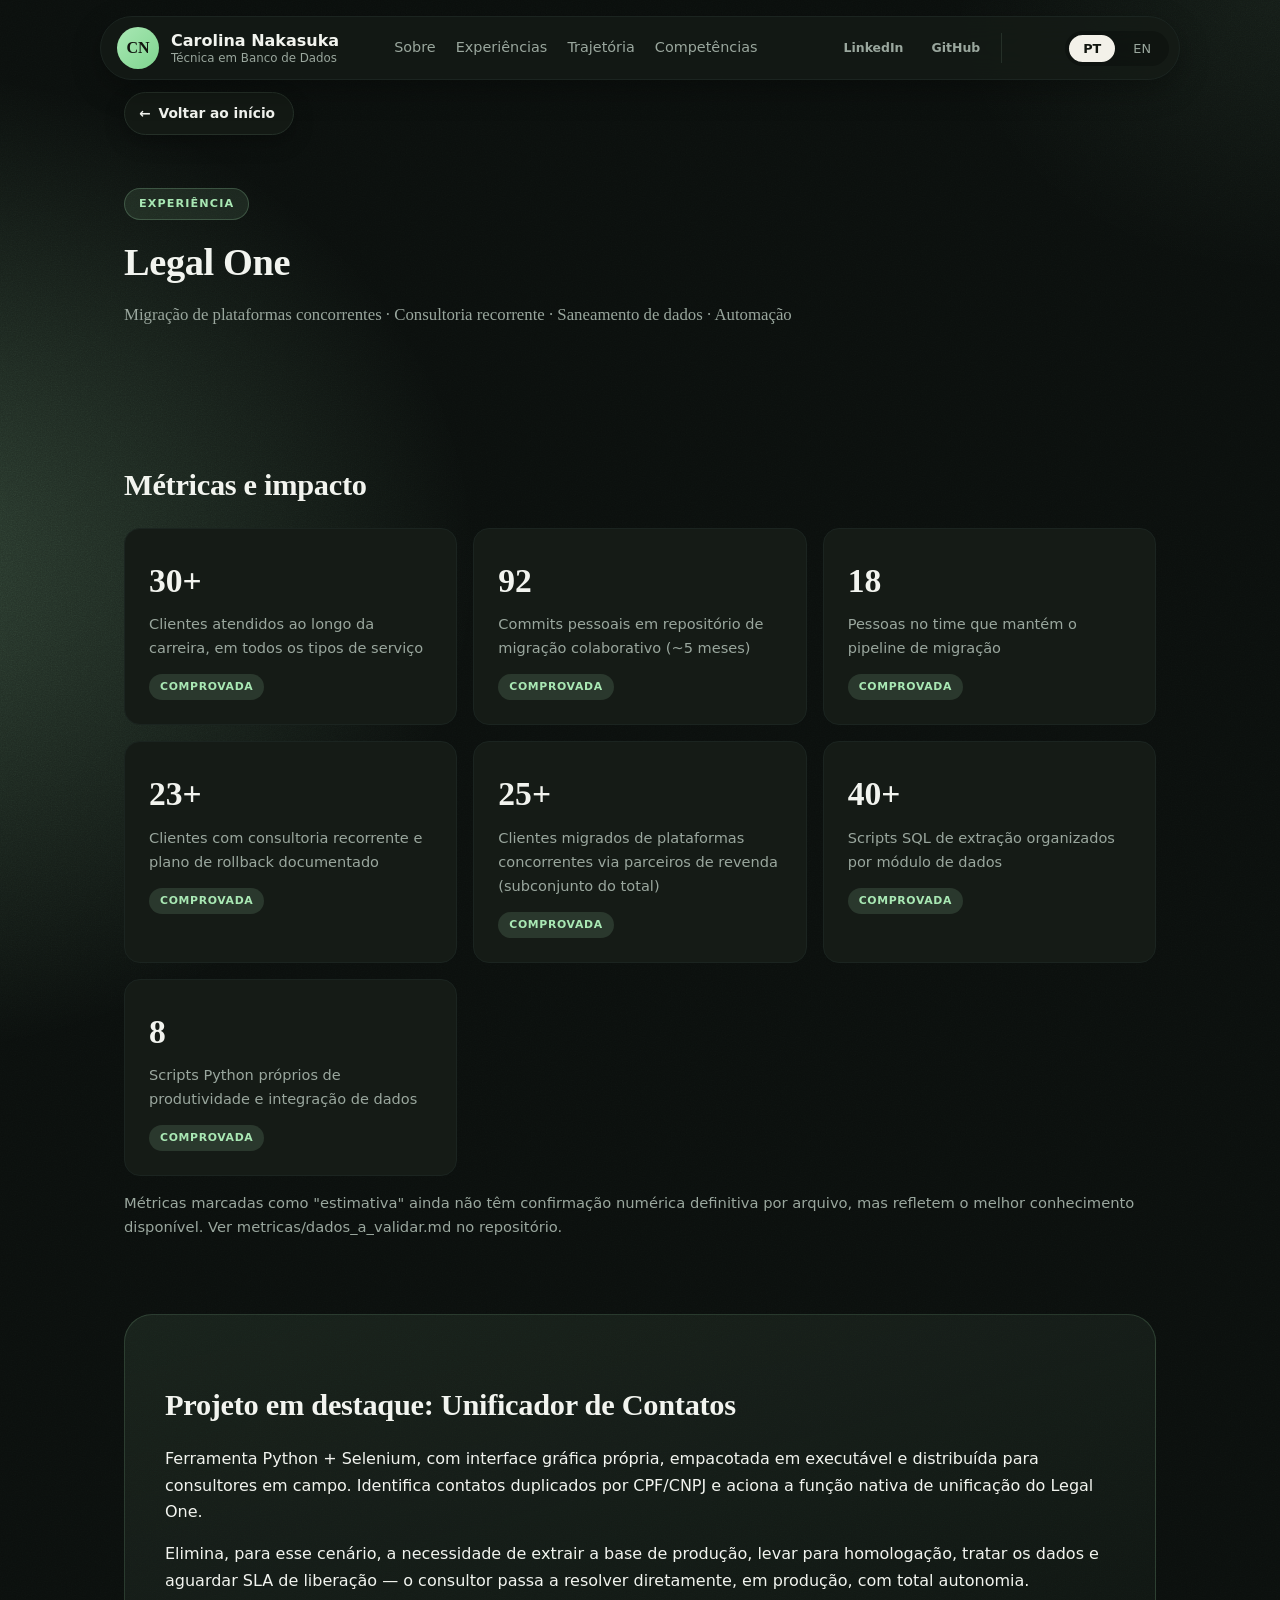
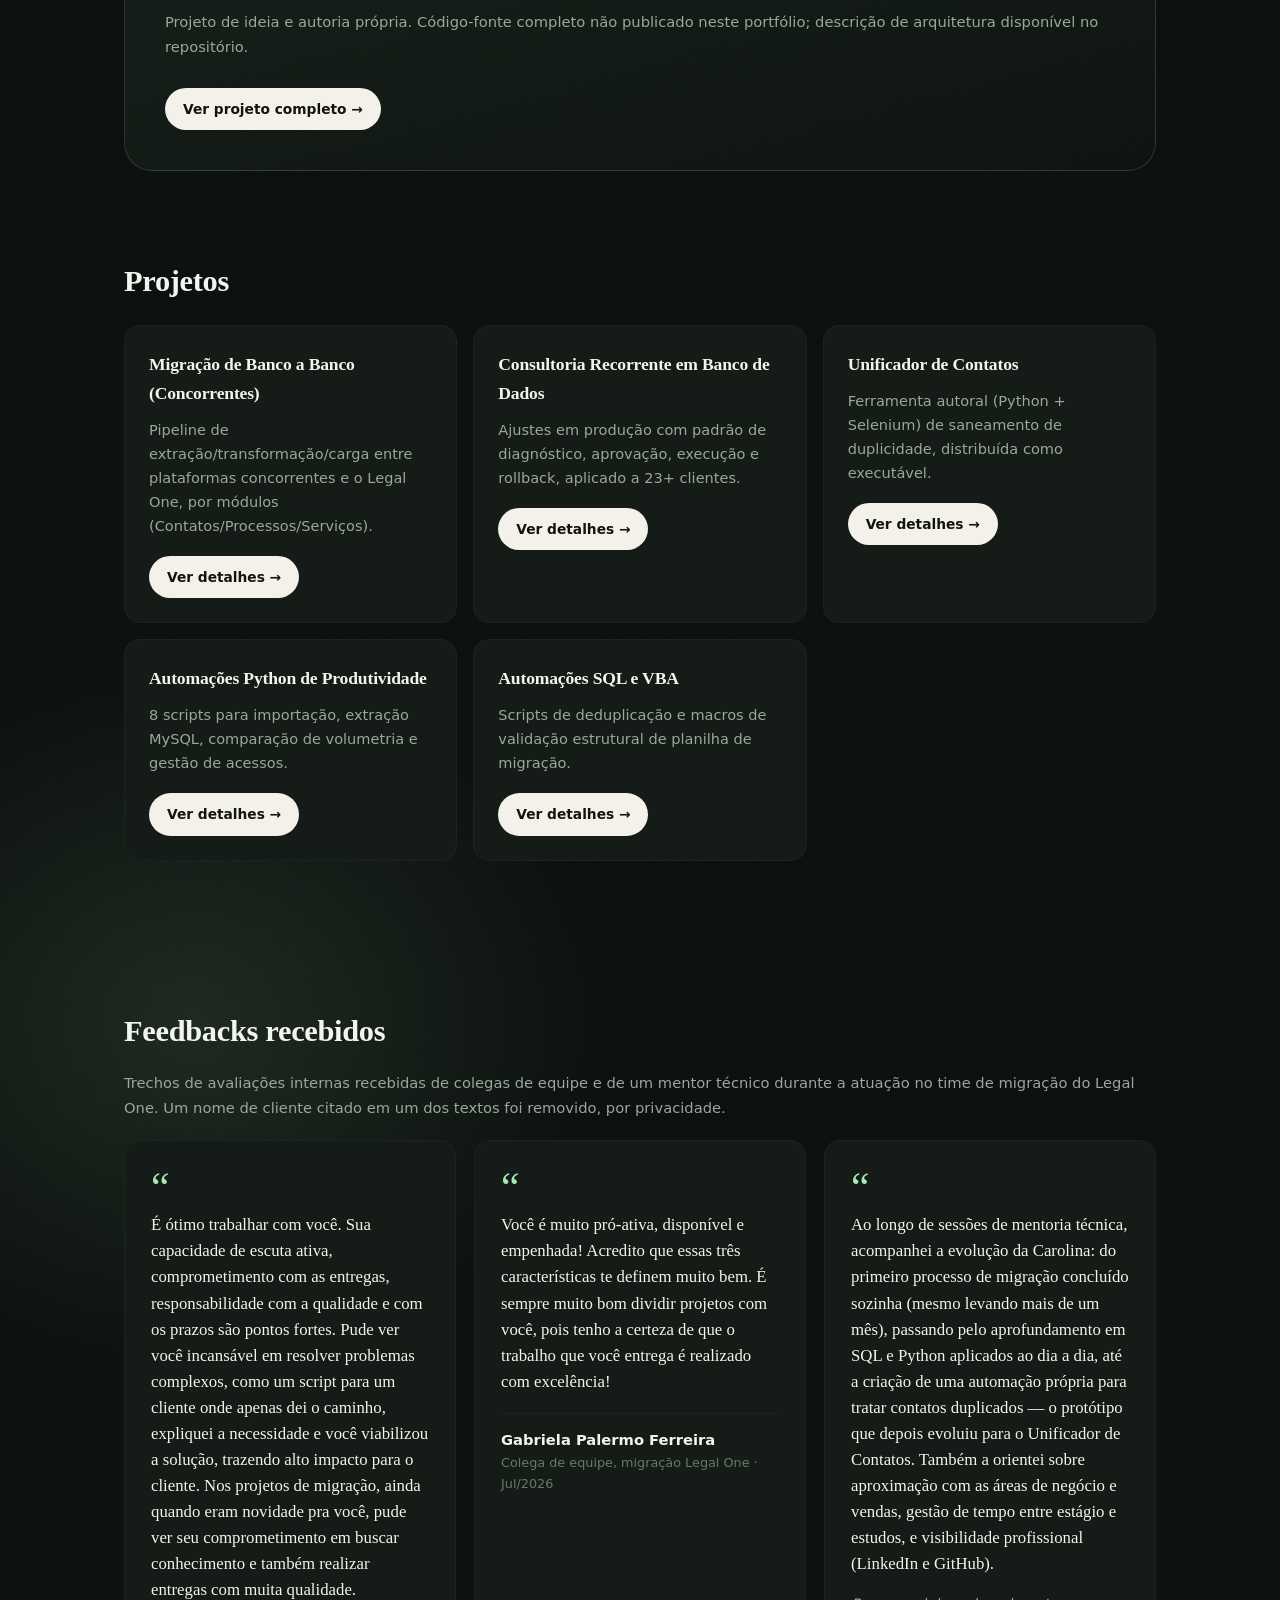
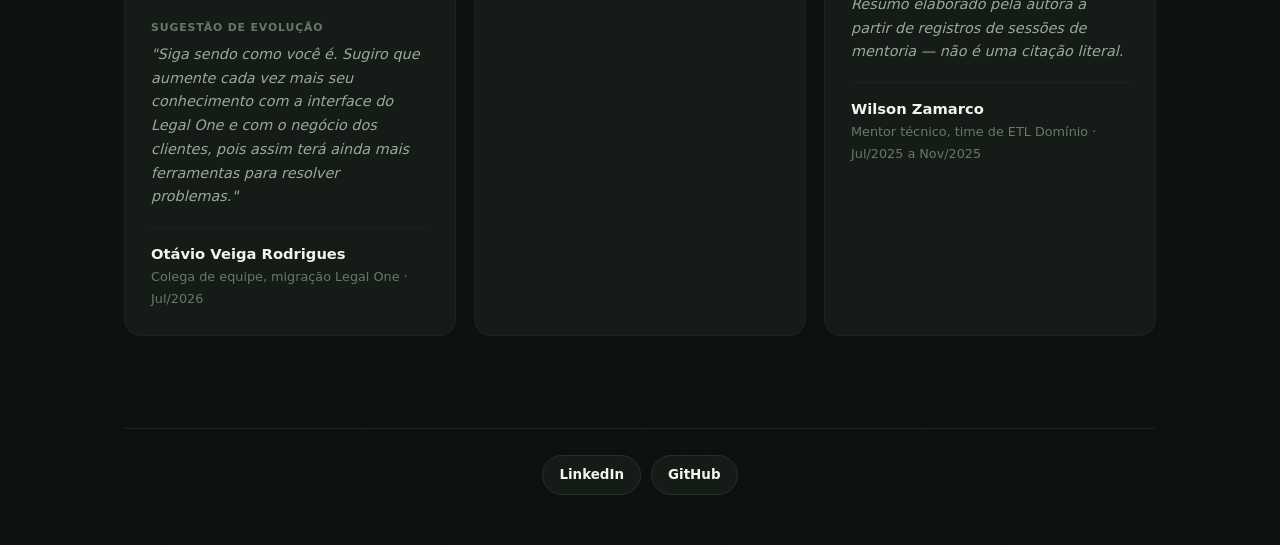
==== site/experiencias/legal-one.html @ 987d8a88 "base" ====
<!DOCTYPE html>
<html lang="pt-BR">
<head>
<meta charset="UTF-8">
<meta name="viewport" content="width=device-width, initial-scale=1.0">
<title>Experiência: Legal One — Carolina Nakasuka</title>
<link rel="stylesheet" href="../style.css">
</head>
<body>

<header class="topbar">
  <div class="container topbar-inner">
    <div class="identity">
      <div class="avatar" aria-hidden="true">
        <!-- Quando tiver uma foto, substitua a linha abaixo por:
             <img src="../assets/foto.jpg" alt="Carolina Nakasuka" class="avatar-img"> -->
        <span class="avatar-initials">CN</span>
      </div>
      <div class="identity-text">
        <span class="brand-name">Carolina Nakasuka</span>
        <span class="brand-role" data-i18n="brand.role">Técnica em Banco de Dados</span>
      </div>
    </div>
    <nav class="nav">
      <a href="../index.html#sobre" data-i18n="nav.sobre">Sobre</a>
      <a href="../index.html#experiencias" data-i18n="nav.experiencias">Experiências</a>
      <a href="../index.html#trajetoria" data-i18n="nav.trajetoria">Trajetória</a>
      <a href="../index.html#skills" data-i18n="nav.competencias">Skills</a>
    </nav>
    <div class="social-top">
      <a href="https://www.linkedin.com/in/carolnakasuka" target="_blank" rel="noopener">LinkedIn</a>
      <a href="https://github.com/CarolNaka" target="_blank" rel="noopener">GitHub</a>
    </div>
    <div class="lang-toggle">
      <button id="btn-pt" class="lang-btn active" data-lang="pt">PT</button>
      <button id="btn-en" class="lang-btn" data-lang="en">EN</button>
    </div>
  </div>
</header>

<section class="hero hero--compact">
  <div class="container">
    <a class="breadcrumb" href="../index.html" data-i18n="exp.voltar">Voltar ao início</a>
    <p class="eyebrow" data-i18n="exp.legalOne.eyebrow">Experiência</p>
    <h1 data-i18n="exp.legalOne.title">Legal One</h1>
    <p class="subtitle" data-i18n="exp.legalOne.subtitle">Migração de plataformas concorrentes · Consultoria recorrente · Saneamento de dados · Automação</p>
  </div>
</section>

<main class="container">

  <section class="section">
    <h2 data-i18n="metricas.titulo">Métricas e impacto</h2>
    <div class="metrics-grid" id="metrics-grid"></div>
    <p class="muted" data-i18n="metricas.nota">Métricas marcadas como "estimativa" ainda não têm confirmação numérica definitiva por arquivo, mas refletem o melhor conhecimento disponível. Ver metricas/dados_a_validar.md no repositório.</p>
  </section>

  <section class="section highlight">
    <h2 data-i18n="destaque.titulo">Projeto em destaque: Unificador de Contatos</h2>
    <p data-i18n="destaque.p1">Ferramenta Python + Selenium, com interface gráfica própria, empacotada em executável e distribuída para consultores em campo. Identifica contatos duplicados por CPF/CNPJ e aciona a função nativa de unificação do Legal One.</p>
    <p data-i18n="destaque.p2">Elimina, para esse cenário, a necessidade de extrair a base de produção, levar para homologação, tratar os dados e aguardar SLA de liberação — o consultor passa a resolver diretamente, em produção, com total autonomia.</p>
    <p class="muted" data-i18n="destaque.nota">Projeto de ideia e autoria própria. Código-fonte completo não publicado neste portfólio; descrição de arquitetura disponível no repositório.</p>
    <a class="btn" href="../projetos/unificador-de-contatos.html" data-i18n="destaque.ver">Ver projeto completo →</a>
  </section>

  <section class="section">
    <h2 data-i18n="exp.projetos.titulo">Projetos</h2>
    <div class="projects-grid" id="projects-grid"></div>
  </section>

  <section class="section">
    <div data-lang-block="pt">
      <h2>Feedbacks recebidos</h2>
      <p class="muted">Trechos de avaliações internas recebidas de colegas de equipe e de um mentor técnico durante a atuação no time de migração do Legal One. Um nome de cliente citado em um dos textos foi removido, por privacidade.</p>

      <div class="testimonial-grid">
        <div class="testimonial-card">
          <span class="testimonial-quote-mark">“</span>
          <p class="testimonial-quote">É ótimo trabalhar com você. Sua capacidade de escuta ativa, comprometimento com as entregas, responsabilidade com a qualidade e com os prazos são pontos fortes. Pude ver você incansável em resolver problemas complexos, como um script para um cliente onde apenas dei o caminho, expliquei a necessidade e você viabilizou a solução, trazendo alto impacto para o cliente. Nos projetos de migração, ainda quando eram novidade pra você, pude ver seu comprometimento em buscar conhecimento e também realizar entregas com muita qualidade.</p>
          <p class="testimonial-label">Sugestão de evolução</p>
          <p class="testimonial-note">"Siga sendo como você é. Sugiro que aumente cada vez mais seu conhecimento com a interface do Legal One e com o negócio dos clientes, pois assim terá ainda mais ferramentas para resolver problemas."</p>
          <div class="testimonial-author">
            <strong>Otávio Veiga Rodrigues</strong>
            <span>Colega de equipe, migração Legal One · Jul/2026</span>
          </div>
        </div>

        <div class="testimonial-card">
          <span class="testimonial-quote-mark">“</span>
          <p class="testimonial-quote">Você é muito pró-ativa, disponível e empenhada! Acredito que essas três características te definem muito bem. É sempre muito bom dividir projetos com você, pois tenho a certeza de que o trabalho que você entrega é realizado com excelência!</p>
          <div class="testimonial-author">
            <strong>Gabriela Palermo Ferreira</strong>
            <span>Colega de equipe, migração Legal One · Jul/2026</span>
          </div>
        </div>

        <div class="testimonial-card">
          <span class="testimonial-quote-mark">“</span>
          <p class="testimonial-quote">Ao longo de sessões de mentoria técnica, acompanhei a evolução da Carolina: do primeiro processo de migração concluído sozinha (mesmo levando mais de um mês), passando pelo aprofundamento em SQL e Python aplicados ao dia a dia, até a criação de uma automação própria para tratar contatos duplicados — o protótipo que depois evoluiu para o Unificador de Contatos. Também a orientei sobre aproximação com as áreas de negócio e vendas, gestão de tempo entre estágio e estudos, e visibilidade profissional (LinkedIn e GitHub).</p>
          <p class="testimonial-note">Resumo elaborado pela autora a partir de registros de sessões de mentoria — não é uma citação literal.</p>
          <div class="testimonial-author">
            <strong>Wilson Zamarco</strong>
            <span>Mentor técnico, time de ETL Domínio · Jul/2025 a Nov/2025</span>
          </div>
        </div>
      </div>
    </div>

    <div data-lang-block="en">
      <h2>Feedback received</h2>
      <p class="muted">Excerpts from internal performance feedback received from teammates and a technical mentor during the work on the Legal One migration team. A client name mentioned in one of the texts was removed, for privacy.</p>

      <div class="testimonial-grid">
        <div class="testimonial-card">
          <span class="testimonial-quote-mark">“</span>
          <p class="testimonial-quote">It's great to work with you. Your active listening, commitment to delivery, and responsibility for quality and deadlines are strengths. I saw you tirelessly solve complex problems, like a script for a client where I just pointed the direction and explained the need, and you made the solution happen, bringing high impact to the client. On migration projects, even when they were new to you, I saw your commitment to seeking knowledge and delivering with great quality.</p>
          <p class="testimonial-label">Suggestion for growth</p>
          <p class="testimonial-note">"Keep being who you are. I suggest deepening your knowledge of the Legal One interface and of clients' business even further, as that will give you even more tools to solve problems."</p>
          <div class="testimonial-author">
            <strong>Otávio Veiga Rodrigues</strong>
            <span>Teammate, Legal One migration · Jul 2026</span>
          </div>
        </div>

        <div class="testimonial-card">
          <span class="testimonial-quote-mark">“</span>
          <p class="testimonial-quote">You are very proactive, available, and dedicated! I believe these three traits define you very well. It's always great to split projects with you, because I know the work you deliver is done with excellence!</p>
          <div class="testimonial-author">
            <strong>Gabriela Palermo Ferreira</strong>
            <span>Teammate, Legal One migration · Jul 2026</span>
          </div>
        </div>

        <div class="testimonial-card">
          <span class="testimonial-quote-mark">“</span>
          <p class="testimonial-quote">Through our mentoring sessions, I followed Carolina's progress: from her first migration completed on her own (even though it took over a month), through deepening her SQL and Python skills applied to daily work, to building her own automation to handle duplicate contacts — the prototype that later evolved into the Contact Deduplication Tool. I also advised her on engaging with business and sales teams, managing time between her internship and studies, and professional visibility (LinkedIn and GitHub).</p>
          <p class="testimonial-note">Summary prepared by the author from mentoring session records — not a literal quote.</p>
          <div class="testimonial-author">
            <strong>Wilson Zamarco</strong>
            <span>Technical mentor, ETL Domínio team · Jul 2025 to Nov 2025</span>
          </div>
        </div>
      </div>
    </div>
  </section>

</main>

<footer class="footer">
  <div class="container">
    <div class="footer-inner">
      <div class="social-links">
        <a href="https://www.linkedin.com/in/carolnakasuka" target="_blank" rel="noopener">LinkedIn</a>
        <a href="https://github.com/CarolNaka" target="_blank" rel="noopener">GitHub</a>
      </div>
    </div>
  </div>
</footer>

<script src="../script.js"></script>
</body>
</html>
---- site/style.css ----
:root {
  --bg: #0b0f0d;
  --bg-elevated: #10150f;
  --surface: #151b16;
  --surface-hover: #1b231c;
  --surface-elevated: #202b23;
  --border: #253028;
  --border-soft: #1b2420;
  --text: #f2f4ef;
  --text-muted: #9aa79e;
  --text-faint: #69766e;
  --accent: #a9e8b4;
  --accent-strong: #7fd48f;
  --accent-soft: rgba(169, 232, 180, 0.10);
  --cta-bg: #f3f1e9;
  --cta-text: #11150f;
  --radius: 28px;
  --radius-sm: 16px;
  --max-width: 1080px;
  --font-heading: Georgia, "Iowan Old Style", "Palatino Linotype", "Times New Roman", serif;
  --font-body: "Segoe UI", "Inter", system-ui, -apple-system, Arial, sans-serif;
  --font-label: "Segoe UI Semibold", "Segoe UI", system-ui, sans-serif;
  --font-mono: "Cascadia Code", "Consolas", "SFMono-Regular", Menlo, monospace;
}

* { box-sizing: border-box; }

html { scroll-behavior: smooth; }

body {
  margin: 0;
  font-family: var(--font-body);
  color: var(--text);
  line-height: 1.65;
  background-color: var(--bg);
  background-image:
    url("data:image/svg+xml;utf8,<svg xmlns='http://www.w3.org/2000/svg' width='140' height='140'><filter id='n'><feTurbulence type='fractalNoise' baseFrequency='0.8' numOctaves='3' stitchTiles='stitch'/><feColorMatrix type='saturate' values='0'/></filter><rect width='100%25' height='100%25' filter='url(%23n)' opacity='0.55'/></svg>"),
    radial-gradient(ellipse 1100px 900px at -10% 15%, rgba(169, 232, 180, 0.22), transparent 55%),
    radial-gradient(ellipse 700px 600px at 15% 70%, rgba(169, 232, 180, 0.10), transparent 60%),
    radial-gradient(ellipse 600px 500px at 100% 0%, rgba(169, 232, 180, 0.06), transparent 55%);
  background-repeat: repeat, no-repeat, no-repeat, no-repeat;
  background-blend-mode: overlay, normal, normal, normal;
}

h1, h2, h3 {
  font-family: var(--font-heading);
  font-weight: 700;
  color: var(--text);
  letter-spacing: -0.01em;
}

a { color: var(--accent); }

.container {
  max-width: var(--max-width);
  margin: 0 auto;
  padding: 0 24px;
}

/* Header / identity */

.topbar {
  position: sticky;
  top: 16px;
  z-index: 10;
  padding: 0 16px;
  margin-top: 16px;
}

.topbar-inner {
  display: flex;
  align-items: center;
  justify-content: space-between;
  padding: 10px 10px 10px 16px;
  flex-wrap: wrap;
  gap: 14px;
  max-width: var(--max-width);
  margin: 0 auto;
  background: rgba(21, 27, 22, 0.78);
  backdrop-filter: blur(16px);
  border: 1px solid var(--border-soft);
  border-radius: 999px;
  box-shadow: 0 10px 30px rgba(0,0,0,0.3);
}

.identity {
  display: flex;
  align-items: center;
  gap: 12px;
}

.avatar {
  width: 42px;
  height: 42px;
  border-radius: 50%;
  background: linear-gradient(135deg, var(--accent), var(--accent-strong));
  display: flex;
  align-items: center;
  justify-content: center;
  flex-shrink: 0;
}

.avatar-initials {
  font-family: var(--font-heading);
  font-weight: 700;
  font-size: 1rem;
  color: var(--cta-text);
}

.avatar-img {
  width: 100%;
  height: 100%;
  object-fit: cover;
  border-radius: 50%;
}

.identity-text { display: flex; flex-direction: column; line-height: 1.25; }

.brand-name {
  font-family: var(--font-label);
  font-weight: 700;
  font-size: 1rem;
  color: var(--text);
}

.brand-role {
  font-size: 0.74rem;
  color: var(--text-muted);
}

.nav { display: flex; }

.nav a {
  color: var(--text-muted);
  text-decoration: none;
  margin-right: 20px;
  font-size: 0.9rem;
}

.nav a:hover { color: var(--accent); }

.lang-toggle { display: flex; gap: 4px; background: rgba(0,0,0,0.25); padding: 4px; border-radius: 999px; }

.lang-btn {
  background: transparent;
  border: none;
  color: var(--text-muted);
  padding: 6px 14px;
  border-radius: 999px;
  cursor: pointer;
  font-size: 0.8rem;
  font-family: var(--font-body);
}

.lang-btn.active {
  background: var(--cta-bg);
  color: var(--cta-text);
  font-weight: 700;
}

/* Hero */

.hero {
  padding: 72px 0 60px;
  text-align: left;
}

.hero .container { max-width: var(--max-width); }

.hero-flex {
  display: flex;
  align-items: center;
  gap: 48px;
}

.hero-text { flex: 1; min-width: 0; }

.hero--compact { padding: 108px 0 36px; text-align: left; }
.hero--compact .container { max-width: var(--max-width); align-items: flex-start; }

.hero-avatar {
  width: 180px;
  height: 180px;
  border-radius: 50%;
  background: linear-gradient(135deg, var(--accent), var(--accent-strong));
  display: flex;
  align-items: center;
  justify-content: center;
  flex-shrink: 0;
  box-shadow: 0 20px 50px rgba(169, 232, 180, 0.2);
}

.hero-avatar .avatar-initials { font-size: 3.2rem; }

.accent-text { color: var(--accent); }

.breadcrumb {
  position: fixed;
  top: 92px;
  left: max(24px, calc(50% - 516px));
  z-index: 9;
  display: inline-flex;
  align-items: center;
  gap: 8px;
  color: var(--text);
  text-decoration: none;
  font-size: 0.86rem;
  font-weight: 600;
  background: rgba(21, 27, 22, 0.9);
  backdrop-filter: blur(10px);
  border: 1px solid var(--border);
  border-radius: 999px;
  padding: 9px 18px 9px 14px;
  box-shadow: 0 8px 20px rgba(0,0,0,0.25);
  transition: background 0.15s ease, border-color 0.15s ease, color 0.15s ease, transform 0.15s ease;
}

.breadcrumb::before {
  content: "←";
  display: inline-block;
}

.breadcrumb:hover {
  color: var(--accent);
  border-color: var(--accent);
  background: var(--surface-hover);
  transform: translateX(-2px);
}

.eyebrow {
  display: inline-flex;
  align-items: center;
  gap: 6px;
  text-transform: uppercase;
  letter-spacing: 0.1em;
  font-size: 0.7rem;
  font-weight: 700;
  font-family: var(--font-label);
  color: var(--accent);
  background: var(--accent-soft);
  border: 1px solid rgba(169, 232, 180, 0.22);
  border-radius: 999px;
  padding: 6px 14px;
  margin: 0 0 20px;
}

.hero h1 {
  font-size: 2.7rem;
  margin: 0 0 16px;
  max-width: 720px;
  line-height: 1.15;
}

.hero--compact h1 { max-width: 760px; font-size: 2.4rem; }

.hero .subtitle {
  color: var(--text);
  font-weight: 400;
  margin: 0 0 10px;
  font-size: 1.2rem;
  font-family: var(--font-heading);
}

.hero .tech-list {
  color: var(--text-muted);
  font-weight: 600;
  margin: 0 0 22px;
  font-size: 0.92rem;
  text-transform: uppercase;
  letter-spacing: 0.04em;
}

.hero--compact .subtitle {
  color: var(--text-muted);
  font-weight: 400;
  font-size: 1.05rem;
}

.hero .notice {
  color: var(--text-faint);
  font-size: 0.87rem;
  max-width: 680px;
  text-align: left;
}

.hero--compact .notice { text-align: left; }

/* Sections */

.section { padding: 60px 0; }
.section h2 { font-size: 1.9rem; margin-bottom: 12px; }
.section h3.subsection-title {
  font-size: 0.78rem;
  color: var(--accent);
  margin: 36px 0 2px;
  font-family: var(--font-label);
  text-transform: uppercase;
  letter-spacing: 0.1em;
  font-weight: 700;
}
.muted { color: var(--text-muted); font-size: 0.92rem; }

.highlight {
  background: linear-gradient(165deg, rgba(169, 232, 180, 0.09), rgba(169, 232, 180, 0.02));
  border-radius: var(--radius);
  padding: 40px;
  border: 1px solid rgba(169, 232, 180, 0.16);
}

/* Grids & cards */

.skills-grid, .projects-grid, .metrics-grid, .experience-grid {
  display: grid;
  grid-template-columns: repeat(auto-fit, minmax(250px, 1fr));
  gap: 16px;
  margin-top: 18px;
}

.card {
  background: var(--surface);
  border: 1px solid var(--border-soft);
  border-radius: var(--radius-sm);
  padding: 24px;
  text-decoration: none;
  color: inherit;
  display: block;
  transition: background 0.2s ease, transform 0.2s ease, box-shadow 0.2s ease;
}

a.card:hover {
  background: var(--surface-hover);
  transform: translateY(-3px);
  box-shadow: 0 16px 36px rgba(0,0,0,0.35);
}

.card h3 { margin: 0 0 10px; font-size: 1.1rem; }
.card p { margin: 4px 0; font-size: 0.91rem; color: var(--text-muted); }

.experience-card {
  background: var(--surface-elevated);
  border: 1px solid rgba(169, 232, 180, 0.22);
  box-shadow: 0 10px 28px rgba(0,0,0,0.25);
}

a.experience-card:hover {
  border-color: var(--accent);
  box-shadow: 0 16px 36px rgba(0,0,0,0.35), 0 0 0 1px rgba(169, 232, 180, 0.3);
}

.experience-card--future {
  opacity: 0.5;
  border-style: dashed;
}

.skill-card {
  background: var(--surface-elevated);
  border: 1px solid rgba(169, 232, 180, 0.18);
  box-shadow: 0 6px 18px rgba(0,0,0,0.2);
}

.star-rating {
  margin: 10px 0 12px;
  font-size: 1.1rem;
  letter-spacing: 2px;
}

.star { color: var(--border); }
.star.filled { color: var(--accent); }

.metric-value {
  font-family: var(--font-heading);
  font-size: 2.1rem;
  font-weight: 700;
  color: var(--text);
}

.tag {
  display: inline-flex;
  align-items: center;
  font-size: 0.68rem;
  font-weight: 700;
  font-family: var(--font-label);
  text-transform: uppercase;
  letter-spacing: 0.06em;
  padding: 4px 11px;
  border-radius: 999px;
  margin-top: 10px;
  background: rgba(154, 167, 158, 0.14);
  color: var(--text-muted);
}

.tag.confirmed { background: rgba(169, 232, 180, 0.14); color: var(--accent); }
.tag.estimate { background: rgba(240, 191, 122, 0.14); color: #f0bf7a; }

/* Buttons (pill, light CTA) */

.btn {
  display: inline-flex;
  align-items: center;
  gap: 8px;
  background: var(--cta-bg);
  color: var(--cta-text) !important;
  font-family: var(--font-body);
  font-weight: 700;
  font-size: 0.86rem;
  text-decoration: none;
  padding: 10px 18px;
  border-radius: 999px;
  margin-top: 14px;
  transition: transform 0.15s ease, box-shadow 0.15s ease;
}

.btn:hover {
  transform: translateY(-1px);
  box-shadow: 0 8px 20px rgba(243, 241, 233, 0.15);
}

/* Reveal-on-scroll animation */

.reveal {
  opacity: 0;
  transform: translateY(18px);
  transition: opacity 0.6s ease, transform 0.6s ease;
}

.reveal.is-visible {
  opacity: 1;
  transform: translateY(0);
}

/* Footer */

.footer {
  padding: 32px 0 50px;
  color: var(--text-muted);
  font-size: 0.85rem;
}

.footer-inner {
  display: flex;
  justify-content: center;
  align-items: center;
  flex-wrap: wrap;
  gap: 16px;
  border-top: 1px solid var(--border-soft);
  padding-top: 26px;
}

.social-links {
  display: flex;
  gap: 10px;
}

.social-links a {
  color: var(--text);
  text-decoration: none;
  font-size: 0.84rem;
  font-weight: 600;
  display: inline-flex;
  align-items: center;
  gap: 6px;
  padding: 8px 16px;
  border-radius: 999px;
  border: 1px solid var(--border);
  background: var(--surface);
  transition: background 0.15s ease, border-color 0.15s ease;
}

.social-links a:hover { background: var(--surface-hover); border-color: var(--accent); color: var(--accent); }

.social-top {
  display: flex;
  gap: 6px;
  margin-right: 8px;
  padding-right: 10px;
  border-right: 1px solid var(--border);
}

.social-top a {
  color: var(--text-muted);
  text-decoration: none;
  font-size: 0.78rem;
  font-weight: 600;
  padding: 5px 11px;
  border-radius: 999px;
  transition: background 0.15s ease, color 0.15s ease;
}

.social-top a:hover { background: var(--surface); color: var(--accent); }

@media (max-width: 680px) {
  .hero h1 { font-size: 1.9rem; }
  .hero-flex { flex-direction: column; align-items: flex-start; gap: 24px; }
  .hero-avatar { width: 120px; height: 120px; }
  .hero-avatar .avatar-initials { font-size: 2.1rem; }
  .nav a { margin-right: 12px; font-size: 0.85rem; }
  .topbar-inner { flex-direction: column; align-items: flex-start; border-radius: var(--radius-sm); }
  .social-top { display: none; }
  .breadcrumb { position: static; margin-bottom: 20px; }
  .hero--compact { padding-top: 32px; }
  .footer-inner { flex-direction: column; align-items: flex-start; }
}

/* Project detail pages: long-form prose content */

[data-lang-block="en"] { display: none; }

.meta-row {
  display: flex;
  flex-wrap: wrap;
  gap: 8px;
  margin: 0 0 20px;
}

.meta-chip {
  font-family: var(--font-label);
  font-size: 0.7rem;
  font-weight: 700;
  text-transform: uppercase;
  letter-spacing: 0.06em;
  color: var(--accent);
  background: var(--accent-soft);
  border: 1px solid rgba(169, 232, 180, 0.22);
  border-radius: 999px;
  padding: 5px 12px;
}

.prose { max-width: 760px; }

.prose h2 {
  font-size: 1.35rem;
  margin: 44px 0 14px;
}

.prose h2:first-child { margin-top: 0; }

.prose p { color: var(--text-muted); margin: 0 0 14px; }
.prose p strong { color: var(--text); }

.prose ul { margin: 0 0 16px; padding-left: 20px; color: var(--text-muted); }
.prose ul li { margin-bottom: 8px; }
.prose ul li strong { color: var(--text); }

.prose pre.flow {
  background: var(--surface);
  border: 1px solid var(--border-soft);
  border-radius: var(--radius-sm);
  padding: 22px;
  font-family: var(--font-mono);
  font-size: 0.82rem;
  color: var(--accent);
  overflow-x: auto;
  line-height: 1.7;
  white-space: pre;
}

.chip-list {
  display: flex;
  flex-wrap: wrap;
  gap: 8px;
  margin: 10px 0 20px;
}

.chip {
  background: var(--surface);
  border: 1px solid var(--border);
  border-radius: 999px;
  padding: 6px 14px;
  font-size: 0.82rem;
  color: var(--text-muted);
}

.impact-table {
  width: 100%;
  border-collapse: collapse;
  margin: 10px 0 24px;
  font-size: 0.87rem;
}

.impact-table th {
  text-align: left;
  color: var(--accent);
  font-family: var(--font-label);
  text-transform: uppercase;
  letter-spacing: 0.05em;
  font-size: 0.68rem;
  padding: 10px 14px;
  border-bottom: 1px solid var(--border);
}

.impact-table td {
  padding: 12px 14px;
  border-bottom: 1px solid var(--border-soft);
  color: var(--text-muted);
  vertical-align: top;
}

.impact-table td:first-child { color: var(--text); font-weight: 600; }

.status-badge {
  display: inline-flex;
  align-items: center;
  gap: 8px;
  background: var(--accent-soft);
  border: 1px solid rgba(169, 232, 180, 0.25);
  color: var(--accent);
  border-radius: 999px;
  padding: 9px 18px;
  font-weight: 700;
  font-size: 0.85rem;
  font-family: var(--font-label);
}

/* Testimonials */

.testimonial-grid {
  display: grid;
  grid-template-columns: repeat(auto-fit, minmax(280px, 1fr));
  gap: 18px;
  margin-top: 20px;
}

.testimonial-card {
  background: var(--surface);
  border: 1px solid var(--border-soft);
  border-radius: var(--radius-sm);
  padding: 26px;
}

.testimonial-quote-mark {
  font-family: var(--font-heading);
  font-size: 2.6rem;
  line-height: 1;
  color: var(--accent);
  display: block;
  margin-bottom: 4px;
}

.testimonial-quote {
  font-family: var(--font-heading);
  font-size: 1.05rem;
  color: var(--text);
  line-height: 1.55;
  margin: 0 0 16px;
}

.testimonial-label {
  font-family: var(--font-label);
  font-size: 0.68rem;
  font-weight: 700;
  text-transform: uppercase;
  letter-spacing: 0.08em;
  color: var(--text-faint);
  margin: 16px 0 6px;
}

.testimonial-note {
  font-size: 0.9rem;
  color: var(--text-muted);
  font-style: italic;
  margin: 0;
}

.testimonial-author {
  display: flex;
  flex-direction: column;
  margin-top: 18px;
  padding-top: 14px;
  border-top: 1px solid var(--border-soft);
}

.testimonial-author strong { color: var(--text); font-size: 0.92rem; }
.testimonial-author span { color: var(--text-faint); font-size: 0.8rem; }

/* Timeline (horizontal, scrollable) */

.timeline-wrap {
  position: relative;
  margin-top: 8px;
}

.timeline {
  display: flex;
  gap: 36px;
  overflow-x: auto;
  scroll-snap-type: x proximity;
  padding: 28px 24px 22px 4px;
  margin: 0 -4px;
  -webkit-overflow-scrolling: touch;
  scrollbar-width: thin;
  scrollbar-color: var(--border) transparent;
}

.timeline::-webkit-scrollbar { height: 6px; }
.timeline::-webkit-scrollbar-track { background: transparent; }
.timeline::-webkit-scrollbar-thumb { background: var(--border); border-radius: 999px; }

.timeline-item {
  position: relative;
  flex: 0 0 auto;
  width: 220px;
  padding-top: 24px;
  scroll-snap-align: start;
}

.timeline-item::before {
  content: "";
  position: absolute;
  top: 0;
  left: 0;
  width: 12px;
  height: 12px;
  border-radius: 50%;
  background: var(--accent);
  box-shadow: 0 0 0 4px var(--bg);
  z-index: 1;
}

.timeline-item::after {
  content: "";
  position: absolute;
  top: 5px;
  left: 12px;
  width: calc(100% - 12px + 36px);
  height: 2px;
  background: var(--border);
}

.timeline-item:last-child::after { display: none; }

.timeline-fade {
  position: absolute;
  top: 0;
  bottom: 0;
  width: 56px;
  pointer-events: none;
}

.timeline-fade--right {
  right: 0;
  background: linear-gradient(90deg, transparent, var(--bg));
}

.timeline-date {
  font-family: var(--font-label);
  font-size: 0.72rem;
  font-weight: 700;
  text-transform: uppercase;
  letter-spacing: 0.08em;
  color: var(--accent);
  margin-bottom: 6px;
}

.timeline-title {
  font-family: var(--font-heading);
  font-size: 1.05rem;
  color: var(--text);
  margin: 0;
}
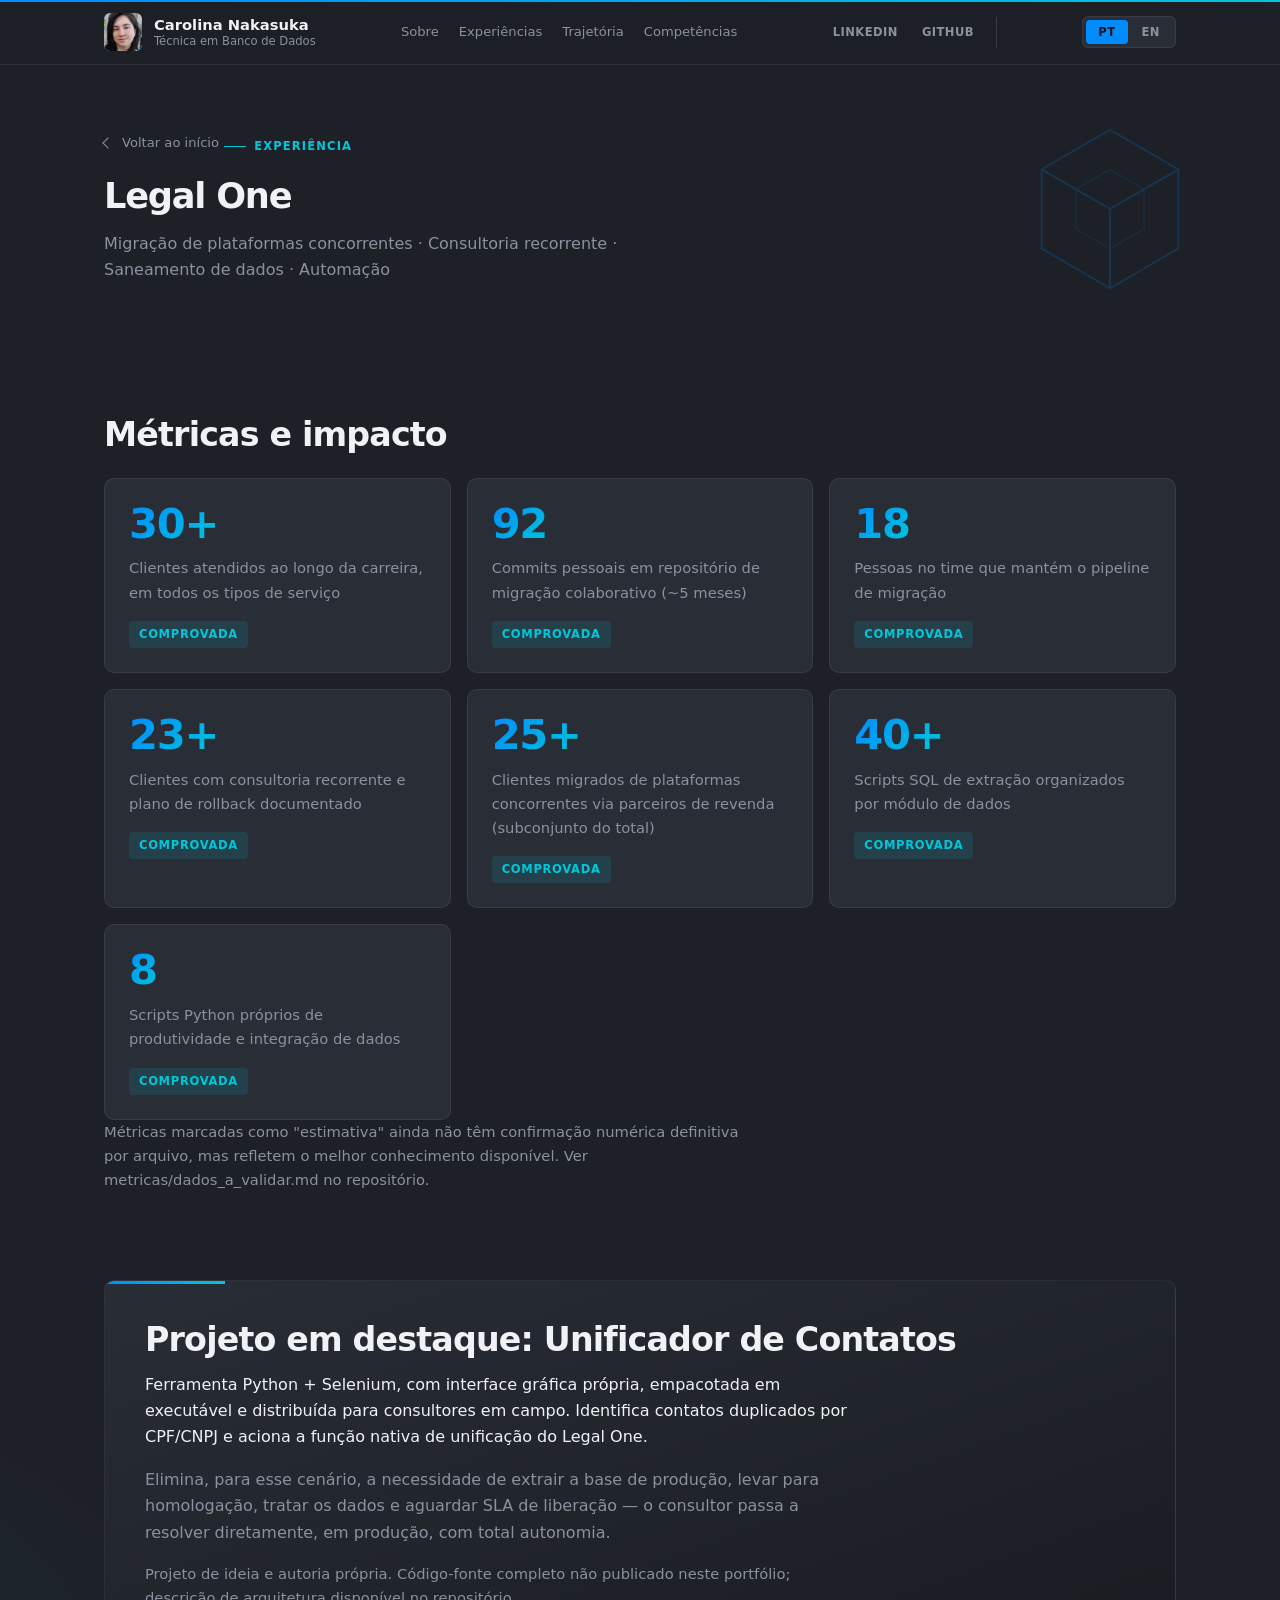
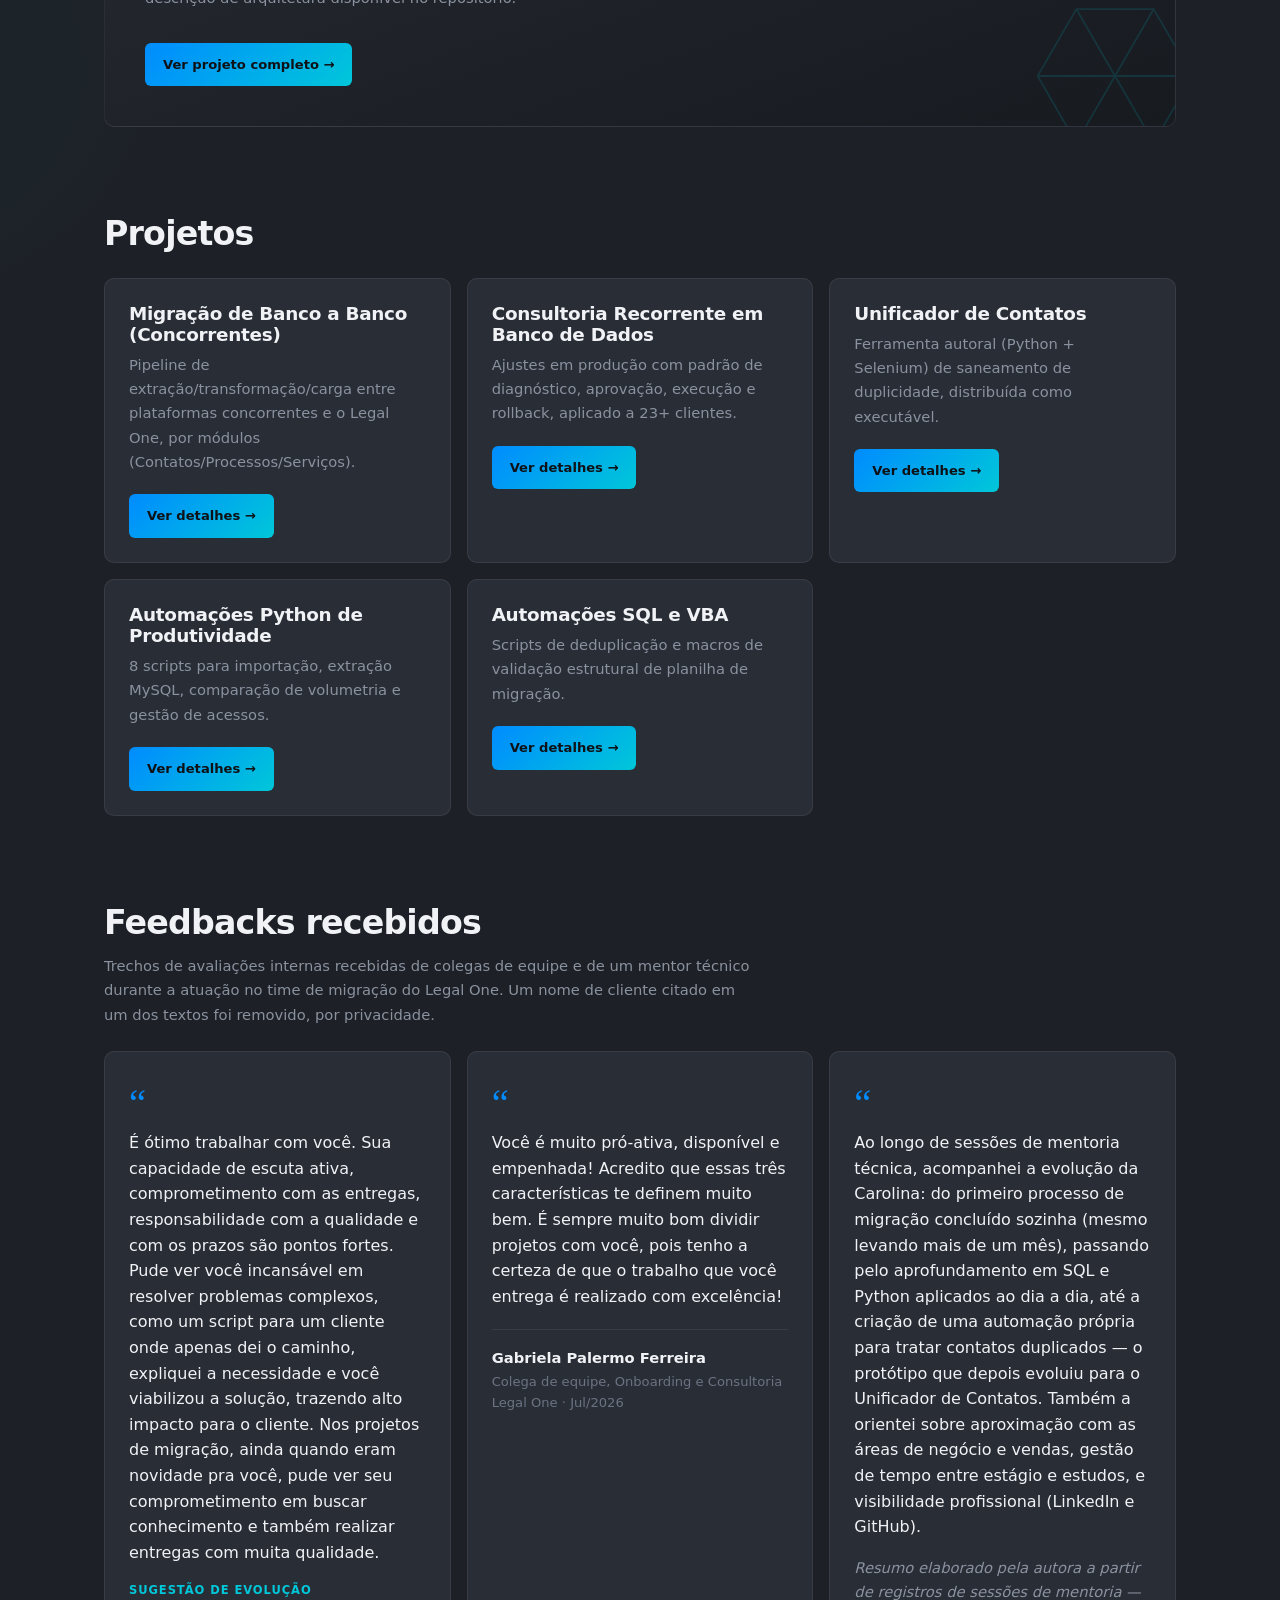
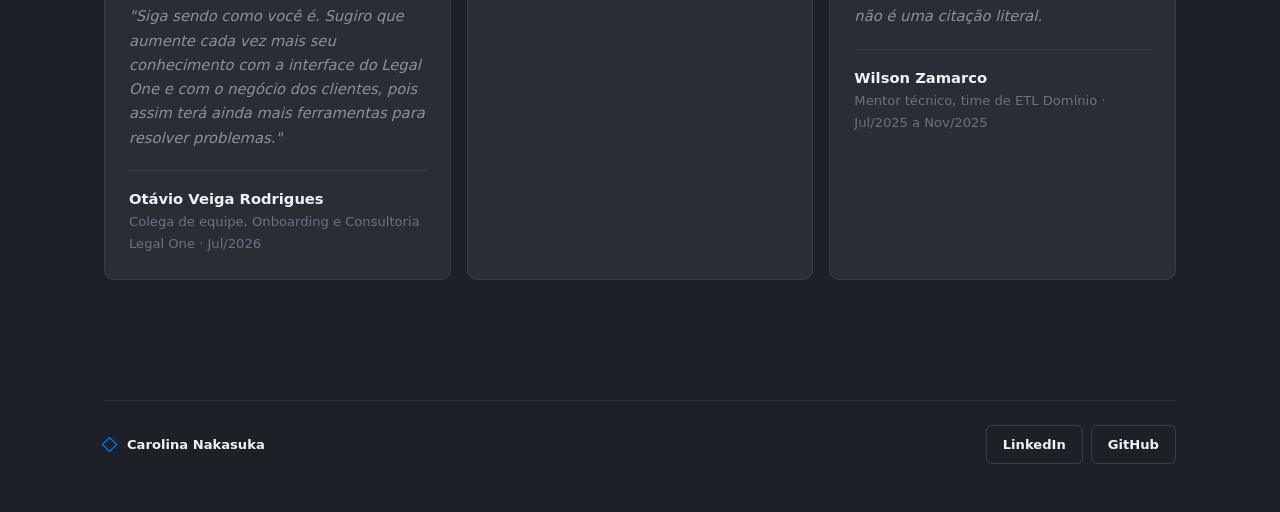
==== commit 42816491: "Redesign portfolio with a data-focused UI Refresh the portfolio with a dark geometric design, profil" ====
--- a/site/experiencias/legal-one.html
+++ b/site/experiencias/legal-one.html
@@ -11,11 +11,7 @@
 <header class="topbar">
   <div class="container topbar-inner">
     <div class="identity">
-      <div class="avatar" aria-hidden="true">
-        <!-- Quando tiver uma foto, substitua a linha abaixo por:
-             <img src="../assets/foto.jpg" alt="Carolina Nakasuka" class="avatar-img"> -->
-        <span class="avatar-initials">CN</span>
-      </div>
+      <div class="avatar"><img src="../assets/perfil-avatar.jpg" alt="" class="avatar-img" width="38" height="38"></div>
       <div class="identity-text">
         <span class="brand-name">Carolina Nakasuka</span>
         <span class="brand-role" data-i18n="brand.role">Técnica em Banco de Dados</span>
@@ -40,6 +36,13 @@
 
 <section class="hero hero--compact">
   <div class="container">
+    <div class="geo geo--compact" aria-hidden="true">
+      <svg viewBox="0 0 100 100" fill="none" stroke="currentColor" stroke-width="1">
+        <polygon points="50,6 88,28 88,72 50,94 12,72 12,28"/>
+        <path d="M12 28 L50 50 L88 28 M50 50 L50 94"/>
+        <polygon points="50,28 69,39 69,61 50,72 31,61 31,39" stroke-opacity="0.5"/>
+      </svg>
+    </div>
     <a class="breadcrumb" href="../index.html" data-i18n="exp.voltar">Voltar ao início</a>
     <p class="eyebrow" data-i18n="exp.legalOne.eyebrow">Experiência</p>
     <h1 data-i18n="exp.legalOne.title">Legal One</h1>
@@ -56,6 +59,12 @@
   </section>
 
   <section class="section highlight">
+    <div class="geo geo--highlight" aria-hidden="true">
+      <svg viewBox="0 0 100 100" fill="none" stroke="currentColor" stroke-width="1">
+        <polygon points="93,50 71.5,87.2 28.5,87.2 7,50 28.5,12.8 71.5,12.8"/>
+        <path d="M50 50 L93 50 M50 50 L71.5 87.2 M50 50 L28.5 87.2 M50 50 L7 50 M50 50 L28.5 12.8 M50 50 L71.5 12.8"/>
+      </svg>
+    </div>
     <h2 data-i18n="destaque.titulo">Projeto em destaque: Unificador de Contatos</h2>
     <p data-i18n="destaque.p1">Ferramenta Python + Selenium, com interface gráfica própria, empacotada em executável e distribuída para consultores em campo. Identifica contatos duplicados por CPF/CNPJ e aciona a função nativa de unificação do Legal One.</p>
     <p data-i18n="destaque.p2">Elimina, para esse cenário, a necessidade de extrair a base de produção, levar para homologação, tratar os dados e aguardar SLA de liberação — o consultor passa a resolver diretamente, em produção, com total autonomia.</p>
@@ -81,7 +90,7 @@
           <p class="testimonial-note">"Siga sendo como você é. Sugiro que aumente cada vez mais seu conhecimento com a interface do Legal One e com o negócio dos clientes, pois assim terá ainda mais ferramentas para resolver problemas."</p>
           <div class="testimonial-author">
             <strong>Otávio Veiga Rodrigues</strong>
-            <span>Colega de equipe, migração Legal One · Jul/2026</span>
+            <span>Colega de equipe, Onboarding e Consultoria Legal One · Jul/2026</span>
           </div>
         </div>
 
@@ -90,7 +99,7 @@
           <p class="testimonial-quote">Você é muito pró-ativa, disponível e empenhada! Acredito que essas três características te definem muito bem. É sempre muito bom dividir projetos com você, pois tenho a certeza de que o trabalho que você entrega é realizado com excelência!</p>
           <div class="testimonial-author">
             <strong>Gabriela Palermo Ferreira</strong>
-            <span>Colega de equipe, migração Legal One · Jul/2026</span>
+            <span>Colega de equipe, Onboarding e Consultoria Legal One · Jul/2026</span>
           </div>
         </div>
 
@@ -118,7 +127,7 @@
           <p class="testimonial-note">"Keep being who you are. I suggest deepening your knowledge of the Legal One interface and of clients' business even further, as that will give you even more tools to solve problems."</p>
           <div class="testimonial-author">
             <strong>Otávio Veiga Rodrigues</strong>
-            <span>Teammate, Legal One migration · Jul 2026</span>
+            <span>Teammate, Legal One Onboarding & Consulting · Jul 2026</span>
           </div>
         </div>
 
@@ -127,7 +136,7 @@
           <p class="testimonial-quote">You are very proactive, available, and dedicated! I believe these three traits define you very well. It's always great to split projects with you, because I know the work you deliver is done with excellence!</p>
           <div class="testimonial-author">
             <strong>Gabriela Palermo Ferreira</strong>
-            <span>Teammate, Legal One migration · Jul 2026</span>
+            <span>Teammate, Legal One Onboarding & Consulting · Jul 2026</span>
           </div>
         </div>
 
@@ -149,6 +158,7 @@
 <footer class="footer">
   <div class="container">
     <div class="footer-inner">
+      <span class="footer-brand">Carolina Nakasuka</span>
       <div class="social-links">
         <a href="https://www.linkedin.com/in/carolnakasuka" target="_blank" rel="noopener">LinkedIn</a>
         <a href="https://github.com/CarolNaka" target="_blank" rel="noopener">GitHub</a>
--- a/site/style.css
+++ b/site/style.css
@@ -1,425 +1,994 @@
+/* =========================================================
+   Design system — Dark Tech / Geometric Minimalism
+   ---------------------------------------------------------
+   1. Tokens (cores, tipografia, espaçamento, raios)
+   2. Base
+   3. Topbar
+   4. Hero + composição geométrica
+   5. Seções, grids e cards
+   6. Botões, links, tags
+   7. Timeline
+   8. Páginas internas (prose, tabelas, depoimentos)
+   9. Elementos geométricos decorativos
+  10. Movimento reduzido e responsividade
+   ========================================================= */
+
+/* 1. Tokens ------------------------------------------------ */
+
 :root {
-  --bg: #0b0f0d;
-  --bg-elevated: #10150f;
-  --surface: #151b16;
-  --surface-hover: #1b231c;
-  --surface-elevated: #202b23;
-  --border: #253028;
-  --border-soft: #1b2420;
-  --text: #f2f4ef;
-  --text-muted: #9aa79e;
-  --text-faint: #69766e;
-  --accent: #a9e8b4;
-  --accent-strong: #7fd48f;
-  --accent-soft: rgba(169, 232, 180, 0.10);
-  --cta-bg: #f3f1e9;
-  --cta-text: #11150f;
-  --radius: 28px;
-  --radius-sm: 16px;
-  --max-width: 1080px;
-  --font-heading: Georgia, "Iowan Old Style", "Palatino Linotype", "Times New Roman", serif;
-  --font-body: "Segoe UI", "Inter", system-ui, -apple-system, Arial, sans-serif;
-  --font-label: "Segoe UI Semibold", "Segoe UI", system-ui, sans-serif;
-  --font-mono: "Cascadia Code", "Consolas", "SFMono-Regular", Menlo, monospace;
-}
+  /* Cores */
+  --bg: #1D2026;
+  --bg-deep: #171A1F;
+  --surface: #292D36;
+  --surface-2: #30353F;
+  --surface-hover: #343A45;
+  --line: rgba(240, 242, 245, 0.08);
+  --line-strong: rgba(240, 242, 245, 0.14);
+  --text: #F0F2F5;
+  --text-muted: #8A929F;
+  --text-faint: #6B7382;
+  --blue: #008CFF;
+  --blue-soft: rgba(0, 140, 255, 0.12);
+  --blue-line: rgba(0, 140, 255, 0.35);
+  --cyan: #00C7D9;
+  --cyan-soft: rgba(0, 199, 217, 0.12);
+  --cyan-line: rgba(0, 199, 217, 0.35);
+  --accent: var(--cyan);          /* links e destaques em texto pequeno (7.9:1) */
+  --accent-strong: var(--blue);   /* elementos grandes e preenchimentos (4.8:1) */
+  --accent-soft: var(--cyan-soft);
+  --on-accent: #0E1115;
+  --warn: #F0BF7A;
+  --gradient-accent: linear-gradient(135deg, var(--blue) 0%, var(--cyan) 100%);
+  --shadow-sm: 0 4px 14px rgba(0, 0, 0, 0.25);
+  --shadow-md: 0 14px 36px rgba(0, 0, 0, 0.35);
+
+  /* Tipografia */
+  --font-sans: "Inter", "Segoe UI", system-ui, -apple-system, Roboto, "Helvetica Neue", Arial, sans-serif;
+  --font-mono: "Cascadia Code", "JetBrains Mono", Consolas, "SFMono-Regular", Menlo, monospace;
+  --font-heading: var(--font-sans);
+  --font-body: var(--font-sans);
+  --font-label: var(--font-sans);
+  --fs-xs: 0.72rem;
+  --fs-sm: 0.82rem;
+  --fs-md: 0.92rem;
+  --fs-base: 1rem;
+  --fs-lg: 1.15rem;
+  --fs-xl: 1.4rem;
+  --fs-2xl: 1.8rem;
+  --fs-3xl: 2.6rem;
+  --lh-tight: 1.15;
+  --lh-body: 1.65;
+  --track-label: 0.1em;
+
+  /* Espaçamento (base 4px) */
+  --space-1: 4px;
+  --space-2: 8px;
+  --space-3: 12px;
+  --space-4: 16px;
+  --space-5: 20px;
+  --space-6: 24px;
+  --space-8: 32px;
+  --space-10: 40px;
+  --space-12: 48px;
+  --space-16: 64px;
+  --space-22: 88px;
+  --section-y: var(--space-22);
+
+  /* Raios e larguras */
+  --radius-xs: 4px;
+  --radius: 6px;
+  --radius-md: 10px;
+  --radius-sm: var(--radius-md); /* compat: classes antigas */
+  --max-width: 1120px;
+  --gutter: 24px;
+  --topbar-h: 64px;
+}
+
+/* 2. Base --------------------------------------------------- */
 
 * { box-sizing: border-box; }
 
 html { scroll-behavior: smooth; }
+
+/* Acentos geométricos saem levemente da margem; clip evita scroll lateral
+   sem transformar o body em contêiner de rolagem (sticky continua funcionando). */
+html, body { overflow-x: hidden; overflow-x: clip; }
 
 body {
   margin: 0;
   font-family: var(--font-body);
+  font-size: var(--fs-base);
   color: var(--text);
-  line-height: 1.65;
+  line-height: var(--lh-body);
   background-color: var(--bg);
   background-image:
-    url("data:image/svg+xml;utf8,<svg xmlns='http://www.w3.org/2000/svg' width='140' height='140'><filter id='n'><feTurbulence type='fractalNoise' baseFrequency='0.8' numOctaves='3' stitchTiles='stitch'/><feColorMatrix type='saturate' values='0'/></filter><rect width='100%25' height='100%25' filter='url(%23n)' opacity='0.55'/></svg>"),
-    radial-gradient(ellipse 1100px 900px at -10% 15%, rgba(169, 232, 180, 0.22), transparent 55%),
-    radial-gradient(ellipse 700px 600px at 15% 70%, rgba(169, 232, 180, 0.10), transparent 60%),
-    radial-gradient(ellipse 600px 500px at 100% 0%, rgba(169, 232, 180, 0.06), transparent 55%);
-  background-repeat: repeat, no-repeat, no-repeat, no-repeat;
-  background-blend-mode: overlay, normal, normal, normal;
-}
-
-h1, h2, h3 {
+    radial-gradient(ellipse 900px 600px at 100% -10%, rgba(0, 140, 255, 0.10), transparent 60%),
+    radial-gradient(ellipse 700px 500px at -15% 45%, rgba(0, 199, 217, 0.05), transparent 60%);
+  background-repeat: no-repeat;
+  -webkit-font-smoothing: antialiased;
+  text-rendering: optimizeLegibility;
+}
+
+h1, h2, h3, h4 {
   font-family: var(--font-heading);
   font-weight: 700;
   color: var(--text);
-  letter-spacing: -0.01em;
-}
-
-a { color: var(--accent); }
+  letter-spacing: -0.015em;
+  line-height: var(--lh-tight);
+  margin: 0 0 var(--space-3);
+}
+
+p { margin: 0 0 var(--space-4); }
+
+a { color: var(--accent); text-decoration: none; }
+a:hover { text-decoration: underline; text-underline-offset: 3px; }
+
+:focus-visible {
+  outline: 2px solid var(--cyan);
+  outline-offset: 3px;
+  border-radius: var(--radius-xs);
+}
+
+code {
+  font-family: var(--font-mono);
+  font-size: 0.86em;
+  background: var(--surface);
+  border: 1px solid var(--line);
+  border-radius: var(--radius-xs);
+  padding: 1px 6px;
+}
 
 .container {
   max-width: var(--max-width);
   margin: 0 auto;
-  padding: 0 24px;
-}
-
-/* Header / identity */
+  padding: 0 var(--gutter);
+}
+
+/* 3. Topbar ------------------------------------------------- */
 
 .topbar {
   position: sticky;
-  top: 16px;
+  top: 0;
   z-index: 10;
-  padding: 0 16px;
-  margin-top: 16px;
+  background: rgba(29, 32, 38, 0.92);
+  backdrop-filter: blur(8px);
+  -webkit-backdrop-filter: blur(8px);
+  border-bottom: 1px solid var(--line);
+}
+
+.topbar::before {
+  content: "";
+  position: absolute;
+  top: 0;
+  left: 0;
+  right: 0;
+  height: 2px;
+  background: var(--gradient-accent);
 }
 
 .topbar-inner {
   display: flex;
   align-items: center;
   justify-content: space-between;
-  padding: 10px 10px 10px 16px;
+  gap: var(--space-4);
+  min-height: var(--topbar-h);
   flex-wrap: wrap;
-  gap: 14px;
-  max-width: var(--max-width);
-  margin: 0 auto;
-  background: rgba(21, 27, 22, 0.78);
-  backdrop-filter: blur(16px);
-  border: 1px solid var(--border-soft);
-  border-radius: 999px;
-  box-shadow: 0 10px 30px rgba(0,0,0,0.3);
 }
 
 .identity {
   display: flex;
   align-items: center;
-  gap: 12px;
+  gap: var(--space-3);
 }
 
 .avatar {
-  width: 42px;
-  height: 42px;
-  border-radius: 50%;
-  background: linear-gradient(135deg, var(--accent), var(--accent-strong));
+  width: 38px;
+  height: 38px;
+  border-radius: var(--radius);
+  background: var(--gradient-accent);
   display: flex;
   align-items: center;
   justify-content: center;
   flex-shrink: 0;
-}
-
-.avatar-initials {
-  font-family: var(--font-heading);
-  font-weight: 700;
-  font-size: 1rem;
-  color: var(--cta-text);
+  overflow: hidden;
 }
 
 .avatar-img {
   width: 100%;
   height: 100%;
   object-fit: cover;
-  border-radius: 50%;
+  border-radius: inherit;
 }
 
 .identity-text { display: flex; flex-direction: column; line-height: 1.25; }
 
 .brand-name {
-  font-family: var(--font-label);
   font-weight: 700;
-  font-size: 1rem;
+  font-size: var(--fs-md);
   color: var(--text);
 }
 
 .brand-role {
-  font-size: 0.74rem;
+  font-size: var(--fs-xs);
   color: var(--text-muted);
 }
 
-.nav { display: flex; }
+.nav { display: flex; gap: var(--space-5); }
 
 .nav a {
   color: var(--text-muted);
-  text-decoration: none;
-  margin-right: 20px;
-  font-size: 0.9rem;
-}
-
-.nav a:hover { color: var(--accent); }
-
-.lang-toggle { display: flex; gap: 4px; background: rgba(0,0,0,0.25); padding: 4px; border-radius: 999px; }
+  font-size: var(--fs-sm);
+  font-weight: 500;
+  padding: var(--space-2) 0;
+  position: relative;
+}
+
+.nav a::after {
+  content: "";
+  position: absolute;
+  left: 0;
+  right: 0;
+  bottom: 2px;
+  height: 1px;
+  background: var(--cyan);
+  transform: scaleX(0);
+  transform-origin: left;
+  transition: transform 0.2s ease;
+}
+
+.nav a:hover { color: var(--text); text-decoration: none; }
+.nav a:hover::after { transform: scaleX(1); }
+
+.social-top {
+  display: flex;
+  gap: var(--space-1);
+  padding-right: var(--space-3);
+  border-right: 1px solid var(--line-strong);
+}
+
+.social-top a {
+  color: var(--text-muted);
+  font-size: var(--fs-xs);
+  font-weight: 600;
+  letter-spacing: 0.04em;
+  text-transform: uppercase;
+  padding: 6px 10px;
+  border-radius: var(--radius-xs);
+  transition: background 0.15s ease, color 0.15s ease;
+}
+
+.social-top a:hover { background: var(--surface); color: var(--text); text-decoration: none; }
+
+.lang-toggle {
+  display: flex;
+  gap: 2px;
+  background: var(--surface);
+  border: 1px solid var(--line);
+  padding: 3px;
+  border-radius: var(--radius);
+}
 
 .lang-btn {
   background: transparent;
   border: none;
   color: var(--text-muted);
-  padding: 6px 14px;
-  border-radius: 999px;
+  padding: 5px 12px;
+  border-radius: var(--radius-xs);
   cursor: pointer;
-  font-size: 0.8rem;
+  font-size: var(--fs-xs);
+  font-weight: 600;
   font-family: var(--font-body);
-}
+  letter-spacing: 0.04em;
+  transition: background 0.15s ease, color 0.15s ease;
+}
+
+.lang-btn:hover { color: var(--text); }
 
 .lang-btn.active {
-  background: var(--cta-bg);
-  color: var(--cta-text);
+  background: var(--blue);
+  color: var(--on-accent);
+}
+
+/* 4. Hero --------------------------------------------------- */
+
+.hero {
+  position: relative;
+  padding: var(--space-22) 0 var(--space-16);
+  overflow: hidden;
+}
+
+/* Textura de pontos, só no hero, esmaecida para a direita */
+.hero-dots {
+  position: absolute;
+  inset: 0;
+  pointer-events: none;
+  background-image: radial-gradient(rgba(240, 242, 245, 0.09) 1px, transparent 1.5px);
+  background-size: 26px 26px;
+  -webkit-mask-image: radial-gradient(ellipse 60% 70% at 72% 45%, #000 10%, transparent 70%);
+  mask-image: radial-gradient(ellipse 60% 70% at 72% 45%, #000 10%, transparent 70%);
+}
+
+.hero-flex {
+  position: relative;
+  display: grid;
+  grid-template-columns: minmax(0, 7fr) minmax(0, 5fr);
+  align-items: center;
+  gap: var(--space-16);
+}
+
+.hero-text { min-width: 0; position: relative; z-index: 1; }
+
+.h1-accent { color: var(--cyan); }
+
+@supports (-webkit-background-clip: text) or (background-clip: text) {
+  .h1-accent {
+    background: var(--gradient-accent);
+    -webkit-background-clip: text;
+    background-clip: text;
+    color: transparent;
+  }
+}
+
+.hero-actions {
+  display: flex;
+  flex-wrap: wrap;
+  gap: var(--space-3);
+  margin-top: var(--space-8);
+}
+
+.hero-actions .btn { margin-top: 0; }
+
+/* Retrato com recorte chanfrado, moldura deslocada e acentos */
+.hero-portrait {
+  position: relative;
+  width: min(100%, 400px);
+  aspect-ratio: 4 / 5;
+  margin-left: auto;
+  margin-right: var(--space-5);
+  --chamfer: 36px;
+  --portrait-clip: polygon(
+    0 0,
+    calc(100% - var(--chamfer)) 0,
+    100% var(--chamfer),
+    100% 100%,
+    var(--chamfer) 100%,
+    0 calc(100% - var(--chamfer))
+  );
+}
+
+.portrait {
+  position: relative;
+  z-index: 2;
+  margin: 0;
+  width: 100%;
+  height: 100%;
+  clip-path: var(--portrait-clip);
+  background: var(--surface);
+  transition: transform 0.5s cubic-bezier(0.2, 0.7, 0.2, 1);
+}
+
+.portrait img {
+  display: block;
+  width: 100%;
+  height: 100%;
+  object-fit: cover;
+  object-position: 50% 30%;
+}
+
+.portrait::after {
+  content: "";
+  position: absolute;
+  inset: 0;
+  background: linear-gradient(180deg, transparent 62%, rgba(29, 32, 38, 0.55) 100%);
+  pointer-events: none;
+}
+
+/* Moldura deslocada: o contorno chanfrado é feito com dois recortes
+   (fundo azul recortado, interior recortado 1px menor), já que `border`
+   não acompanha o clip-path nas diagonais. */
+.portrait-frame {
+  position: absolute;
+  inset: 0;
+  z-index: 1;
+  transform: translate(20px, 20px);
+  background: linear-gradient(135deg, var(--blue), var(--cyan));
+  opacity: 0.9;
+  clip-path: var(--portrait-clip);
+  transition: transform 0.5s cubic-bezier(0.2, 0.7, 0.2, 1);
+}
+
+.portrait-frame::before {
+  content: "";
+  position: absolute;
+  inset: 1px;
+  background: linear-gradient(135deg, #232A36, var(--bg));
+  clip-path: var(--portrait-clip);
+}
+
+.hero-portrait:hover .portrait { transform: translate(-4px, -4px); }
+.hero-portrait:hover .portrait-frame { transform: translate(26px, 26px); }
+
+.portrait-glow {
+  position: absolute;
+  top: -12%;
+  right: -18%;
+  width: 70%;
+  height: 60%;
+  z-index: 0;
+  background: radial-gradient(ellipse at center, rgba(0, 140, 255, 0.30), transparent 65%);
+  pointer-events: none;
+}
+
+.portrait-cube {
+  position: absolute;
+  top: -34px;
+  left: -40px;
+  width: 104px;
+  height: 104px;
+  z-index: 3;
+  color: var(--cyan);
+  overflow: visible;
+}
+
+.portrait-lines {
+  position: absolute;
+  bottom: -46px;
+  right: -60px;
+  width: 220px;
+  height: 120px;
+  z-index: 0;
+  pointer-events: none;
+}
+
+.portrait-badge {
+  position: absolute;
+  left: -28px;
+  bottom: 28px;
+  z-index: 3;
+  display: inline-flex;
+  align-items: center;
+  gap: var(--space-2);
+  background: var(--bg-deep);
+  border: 1px solid var(--line-strong);
+  border-left: 2px solid var(--cyan);
+  padding: 9px 14px;
+  font-size: var(--fs-xs);
+  font-weight: 600;
+  letter-spacing: 0.06em;
+  text-transform: uppercase;
+  color: var(--text);
+  box-shadow: var(--shadow-md);
+  white-space: nowrap;
+}
+
+.portrait-badge-dot {
+  width: 7px;
+  height: 7px;
+  background: var(--cyan);
+  transform: rotate(45deg);
+  flex-shrink: 0;
+}
+
+/* Fatos rápidos abaixo do hero */
+.hero-facts {
+  list-style: none;
+  margin: var(--space-16) 0 0;
+  padding: var(--space-6) 0 0;
+  display: grid;
+  grid-template-columns: repeat(4, 1fr);
+  gap: var(--space-6);
+  border-top: 1px solid var(--line);
+  position: relative;
+}
+
+.hero-facts::before {
+  content: "";
+  position: absolute;
+  top: -1px;
+  left: 0;
+  width: 96px;
+  height: 2px;
+  background: var(--gradient-accent);
+}
+
+.hero-facts li {
+  display: flex;
+  flex-direction: column;
+  gap: 2px;
+}
+
+.hero-facts strong {
+  font-size: 1.7rem;
   font-weight: 700;
-}
-
-/* Hero */
-
-.hero {
-  padding: 72px 0 60px;
-  text-align: left;
-}
-
-.hero .container { max-width: var(--max-width); }
-
-.hero-flex {
-  display: flex;
-  align-items: center;
-  gap: 48px;
-}
-
-.hero-text { flex: 1; min-width: 0; }
-
-.hero--compact { padding: 108px 0 36px; text-align: left; }
-.hero--compact .container { max-width: var(--max-width); align-items: flex-start; }
-
-.hero-avatar {
-  width: 180px;
-  height: 180px;
-  border-radius: 50%;
-  background: linear-gradient(135deg, var(--accent), var(--accent-strong));
-  display: flex;
-  align-items: center;
-  justify-content: center;
-  flex-shrink: 0;
-  box-shadow: 0 20px 50px rgba(169, 232, 180, 0.2);
-}
-
-.hero-avatar .avatar-initials { font-size: 3.2rem; }
+  letter-spacing: -0.03em;
+  line-height: 1.1;
+  color: var(--text);
+}
+
+.hero-facts span {
+  font-size: var(--fs-sm);
+  color: var(--text-muted);
+}
+
+.hero--compact { padding: var(--space-16) 0 var(--space-8); }
+.hero--compact .container { position: relative; }
 
 .accent-text { color: var(--accent); }
-
-.breadcrumb {
-  position: fixed;
-  top: 92px;
-  left: max(24px, calc(50% - 516px));
-  z-index: 9;
-  display: inline-flex;
-  align-items: center;
-  gap: 8px;
-  color: var(--text);
-  text-decoration: none;
-  font-size: 0.86rem;
-  font-weight: 600;
-  background: rgba(21, 27, 22, 0.9);
-  backdrop-filter: blur(10px);
-  border: 1px solid var(--border);
-  border-radius: 999px;
-  padding: 9px 18px 9px 14px;
-  box-shadow: 0 8px 20px rgba(0,0,0,0.25);
-  transition: background 0.15s ease, border-color 0.15s ease, color 0.15s ease, transform 0.15s ease;
-}
-
-.breadcrumb::before {
-  content: "←";
-  display: inline-block;
-}
-
-.breadcrumb:hover {
-  color: var(--accent);
-  border-color: var(--accent);
-  background: var(--surface-hover);
-  transform: translateX(-2px);
-}
 
 .eyebrow {
   display: inline-flex;
   align-items: center;
-  gap: 6px;
+  gap: var(--space-2);
   text-transform: uppercase;
-  letter-spacing: 0.1em;
-  font-size: 0.7rem;
-  font-weight: 700;
-  font-family: var(--font-label);
-  color: var(--accent);
-  background: var(--accent-soft);
-  border: 1px solid rgba(169, 232, 180, 0.22);
-  border-radius: 999px;
-  padding: 6px 14px;
-  margin: 0 0 20px;
+  letter-spacing: var(--track-label);
+  font-size: var(--fs-xs);
+  font-weight: 600;
+  color: var(--cyan);
+  margin: 0 0 var(--space-5);
+}
+
+.eyebrow::before {
+  content: "";
+  width: 22px;
+  height: 1px;
+  background: var(--cyan);
+  flex-shrink: 0;
 }
 
 .hero h1 {
-  font-size: 2.7rem;
-  margin: 0 0 16px;
-  max-width: 720px;
-  line-height: 1.15;
-}
-
-.hero--compact h1 { max-width: 760px; font-size: 2.4rem; }
+  font-size: clamp(2.4rem, 4.2vw, 3.4rem);
+  margin: 0 0 var(--space-4);
+  max-width: 14ch;
+  letter-spacing: -0.035em;
+  line-height: 1.05;
+}
+
+.hero--compact h1 { max-width: 24ch; font-size: 2.2rem; }
 
 .hero .subtitle {
   color: var(--text);
   font-weight: 400;
-  margin: 0 0 10px;
-  font-size: 1.2rem;
-  font-family: var(--font-heading);
+  margin: 0 0 var(--space-3);
+  font-size: var(--fs-lg);
+  max-width: 34ch;
 }
 
 .hero .tech-list {
   color: var(--text-muted);
   font-weight: 600;
-  margin: 0 0 22px;
-  font-size: 0.92rem;
+  margin: 0 0 var(--space-6);
+  font-size: var(--fs-sm);
   text-transform: uppercase;
-  letter-spacing: 0.04em;
+  letter-spacing: 0.06em;
 }
 
 .hero--compact .subtitle {
   color: var(--text-muted);
-  font-weight: 400;
-  font-size: 1.05rem;
+  font-size: var(--fs-base);
+  max-width: 60ch;
 }
 
 .hero .notice {
-  color: var(--text-faint);
-  font-size: 0.87rem;
-  max-width: 680px;
-  text-align: left;
-}
-
-.hero--compact .notice { text-align: left; }
-
-/* Sections */
-
-.section { padding: 60px 0; }
-.section h2 { font-size: 1.9rem; margin-bottom: 12px; }
+  color: var(--text-muted);
+  font-size: var(--fs-md);
+  max-width: 52ch;
+  padding-left: var(--space-4);
+  border-left: 2px solid var(--blue-line);
+  margin: 0;
+}
+
+.breadcrumb {
+  display: inline-flex;
+  align-items: center;
+  gap: var(--space-2);
+  color: var(--text-muted);
+  font-size: var(--fs-sm);
+  font-weight: 500;
+  margin-bottom: var(--space-6);
+  transition: color 0.15s ease;
+}
+
+.breadcrumb::before {
+  content: "";
+  width: 7px;
+  height: 7px;
+  border-left: 1.5px solid currentColor;
+  border-bottom: 1.5px solid currentColor;
+  transform: rotate(45deg);
+  margin-right: 2px;
+}
+
+.breadcrumb:hover { color: var(--cyan); text-decoration: none; }
+
+/* 5. Seções, grids e cards ---------------------------------- */
+
+.section { position: relative; padding: var(--section-y) 0 0; }
+main > .section:last-child { padding-bottom: var(--section-y); }
+
+.section h2 {
+  font-size: clamp(1.6rem, 2.6vw, 2.1rem);
+  margin-bottom: var(--space-3);
+  letter-spacing: -0.025em;
+}
+
+/* Cabeçalho de seção numerado */
+.section-head {
+  display: flex;
+  align-items: baseline;
+  gap: var(--space-4);
+  margin-bottom: var(--space-3);
+}
+
+.section-head h2 { margin-bottom: 0; }
+
+.section-index {
+  font-family: var(--font-mono);
+  font-size: var(--fs-sm);
+  color: var(--cyan);
+  letter-spacing: 0.08em;
+  display: inline-flex;
+  align-items: center;
+  gap: var(--space-3);
+}
+
+.section-index::after {
+  content: "";
+  width: 28px;
+  height: 1px;
+  background: var(--cyan);
+  opacity: 0.7;
+}
+
+/* Sobre: texto + painel "problemas que resolvo" */
+.sobre-grid {
+  display: grid;
+  grid-template-columns: minmax(0, 7fr) minmax(0, 5fr);
+  gap: var(--space-12);
+  align-items: start;
+  margin-top: var(--space-6);
+}
+
+.solve-card {
+  position: relative;
+  background: linear-gradient(160deg, var(--surface) 0%, var(--bg-deep) 100%);
+  border: 1px solid var(--line);
+  border-radius: var(--radius-md);
+  padding: var(--space-8);
+  overflow: hidden;
+}
+
+.solve-card::before {
+  content: "";
+  position: absolute;
+  top: 0;
+  left: 0;
+  width: 96px;
+  height: 3px;
+  background: var(--gradient-accent);
+}
+
+.solve-card::after {
+  content: "";
+  position: absolute;
+  right: -40px;
+  bottom: -40px;
+  width: 140px;
+  height: 140px;
+  border: 1px solid var(--blue);
+  opacity: 0.12;
+  transform: rotate(45deg);
+  pointer-events: none;
+}
+
+.solve-title {
+  font-size: var(--fs-xs);
+  font-weight: 600;
+  text-transform: uppercase;
+  letter-spacing: var(--track-label);
+  color: var(--cyan);
+  margin: 0 0 var(--space-5);
+}
+
+.solve-list {
+  list-style: none;
+  margin: 0;
+  padding: 0;
+  counter-reset: solve;
+  display: grid;
+  gap: var(--space-5);
+}
+
+.solve-list li {
+  position: relative;
+  padding-left: var(--space-10);
+  counter-increment: solve;
+  display: flex;
+  flex-direction: column;
+  gap: 4px;
+}
+
+.solve-list li::before {
+  content: counter(solve, decimal-leading-zero);
+  position: absolute;
+  left: 0;
+  top: 2px;
+  font-family: var(--font-mono);
+  font-size: var(--fs-sm);
+  color: var(--blue);
+  letter-spacing: 0.05em;
+}
+
+.solve-list strong { color: var(--text); font-size: var(--fs-base); }
+.solve-list span { color: var(--text-muted); font-size: var(--fs-md); line-height: 1.55; }
+
 .section h3.subsection-title {
-  font-size: 0.78rem;
-  color: var(--accent);
-  margin: 36px 0 2px;
-  font-family: var(--font-label);
+  font-size: var(--fs-xs);
+  color: var(--cyan);
+  margin: var(--space-10) 0 var(--space-1);
   text-transform: uppercase;
-  letter-spacing: 0.1em;
-  font-weight: 700;
-}
-.muted { color: var(--text-muted); font-size: 0.92rem; }
+  letter-spacing: var(--track-label);
+  font-weight: 600;
+  display: flex;
+  align-items: center;
+  gap: var(--space-2);
+}
+
+.section h3.subsection-title::before {
+  content: "";
+  width: 8px;
+  height: 8px;
+  border: 1.5px solid var(--cyan);
+  transform: rotate(45deg);
+}
+
+.muted { color: var(--text-muted); font-size: var(--fs-md); max-width: 70ch; }
+
+.sobre-text p { max-width: 72ch; color: var(--text-muted); }
+.sobre-text p:first-of-type { color: var(--text); }
 
 .highlight {
-  background: linear-gradient(165deg, rgba(169, 232, 180, 0.09), rgba(169, 232, 180, 0.02));
-  border-radius: var(--radius);
-  padding: 40px;
-  border: 1px solid rgba(169, 232, 180, 0.16);
-}
-
-/* Grids & cards */
+  position: relative;
+  background: linear-gradient(160deg, var(--surface) 0%, var(--bg-deep) 100%);
+  border-radius: var(--radius-md);
+  padding: var(--space-10);
+  margin-top: var(--section-y);
+  border: 1px solid var(--line);
+  overflow: hidden;
+}
+
+.highlight::before {
+  content: "";
+  position: absolute;
+  top: 0;
+  left: 0;
+  width: 120px;
+  height: 3px;
+  background: var(--gradient-accent);
+}
+
+.highlight p { color: var(--text-muted); max-width: 70ch; }
+.highlight > p:first-of-type { color: var(--text); }
 
 .skills-grid, .projects-grid, .metrics-grid, .experience-grid {
   display: grid;
-  grid-template-columns: repeat(auto-fit, minmax(250px, 1fr));
-  gap: 16px;
-  margin-top: 18px;
+  grid-template-columns: repeat(auto-fit, minmax(260px, 1fr));
+  gap: var(--space-4);
+  margin-top: var(--space-6);
 }
 
 .card {
+  position: relative;
   background: var(--surface);
-  border: 1px solid var(--border-soft);
-  border-radius: var(--radius-sm);
-  padding: 24px;
+  border: 1px solid var(--line);
+  border-radius: var(--radius-md);
+  padding: var(--space-6);
   text-decoration: none;
   color: inherit;
   display: block;
-  transition: background 0.2s ease, transform 0.2s ease, box-shadow 0.2s ease;
+  transition: background 0.2s ease, transform 0.2s ease, box-shadow 0.2s ease, border-color 0.2s ease;
+}
+
+.card::before {
+  content: "";
+  position: absolute;
+  top: -1px;
+  left: var(--space-6);
+  width: 40px;
+  height: 2px;
+  background: var(--gradient-accent);
+  opacity: 0;
+  transition: opacity 0.2s ease, width 0.25s ease;
 }
 
 a.card:hover {
-  background: var(--surface-hover);
+  background: var(--surface-2);
+  border-color: var(--line-strong);
   transform: translateY(-3px);
-  box-shadow: 0 16px 36px rgba(0,0,0,0.35);
-}
-
-.card h3 { margin: 0 0 10px; font-size: 1.1rem; }
-.card p { margin: 4px 0; font-size: 0.91rem; color: var(--text-muted); }
+  box-shadow: var(--shadow-md);
+  text-decoration: none;
+}
+
+a.card:hover::before { opacity: 1; width: 72px; }
+
+.card h3 { margin: 0 0 var(--space-2); font-size: var(--fs-lg); }
+.card p { margin: var(--space-1) 0; font-size: var(--fs-md); color: var(--text-muted); }
+
+.experience-grid { grid-template-columns: minmax(0, 2fr) minmax(0, 1fr); }
 
 .experience-card {
-  background: var(--surface-elevated);
-  border: 1px solid rgba(169, 232, 180, 0.22);
-  box-shadow: 0 10px 28px rgba(0,0,0,0.25);
-}
-
-a.experience-card:hover {
-  border-color: var(--accent);
-  box-shadow: 0 16px 36px rgba(0,0,0,0.35), 0 0 0 1px rgba(169, 232, 180, 0.3);
-}
+  padding: var(--space-8);
+  background: linear-gradient(160deg, var(--surface) 0%, var(--bg-deep) 100%);
+  border: 1px solid var(--line-strong);
+  overflow: hidden;
+}
+
+.experience-card::before { opacity: 1; }
+
+.experience-card::after {
+  content: "";
+  position: absolute;
+  right: -60px;
+  top: -60px;
+  width: 180px;
+  height: 180px;
+  border: 1px solid var(--cyan);
+  opacity: 0.10;
+  transform: rotate(45deg);
+  pointer-events: none;
+  transition: transform 0.5s ease, opacity 0.3s ease;
+}
+
+a.experience-card:hover { border-color: var(--blue-line); }
+a.experience-card:hover::after { transform: rotate(45deg) scale(1.12); opacity: 0.18; }
+
+.experience-card h3 { font-size: var(--fs-xl); }
+
+.experience-meta {
+  display: block;
+  font-family: var(--font-mono);
+  font-size: var(--fs-xs);
+  color: var(--cyan);
+  letter-spacing: 0.06em;
+  margin-bottom: var(--space-3);
+}
+
+.chip-list--card { margin: var(--space-4) 0 var(--space-2); }
+.chip-list--card .chip { font-size: var(--fs-xs); padding: 4px 10px; }
 
 .experience-card--future {
-  opacity: 0.5;
+  opacity: 0.55;
   border-style: dashed;
+  background: transparent;
+}
+
+.experience-card--future::before,
+.experience-card--future::after { display: none; }
+
+/* Skills: linhas compactas com barra segmentada no lugar de cards com estrelas */
+#skills .skills-grid {
+  grid-template-columns: repeat(2, minmax(0, 1fr));
+  gap: 0 var(--space-12);
+  margin-top: var(--space-3);
 }
 
 .skill-card {
-  background: var(--surface-elevated);
-  border: 1px solid rgba(169, 232, 180, 0.18);
-  box-shadow: 0 6px 18px rgba(0,0,0,0.2);
-}
+  background: transparent;
+  border: 0;
+  border-bottom: 1px solid var(--line);
+  border-radius: 0;
+  padding: var(--space-4) var(--space-2);
+  display: grid;
+  grid-template-columns: minmax(0, 1fr) auto;
+  grid-template-areas: "title rating" "note note";
+  column-gap: var(--space-4);
+  align-items: center;
+  transition: background 0.2s ease, padding-left 0.2s ease;
+}
+
+.skill-card::before { display: none; }
+.skill-card:hover { background: rgba(240, 242, 245, 0.025); padding-left: var(--space-3); }
+
+.skill-card h3 { grid-area: title; font-size: var(--fs-md); margin: 0; }
+.skill-card .star-rating { grid-area: rating; margin: 0; }
+.skill-card p { grid-area: note; margin: var(--space-1) 0 0; font-size: var(--fs-sm); }
 
 .star-rating {
-  margin: 10px 0 12px;
-  font-size: 1.1rem;
-  letter-spacing: 2px;
-}
-
-.star { color: var(--border); }
-.star.filled { color: var(--accent); }
+  display: inline-flex;
+  gap: 3px;
+  line-height: 0;
+}
+
+/* O glifo ★ vem do script; aqui ele vira um segmento geométrico */
+.star {
+  display: inline-block;
+  width: 16px;
+  height: 5px;
+  font-size: 0;
+  color: transparent;
+  background: var(--line-strong);
+  transform: skewX(-18deg);
+}
+
+.star.filled { background: var(--blue); }
+.star.filled:nth-child(5) { background: var(--cyan); }
 
 .metric-value {
   font-family: var(--font-heading);
-  font-size: 2.1rem;
+  font-size: var(--fs-3xl);
   font-weight: 700;
+  letter-spacing: -0.03em;
+  line-height: 1;
+  margin-bottom: var(--space-2);
+  display: inline-block;
   color: var(--text);
 }
+
+@supports (-webkit-background-clip: text) or (background-clip: text) {
+  .metric-value {
+    background: var(--gradient-accent);
+    -webkit-background-clip: text;
+    background-clip: text;
+    color: transparent;
+  }
+}
+
+/* 6. Botões, links, tags ------------------------------------ */
+
+.btn {
+  display: inline-flex;
+  align-items: center;
+  gap: var(--space-2);
+  background: var(--gradient-accent);
+  color: var(--on-accent) !important;
+  font-family: var(--font-body);
+  font-weight: 700;
+  font-size: var(--fs-sm);
+  text-decoration: none;
+  padding: 11px 18px;
+  border-radius: var(--radius);
+  margin-top: var(--space-4);
+  border: none;
+  cursor: pointer;
+  transition: transform 0.15s ease, box-shadow 0.15s ease, filter 0.15s ease;
+}
+
+.btn:hover {
+  transform: translateY(-1px);
+  box-shadow: 0 8px 22px rgba(0, 140, 255, 0.25);
+  filter: brightness(1.06);
+  text-decoration: none;
+}
+
+.btn--ghost {
+  background: transparent;
+  color: var(--text) !important;
+  border: 1px solid var(--line-strong);
+}
+
+.btn--ghost:hover { border-color: var(--cyan); box-shadow: none; }
 
 .tag {
   display: inline-flex;
   align-items: center;
-  font-size: 0.68rem;
-  font-weight: 700;
-  font-family: var(--font-label);
+  font-size: var(--fs-xs);
+  font-weight: 600;
   text-transform: uppercase;
   letter-spacing: 0.06em;
-  padding: 4px 11px;
-  border-radius: 999px;
-  margin-top: 10px;
-  background: rgba(154, 167, 158, 0.14);
+  padding: 4px 10px;
+  border-radius: var(--radius-xs);
+  margin-top: var(--space-3);
+  background: rgba(138, 146, 159, 0.14);
   color: var(--text-muted);
 }
 
-.tag.confirmed { background: rgba(169, 232, 180, 0.14); color: var(--accent); }
-.tag.estimate { background: rgba(240, 191, 122, 0.14); color: #f0bf7a; }
-
-/* Buttons (pill, light CTA) */
-
-.btn {
-  display: inline-flex;
-  align-items: center;
-  gap: 8px;
-  background: var(--cta-bg);
-  color: var(--cta-text) !important;
-  font-family: var(--font-body);
-  font-weight: 700;
-  font-size: 0.86rem;
-  text-decoration: none;
-  padding: 10px 18px;
-  border-radius: 999px;
-  margin-top: 14px;
-  transition: transform 0.15s ease, box-shadow 0.15s ease;
-}
-
-.btn:hover {
-  transform: translateY(-1px);
-  box-shadow: 0 8px 20px rgba(243, 241, 233, 0.15);
-}
-
-/* Reveal-on-scroll animation */
+.tag.confirmed { background: var(--cyan-soft); color: var(--cyan); }
+.tag.estimate { background: rgba(240, 191, 122, 0.14); color: var(--warn); }
+
+/* Reveal-on-scroll */
 
 .reveal {
   opacity: 0;
-  transform: translateY(18px);
+  transform: translateY(16px);
   transition: opacity 0.6s ease, transform 0.6s ease;
 }
 
@@ -431,302 +1000,112 @@
 /* Footer */
 
 .footer {
-  padding: 32px 0 50px;
+  padding: var(--space-8) 0 var(--space-12);
   color: var(--text-muted);
-  font-size: 0.85rem;
+  font-size: var(--fs-sm);
 }
 
 .footer-inner {
   display: flex;
-  justify-content: center;
+  justify-content: space-between;
   align-items: center;
   flex-wrap: wrap;
-  gap: 16px;
-  border-top: 1px solid var(--border-soft);
-  padding-top: 26px;
-}
-
-.social-links {
-  display: flex;
-  gap: 10px;
-}
+  gap: var(--space-4);
+  border-top: 1px solid var(--line);
+  padding-top: var(--space-6);
+}
+
+.footer-brand {
+  display: inline-flex;
+  align-items: center;
+  gap: var(--space-3);
+  font-weight: 600;
+  color: var(--text);
+}
+
+.footer-brand::before {
+  content: "";
+  width: 9px;
+  height: 9px;
+  border: 1.5px solid var(--blue);
+  transform: rotate(45deg);
+}
+
+.social-links { display: flex; gap: var(--space-2); }
 
 .social-links a {
   color: var(--text);
-  text-decoration: none;
-  font-size: 0.84rem;
+  font-size: var(--fs-sm);
   font-weight: 600;
   display: inline-flex;
   align-items: center;
-  gap: 6px;
   padding: 8px 16px;
-  border-radius: 999px;
-  border: 1px solid var(--border);
-  background: var(--surface);
-  transition: background 0.15s ease, border-color 0.15s ease;
-}
-
-.social-links a:hover { background: var(--surface-hover); border-color: var(--accent); color: var(--accent); }
-
-.social-top {
-  display: flex;
-  gap: 6px;
-  margin-right: 8px;
-  padding-right: 10px;
-  border-right: 1px solid var(--border);
-}
-
-.social-top a {
-  color: var(--text-muted);
-  text-decoration: none;
-  font-size: 0.78rem;
-  font-weight: 600;
-  padding: 5px 11px;
-  border-radius: 999px;
-  transition: background 0.15s ease, color 0.15s ease;
-}
-
-.social-top a:hover { background: var(--surface); color: var(--accent); }
-
-@media (max-width: 680px) {
-  .hero h1 { font-size: 1.9rem; }
-  .hero-flex { flex-direction: column; align-items: flex-start; gap: 24px; }
-  .hero-avatar { width: 120px; height: 120px; }
-  .hero-avatar .avatar-initials { font-size: 2.1rem; }
-  .nav a { margin-right: 12px; font-size: 0.85rem; }
-  .topbar-inner { flex-direction: column; align-items: flex-start; border-radius: var(--radius-sm); }
-  .social-top { display: none; }
-  .breadcrumb { position: static; margin-bottom: 20px; }
-  .hero--compact { padding-top: 32px; }
-  .footer-inner { flex-direction: column; align-items: flex-start; }
-}
-
-/* Project detail pages: long-form prose content */
-
-[data-lang-block="en"] { display: none; }
-
-.meta-row {
-  display: flex;
-  flex-wrap: wrap;
-  gap: 8px;
-  margin: 0 0 20px;
-}
-
-.meta-chip {
-  font-family: var(--font-label);
-  font-size: 0.7rem;
-  font-weight: 700;
-  text-transform: uppercase;
-  letter-spacing: 0.06em;
-  color: var(--accent);
-  background: var(--accent-soft);
-  border: 1px solid rgba(169, 232, 180, 0.22);
-  border-radius: 999px;
-  padding: 5px 12px;
-}
-
-.prose { max-width: 760px; }
-
-.prose h2 {
-  font-size: 1.35rem;
-  margin: 44px 0 14px;
-}
-
-.prose h2:first-child { margin-top: 0; }
-
-.prose p { color: var(--text-muted); margin: 0 0 14px; }
-.prose p strong { color: var(--text); }
-
-.prose ul { margin: 0 0 16px; padding-left: 20px; color: var(--text-muted); }
-.prose ul li { margin-bottom: 8px; }
-.prose ul li strong { color: var(--text); }
-
-.prose pre.flow {
-  background: var(--surface);
-  border: 1px solid var(--border-soft);
-  border-radius: var(--radius-sm);
-  padding: 22px;
-  font-family: var(--font-mono);
-  font-size: 0.82rem;
-  color: var(--accent);
-  overflow-x: auto;
-  line-height: 1.7;
-  white-space: pre;
-}
-
-.chip-list {
-  display: flex;
-  flex-wrap: wrap;
-  gap: 8px;
-  margin: 10px 0 20px;
-}
-
-.chip {
-  background: var(--surface);
-  border: 1px solid var(--border);
-  border-radius: 999px;
-  padding: 6px 14px;
-  font-size: 0.82rem;
-  color: var(--text-muted);
-}
-
-.impact-table {
-  width: 100%;
-  border-collapse: collapse;
-  margin: 10px 0 24px;
-  font-size: 0.87rem;
-}
-
-.impact-table th {
-  text-align: left;
-  color: var(--accent);
-  font-family: var(--font-label);
-  text-transform: uppercase;
-  letter-spacing: 0.05em;
-  font-size: 0.68rem;
-  padding: 10px 14px;
-  border-bottom: 1px solid var(--border);
-}
-
-.impact-table td {
-  padding: 12px 14px;
-  border-bottom: 1px solid var(--border-soft);
-  color: var(--text-muted);
-  vertical-align: top;
-}
-
-.impact-table td:first-child { color: var(--text); font-weight: 600; }
-
-.status-badge {
-  display: inline-flex;
-  align-items: center;
-  gap: 8px;
-  background: var(--accent-soft);
-  border: 1px solid rgba(169, 232, 180, 0.25);
-  color: var(--accent);
-  border-radius: 999px;
-  padding: 9px 18px;
-  font-weight: 700;
-  font-size: 0.85rem;
-  font-family: var(--font-label);
-}
-
-/* Testimonials */
-
-.testimonial-grid {
-  display: grid;
-  grid-template-columns: repeat(auto-fit, minmax(280px, 1fr));
-  gap: 18px;
-  margin-top: 20px;
-}
-
-.testimonial-card {
-  background: var(--surface);
-  border: 1px solid var(--border-soft);
-  border-radius: var(--radius-sm);
-  padding: 26px;
-}
-
-.testimonial-quote-mark {
-  font-family: var(--font-heading);
-  font-size: 2.6rem;
-  line-height: 1;
-  color: var(--accent);
-  display: block;
-  margin-bottom: 4px;
-}
-
-.testimonial-quote {
-  font-family: var(--font-heading);
-  font-size: 1.05rem;
-  color: var(--text);
-  line-height: 1.55;
-  margin: 0 0 16px;
-}
-
-.testimonial-label {
-  font-family: var(--font-label);
-  font-size: 0.68rem;
-  font-weight: 700;
-  text-transform: uppercase;
-  letter-spacing: 0.08em;
-  color: var(--text-faint);
-  margin: 16px 0 6px;
-}
-
-.testimonial-note {
-  font-size: 0.9rem;
-  color: var(--text-muted);
-  font-style: italic;
-  margin: 0;
-}
-
-.testimonial-author {
-  display: flex;
-  flex-direction: column;
-  margin-top: 18px;
-  padding-top: 14px;
-  border-top: 1px solid var(--border-soft);
-}
-
-.testimonial-author strong { color: var(--text); font-size: 0.92rem; }
-.testimonial-author span { color: var(--text-faint); font-size: 0.8rem; }
-
-/* Timeline (horizontal, scrollable) */
-
-.timeline-wrap {
-  position: relative;
-  margin-top: 8px;
-}
+  border-radius: var(--radius);
+  border: 1px solid var(--line-strong);
+  background: transparent;
+  transition: background 0.15s ease, border-color 0.15s ease, color 0.15s ease;
+}
+
+.social-links a:hover { background: var(--surface); border-color: var(--cyan); color: var(--cyan); text-decoration: none; }
+
+/* 7. Timeline (horizontal, scrollable) ---------------------- */
+
+.timeline-wrap { position: relative; margin-top: var(--space-2); }
 
 .timeline {
   display: flex;
-  gap: 36px;
+  gap: var(--space-10);
   overflow-x: auto;
   scroll-snap-type: x proximity;
-  padding: 28px 24px 22px 4px;
-  margin: 0 -4px;
+  padding: var(--space-8) var(--space-6) var(--space-6) var(--space-1);
+  margin: 0 calc(-1 * var(--space-1));
   -webkit-overflow-scrolling: touch;
   scrollbar-width: thin;
-  scrollbar-color: var(--border) transparent;
+  scrollbar-color: var(--line-strong) transparent;
 }
 
 .timeline::-webkit-scrollbar { height: 6px; }
 .timeline::-webkit-scrollbar-track { background: transparent; }
-.timeline::-webkit-scrollbar-thumb { background: var(--border); border-radius: 999px; }
+.timeline::-webkit-scrollbar-thumb { background: var(--line-strong); border-radius: var(--radius-xs); }
 
 .timeline-item {
   position: relative;
   flex: 0 0 auto;
   width: 220px;
-  padding-top: 24px;
+  padding-top: var(--space-6);
   scroll-snap-align: start;
 }
 
 .timeline-item::before {
   content: "";
   position: absolute;
-  top: 0;
-  left: 0;
-  width: 12px;
-  height: 12px;
-  border-radius: 50%;
-  background: var(--accent);
+  top: 1px;
+  left: 1px;
+  width: 10px;
+  height: 10px;
+  background: var(--blue);
+  transform: rotate(45deg);
   box-shadow: 0 0 0 4px var(--bg);
   z-index: 1;
-}
+  transition: transform 0.2s ease, background 0.2s ease;
+}
+
+.timeline-item:hover::before { transform: rotate(45deg) scale(1.3); background: var(--cyan); }
+.timeline-item:hover .timeline-title { color: var(--cyan); }
+.timeline-title { transition: color 0.2s ease; }
 
 .timeline-item::after {
   content: "";
   position: absolute;
-  top: 5px;
+  top: 6px;
   left: 12px;
-  width: calc(100% - 12px + 36px);
-  height: 2px;
-  background: var(--border);
+  width: calc(100% - 12px + var(--space-10));
+  height: 1px;
+  background: var(--line-strong);
 }
 
 .timeline-item:last-child::after { display: none; }
+.timeline-item:last-child::before { background: transparent; border: 1.5px solid var(--cyan); }
 
 .timeline-fade {
   position: absolute;
@@ -742,18 +1121,284 @@
 }
 
 .timeline-date {
-  font-family: var(--font-label);
-  font-size: 0.72rem;
-  font-weight: 700;
+  font-size: var(--fs-xs);
+  font-weight: 600;
   text-transform: uppercase;
   letter-spacing: 0.08em;
-  color: var(--accent);
-  margin-bottom: 6px;
+  color: var(--cyan);
+  margin-bottom: var(--space-2);
 }
 
 .timeline-title {
-  font-family: var(--font-heading);
-  font-size: 1.05rem;
+  font-size: var(--fs-md);
   color: var(--text);
   margin: 0;
-}
+  line-height: 1.45;
+}
+
+/* 8. Páginas internas --------------------------------------- */
+
+[data-lang-block="en"] { display: none; }
+
+.meta-row {
+  display: flex;
+  flex-wrap: wrap;
+  gap: var(--space-2);
+  margin: 0 0 var(--space-5);
+}
+
+.meta-chip {
+  font-size: var(--fs-xs);
+  font-weight: 600;
+  text-transform: uppercase;
+  letter-spacing: 0.06em;
+  color: var(--cyan);
+  background: var(--cyan-soft);
+  border: 1px solid var(--cyan-line);
+  border-radius: var(--radius-xs);
+  padding: 4px 10px;
+}
+
+.prose { max-width: 760px; }
+
+.prose h2 {
+  font-size: var(--fs-xl);
+  margin: var(--space-12) 0 var(--space-4);
+  padding-left: var(--space-4);
+  border-left: 2px solid var(--blue);
+}
+
+.prose h2:first-child { margin-top: 0; }
+
+.prose p { color: var(--text-muted); margin: 0 0 var(--space-4); }
+.prose p strong { color: var(--text); }
+
+.prose ul, .prose ol { margin: 0 0 var(--space-4); padding-left: 22px; color: var(--text-muted); }
+.prose li { margin-bottom: var(--space-2); }
+.prose li strong { color: var(--text); }
+.prose li::marker { color: var(--cyan); }
+
+.prose pre.flow {
+  background: var(--bg-deep);
+  border: 1px solid var(--line);
+  border-left: 2px solid var(--cyan);
+  border-radius: var(--radius);
+  padding: var(--space-5) var(--space-6);
+  font-family: var(--font-mono);
+  font-size: var(--fs-sm);
+  color: var(--cyan);
+  overflow-x: auto;
+  line-height: 1.7;
+  white-space: pre;
+}
+
+.chip-list {
+  display: flex;
+  flex-wrap: wrap;
+  gap: var(--space-2);
+  margin: var(--space-3) 0 var(--space-5);
+}
+
+.chip {
+  background: var(--surface);
+  border: 1px solid var(--line);
+  border-radius: var(--radius-xs);
+  padding: 5px 12px;
+  font-size: var(--fs-sm);
+  color: var(--text-muted);
+}
+
+.impact-table {
+  width: 100%;
+  border-collapse: collapse;
+  margin: var(--space-3) 0 var(--space-6);
+  font-size: var(--fs-sm);
+}
+
+.impact-table th {
+  text-align: left;
+  color: var(--cyan);
+  text-transform: uppercase;
+  letter-spacing: 0.06em;
+  font-size: var(--fs-xs);
+  font-weight: 600;
+  padding: 10px 14px;
+  border-bottom: 1px solid var(--line-strong);
+}
+
+.impact-table td {
+  padding: 12px 14px;
+  border-bottom: 1px solid var(--line);
+  color: var(--text-muted);
+  vertical-align: top;
+}
+
+.impact-table td:first-child { color: var(--text); font-weight: 600; }
+
+.status-badge {
+  display: inline-flex;
+  align-items: center;
+  gap: var(--space-2);
+  background: var(--blue-soft);
+  border: 1px solid var(--blue-line);
+  color: var(--text);
+  border-radius: var(--radius);
+  padding: 8px 16px;
+  font-weight: 600;
+  font-size: var(--fs-sm);
+}
+
+.status-badge::before {
+  content: "";
+  width: 7px;
+  height: 7px;
+  background: var(--cyan);
+  transform: rotate(45deg);
+}
+
+/* Depoimentos */
+
+.testimonial-grid {
+  display: grid;
+  grid-template-columns: repeat(auto-fit, minmax(280px, 1fr));
+  gap: var(--space-4);
+  margin-top: var(--space-6);
+}
+
+.testimonial-card {
+  position: relative;
+  background: var(--surface);
+  border: 1px solid var(--line);
+  border-radius: var(--radius-md);
+  padding: var(--space-8) var(--space-6) var(--space-6);
+}
+
+.testimonial-quote-mark {
+  font-family: Georgia, serif;
+  font-size: 2.4rem;
+  line-height: 1;
+  color: var(--blue);
+  display: block;
+  margin-bottom: var(--space-2);
+}
+
+.testimonial-quote {
+  font-size: var(--fs-base);
+  color: var(--text);
+  line-height: 1.6;
+  margin: 0 0 var(--space-4);
+}
+
+.testimonial-label {
+  font-size: var(--fs-xs);
+  font-weight: 600;
+  text-transform: uppercase;
+  letter-spacing: 0.08em;
+  color: var(--cyan);
+  margin: var(--space-4) 0 var(--space-1);
+}
+
+.testimonial-note {
+  font-size: var(--fs-md);
+  color: var(--text-muted);
+  font-style: italic;
+  margin: 0;
+}
+
+.testimonial-author {
+  display: flex;
+  flex-direction: column;
+  margin-top: var(--space-5);
+  padding-top: var(--space-4);
+  border-top: 1px solid var(--line);
+}
+
+.testimonial-author strong { color: var(--text); font-size: var(--fs-md); }
+.testimonial-author span { color: var(--text-faint); font-size: var(--fs-sm); }
+
+/* 9. Elementos geométricos decorativos ---------------------- */
+/* Regras: sempre aria-hidden, pointer-events none, opacidade
+   baixa, posicionados nas margens e nunca sobre o texto. */
+
+.geo {
+  position: absolute;
+  pointer-events: none;
+  user-select: none;
+  z-index: 0;
+  color: var(--blue);
+  opacity: 0.22;
+}
+
+.geo svg { display: block; width: 100%; height: 100%; overflow: visible; }
+
+.geo--cyan { color: var(--cyan); }
+
+/* Variantes por seção (home) */
+.geo--sobre { top: var(--space-16); right: -40px; width: 140px; height: 140px; }
+.geo--experiencias { top: var(--space-12); right: 8%; width: 90px; height: 90px; opacity: 0.18; }
+.geo--trajetoria { top: var(--space-10); right: -30px; width: 120px; height: 120px; }
+.geo--skills { top: var(--space-12); right: 4%; width: 100px; height: 100px; opacity: 0.16; }
+
+/* Páginas internas: acento no hero compacto e no bloco de destaque */
+.geo--compact { top: -10px; right: 0; width: 180px; height: 180px; opacity: 0.2; }
+.geo--highlight { right: -30px; bottom: -40px; width: 180px; height: 180px; opacity: 0.14; color: var(--cyan); }
+
+.section > *:not(.geo) { position: relative; z-index: 1; }
+
+/* 10. Movimento reduzido e responsividade ------------------- */
+
+@media (prefers-reduced-motion: reduce) {
+  html { scroll-behavior: auto; }
+  .reveal { opacity: 1; transform: none; transition: none; }
+  .card, .btn, .breadcrumb, .nav a::after, .portrait, .portrait-frame,
+  .skill-card, .timeline-item::before, .experience-card::after { transition: none; }
+  a.card:hover, .btn:hover, .hero-portrait:hover .portrait, .timeline-item:hover::before { transform: none; }
+  .hero-portrait:hover .portrait-frame { transform: translate(20px, 20px); }
+}
+
+@media (max-width: 960px) {
+  :root { --section-y: var(--space-16); }
+  .hero { padding: var(--space-12) 0 var(--space-12); }
+  .hero-flex { grid-template-columns: 1fr; gap: var(--space-10); }
+  .hero-portrait { margin-left: 0; margin-right: 0; width: min(100%, 340px); }
+  .hero-facts { grid-template-columns: repeat(2, 1fr); margin-top: var(--space-12); }
+  .sobre-grid { grid-template-columns: 1fr; gap: var(--space-8); }
+  .experience-grid { grid-template-columns: 1fr; }
+  #skills .skills-grid { grid-template-columns: 1fr; }
+  .geo--sobre, .geo--trajetoria { right: -60px; opacity: 0.16; }
+  .geo--compact { width: 140px; height: 140px; right: -20px; }
+}
+
+@media (max-width: 680px) {
+  :root { --section-y: 56px; --gutter: 16px; }
+  .hero { padding: var(--space-8) 0 var(--space-10); }
+  .hero .subtitle { font-size: var(--fs-base); }
+  .hero-flex { gap: var(--space-8); }
+  .hero-portrait { order: -1; width: min(100%, 260px); margin: 0 auto; --chamfer: 26px; }
+  .portrait-frame { transform: translate(14px, 14px); }
+  .portrait-cube { width: 72px; height: 72px; top: -22px; left: -22px; }
+  .portrait-lines { display: none; }
+  .portrait-badge { left: 10px; bottom: 14px; padding: 7px 10px; font-size: 0.66rem; }
+  .hero-actions { gap: var(--space-2); }
+  .hero-actions .btn { padding: 10px 14px; }
+  .hero-facts { gap: var(--space-4); margin-top: var(--space-10); }
+  .hero-facts strong { font-size: 1.4rem; }
+  .solve-card { padding: var(--space-6); }
+  .skill-card { padding-left: 0; }
+  .hero--compact h1 { font-size: 1.7rem; }
+  .hero--compact { padding: var(--space-8) 0 var(--space-6); }
+  .section h2 { font-size: 1.5rem; }
+  .topbar-inner { padding: var(--space-3) 0; gap: var(--space-2) var(--space-3); }
+  .nav { order: 3; flex-basis: 100%; gap: var(--space-4); }
+  .nav a { font-size: var(--fs-sm); padding: var(--space-1) 0; }
+  .lang-toggle { margin-left: auto; }
+  .social-top { display: none; }
+  .highlight { padding: var(--space-6); }
+  .experience-card { padding: var(--space-6); }
+  .footer-inner { flex-direction: column; align-items: flex-start; }
+  /* Em telas estreitas os acentos de seção competiriam com o texto: ficam só os do hero */
+  .geo--sobre, .geo--experiencias, .geo--trajetoria, .geo--skills, .geo--highlight { display: none; }
+  .geo--compact { width: 100px; height: 100px; right: -30px; opacity: 0.16; }
+  .metric-value { font-size: 2.1rem; }
+  .impact-table { display: block; overflow-x: auto; }
+}
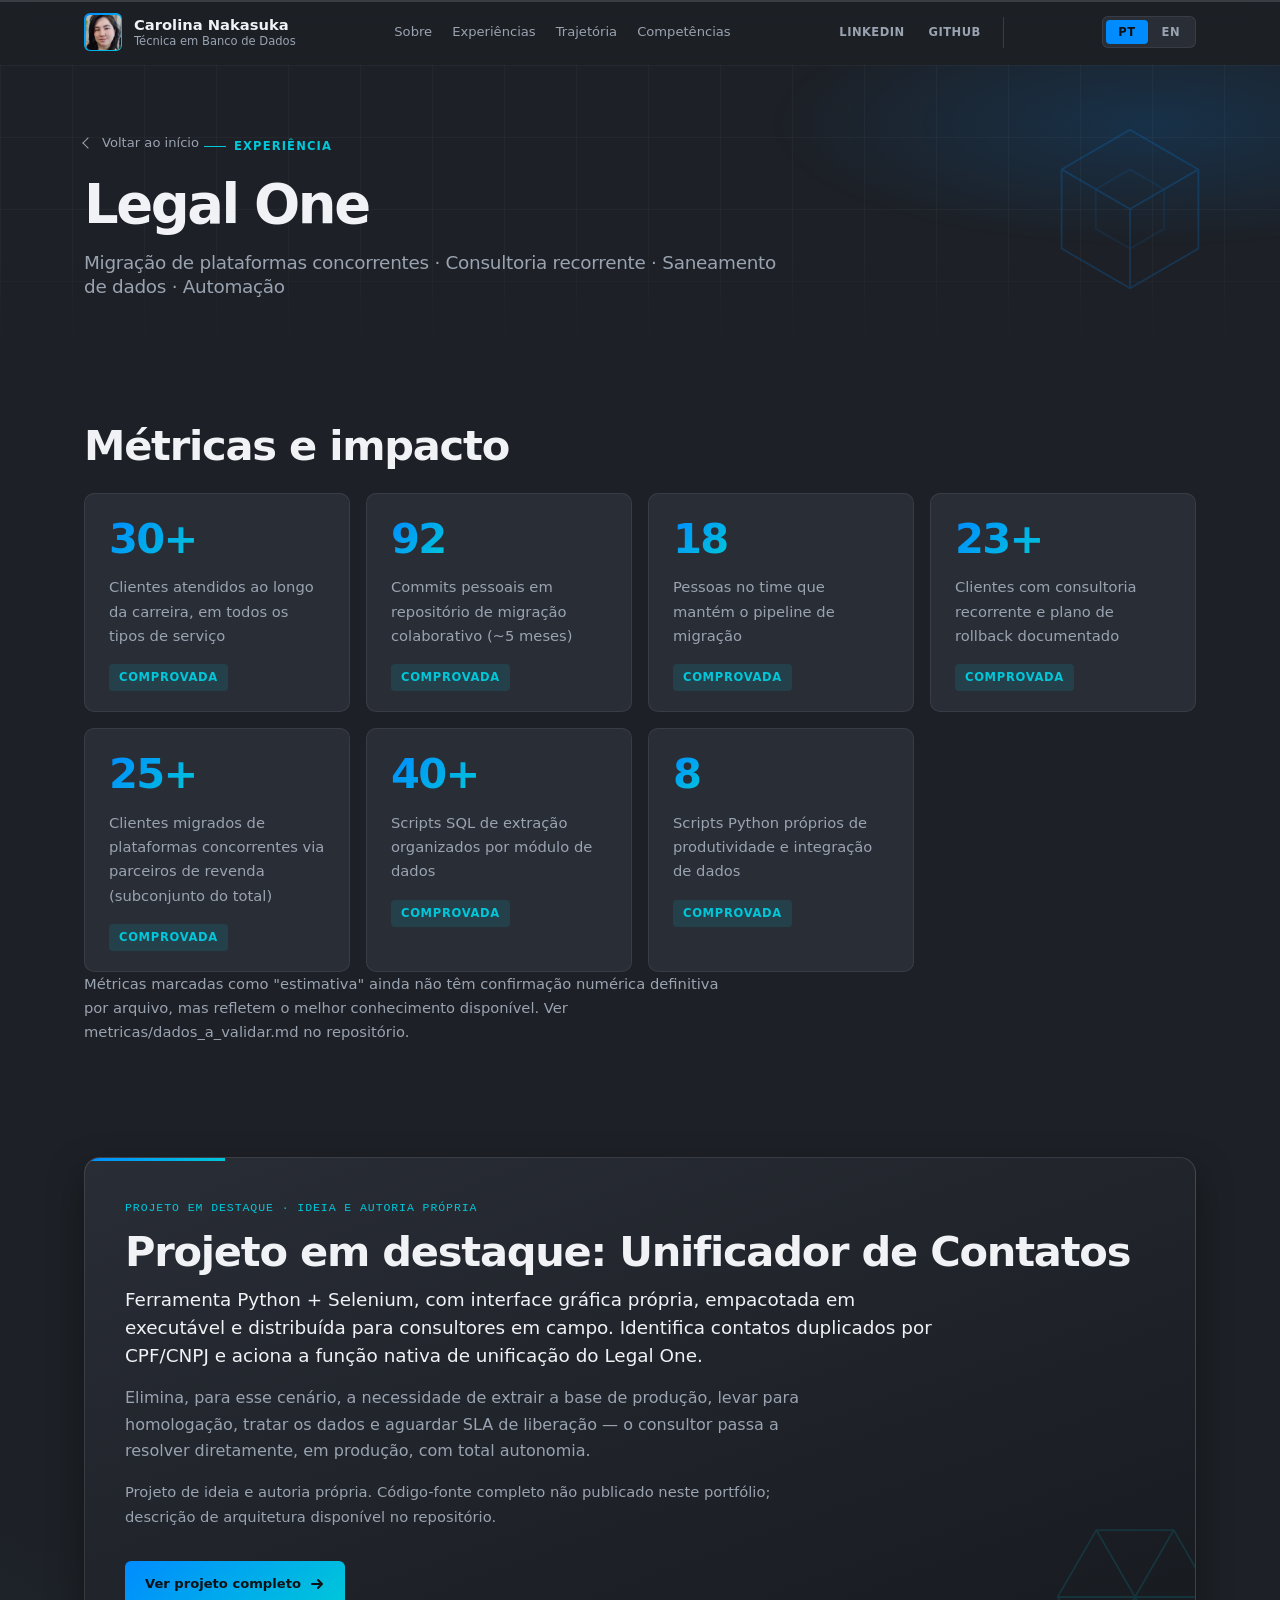
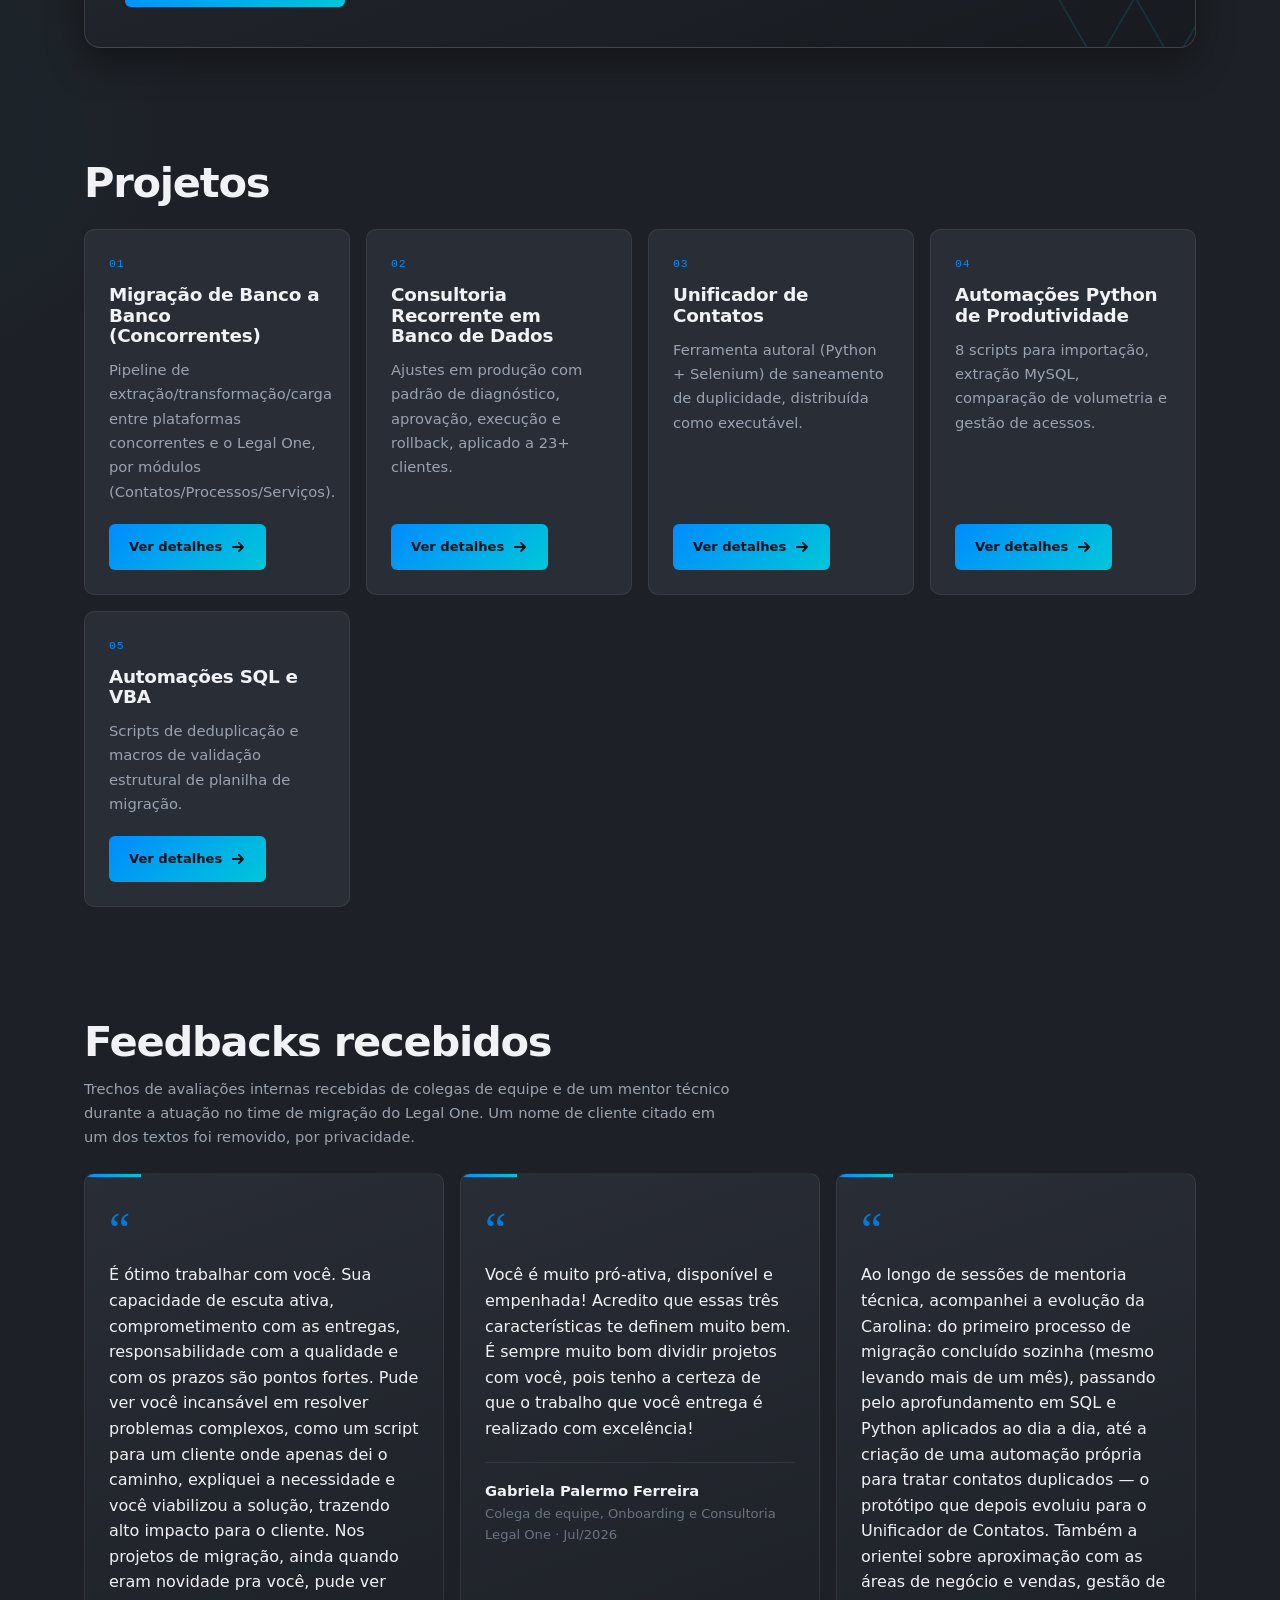
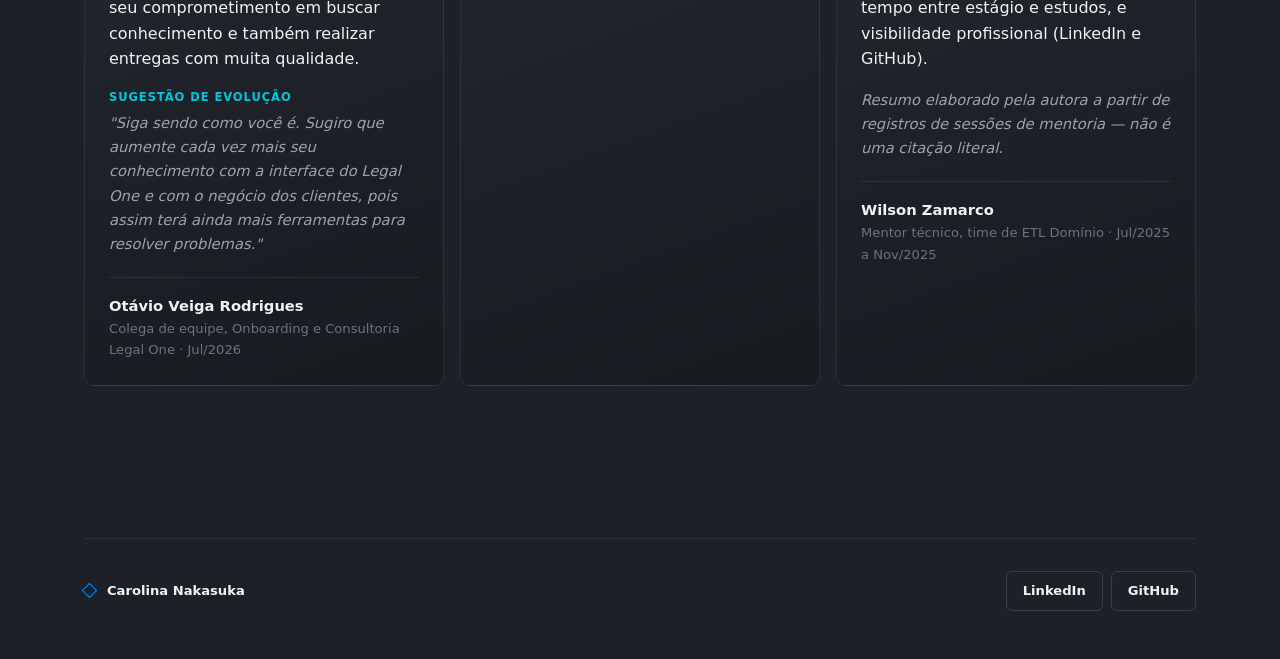
==== commit 721b6556: "Redesign portfolio with interactive sections Refresh the site with a new visual design, responsive t" ====
--- a/site/experiencias/legal-one.html
+++ b/site/experiencias/legal-one.html
@@ -8,16 +8,17 @@
 </head>
 <body>
 
-<header class="topbar">
+<header class="topbar" id="topbar">
+  <div class="scroll-progress" id="scroll-progress" aria-hidden="true"></div>
   <div class="container topbar-inner">
-    <div class="identity">
+    <a class="identity" href="../index.html" aria-label="Carolina Nakasuka — início">
       <div class="avatar"><img src="../assets/perfil-avatar.jpg" alt="" class="avatar-img" width="38" height="38"></div>
       <div class="identity-text">
         <span class="brand-name">Carolina Nakasuka</span>
         <span class="brand-role" data-i18n="brand.role">Técnica em Banco de Dados</span>
       </div>
-    </div>
-    <nav class="nav">
+    </a>
+    <nav class="nav" aria-label="Seções">
       <a href="../index.html#sobre" data-i18n="nav.sobre">Sobre</a>
       <a href="../index.html#experiencias" data-i18n="nav.experiencias">Experiências</a>
       <a href="../index.html#trajetoria" data-i18n="nav.trajetoria">Trajetória</a>
@@ -27,9 +28,9 @@
       <a href="https://www.linkedin.com/in/carolnakasuka" target="_blank" rel="noopener">LinkedIn</a>
       <a href="https://github.com/CarolNaka" target="_blank" rel="noopener">GitHub</a>
     </div>
-    <div class="lang-toggle">
-      <button id="btn-pt" class="lang-btn active" data-lang="pt">PT</button>
-      <button id="btn-en" class="lang-btn" data-lang="en">EN</button>
+    <div class="lang-toggle" role="group" aria-label="Idioma / Language">
+      <button id="btn-pt" class="lang-btn active" data-lang="pt" aria-pressed="true">PT</button>
+      <button id="btn-en" class="lang-btn" data-lang="en" aria-pressed="false">EN</button>
     </div>
   </div>
 </header>
@@ -65,11 +66,12 @@
         <path d="M50 50 L93 50 M50 50 L71.5 87.2 M50 50 L28.5 87.2 M50 50 L7 50 M50 50 L28.5 12.8 M50 50 L71.5 12.8"/>
       </svg>
     </div>
+    <p class="highlight-eyebrow" data-i18n="destaque.eyebrow">Projeto em destaque · Ideia e autoria própria</p>
     <h2 data-i18n="destaque.titulo">Projeto em destaque: Unificador de Contatos</h2>
     <p data-i18n="destaque.p1">Ferramenta Python + Selenium, com interface gráfica própria, empacotada em executável e distribuída para consultores em campo. Identifica contatos duplicados por CPF/CNPJ e aciona a função nativa de unificação do Legal One.</p>
     <p data-i18n="destaque.p2">Elimina, para esse cenário, a necessidade de extrair a base de produção, levar para homologação, tratar os dados e aguardar SLA de liberação — o consultor passa a resolver diretamente, em produção, com total autonomia.</p>
     <p class="muted" data-i18n="destaque.nota">Projeto de ideia e autoria própria. Código-fonte completo não publicado neste portfólio; descrição de arquitetura disponível no repositório.</p>
-    <a class="btn" href="../projetos/unificador-de-contatos.html" data-i18n="destaque.ver">Ver projeto completo →</a>
+    <a class="btn" href="../projetos/unificador-de-contatos.html"><span data-i18n="destaque.ver">Ver projeto completo</span><svg class="btn-arrow" viewBox="0 0 16 16" fill="none" stroke="currentColor" stroke-width="2" stroke-linecap="round" stroke-linejoin="round" aria-hidden="true"><path d="M3 8h10M9 4l4 4-4 4"/></svg></a>
   </section>
 
   <section class="section">
--- a/site/style.css
+++ b/site/style.css
@@ -1,16 +1,20 @@
 /* =========================================================
-   Design system — Dark Tech / Geometric Minimalism
+   Design system — Dark Tech / Geometric Minimalism (v3)
    ---------------------------------------------------------
-   1. Tokens (cores, tipografia, espaçamento, raios)
+   1. Tokens (cores, tipografia, espaçamento, raios, movimento)
    2. Base
-   3. Topbar
-   4. Hero + composição geométrica
-   5. Seções, grids e cards
-   6. Botões, links, tags
-   7. Timeline
-   8. Páginas internas (prose, tabelas, depoimentos)
-   9. Elementos geométricos decorativos
-  10. Movimento reduzido e responsividade
+   3. Topbar (barra de progresso, nav com scrollspy)
+   4. Hero (tipografia expressiva, retrato integrado, fatos)
+   5. Seções, cabeçalhos e faixas de fundo
+   6. Sobre (texto + "problemas que resolvo" + stack)
+   7. Experiências (cartão em destaque)
+   8. Trajetória (linha do tempo vertical)
+   9. Skills (cartões técnicos + lista de soft skills)
+  10. Botões, links, tags, chips
+  11. Revelação ao rolar e footer
+  12. Páginas internas (hero compacto, métricas, projetos, prose, depoimentos, sumário)
+  13. Elementos geométricos decorativos e keyframes
+  14. Movimento reduzido e responsividade
    ========================================================= */
 
 /* 1. Tokens ------------------------------------------------ */
@@ -19,33 +23,39 @@
   /* Cores */
   --bg: #1D2026;
   --bg-deep: #171A1F;
+  --bg-deeper: #121418;
   --surface: #292D36;
   --surface-2: #30353F;
   --surface-hover: #343A45;
   --line: rgba(240, 242, 245, 0.08);
   --line-strong: rgba(240, 242, 245, 0.14);
   --text: #F0F2F5;
-  --text-muted: #8A929F;
+  --text-muted: #9AA3B0;
   --text-faint: #6B7382;
   --blue: #008CFF;
   --blue-soft: rgba(0, 140, 255, 0.12);
   --blue-line: rgba(0, 140, 255, 0.35);
+  --blue-glow: rgba(0, 140, 255, 0.28);
   --cyan: #00C7D9;
   --cyan-soft: rgba(0, 199, 217, 0.12);
   --cyan-line: rgba(0, 199, 217, 0.35);
+  --cyan-glow: rgba(0, 199, 217, 0.22);
   --accent: var(--cyan);          /* links e destaques em texto pequeno (7.9:1) */
   --accent-strong: var(--blue);   /* elementos grandes e preenchimentos (4.8:1) */
   --accent-soft: var(--cyan-soft);
   --on-accent: #0E1115;
   --warn: #F0BF7A;
   --gradient-accent: linear-gradient(135deg, var(--blue) 0%, var(--cyan) 100%);
+  --gradient-surface: linear-gradient(160deg, var(--surface) 0%, var(--bg-deep) 100%);
   --shadow-sm: 0 4px 14px rgba(0, 0, 0, 0.25);
   --shadow-md: 0 14px 36px rgba(0, 0, 0, 0.35);
+  --shadow-lg: 0 30px 70px rgba(0, 0, 0, 0.45);
 
   /* Tipografia */
-  --font-sans: "Inter", "Segoe UI", system-ui, -apple-system, Roboto, "Helvetica Neue", Arial, sans-serif;
+  --font-sans: "Inter", "Segoe UI Variable Text", "Segoe UI", system-ui, -apple-system, Roboto, "Helvetica Neue", Arial, sans-serif;
+  --font-display: "Inter", "Segoe UI Variable Display", "Segoe UI", system-ui, -apple-system, Roboto, "Helvetica Neue", Arial, sans-serif;
   --font-mono: "Cascadia Code", "JetBrains Mono", Consolas, "SFMono-Regular", Menlo, monospace;
-  --font-heading: var(--font-sans);
+  --font-heading: var(--font-display);
   --font-body: var(--font-sans);
   --font-label: var(--font-sans);
   --fs-xs: 0.72rem;
@@ -56,7 +66,7 @@
   --fs-xl: 1.4rem;
   --fs-2xl: 1.8rem;
   --fs-3xl: 2.6rem;
-  --lh-tight: 1.15;
+  --lh-tight: 1.1;
   --lh-body: 1.65;
   --track-label: 0.1em;
 
@@ -72,23 +82,32 @@
   --space-12: 48px;
   --space-16: 64px;
   --space-22: 88px;
-  --section-y: var(--space-22);
+  --space-28: 112px;
+  --section-y: var(--space-28);
 
   /* Raios e larguras */
   --radius-xs: 4px;
   --radius: 6px;
   --radius-md: 10px;
+  --radius-lg: 16px;
   --radius-sm: var(--radius-md); /* compat: classes antigas */
-  --max-width: 1120px;
+  --max-width: 1160px;
   --gutter: 24px;
   --topbar-h: 64px;
+
+  /* Movimento */
+  --ease-out: cubic-bezier(0.2, 0.7, 0.2, 1);
+  --ease-spring: cubic-bezier(0.34, 1.4, 0.64, 1);
+  --dur-fast: 0.18s;
+  --dur: 0.32s;
+  --dur-slow: 0.7s;
 }
 
 /* 2. Base --------------------------------------------------- */
 
 * { box-sizing: border-box; }
 
-html { scroll-behavior: smooth; }
+html { scroll-behavior: smooth; scroll-padding-top: calc(var(--topbar-h) + 16px); }
 
 /* Acentos geométricos saem levemente da margem; clip evita scroll lateral
    sem transformar o body em contêiner de rolagem (sticky continua funcionando). */
@@ -109,6 +128,8 @@
   text-rendering: optimizeLegibility;
 }
 
+::selection { background: rgba(0, 199, 217, 0.35); color: var(--text); }
+
 h1, h2, h3, h4 {
   font-family: var(--font-heading);
   font-weight: 700;
@@ -144,18 +165,39 @@
   padding: 0 var(--gutter);
 }
 
+.mono { font-family: var(--font-mono); }
+
+/* Texto em gradiente (com fallback) */
+.grad-text { color: var(--cyan); }
+@supports (-webkit-background-clip: text) or (background-clip: text) {
+  .grad-text {
+    background: var(--gradient-accent);
+    -webkit-background-clip: text;
+    background-clip: text;
+    color: transparent;
+  }
+}
+
 /* 3. Topbar ------------------------------------------------- */
 
 .topbar {
   position: sticky;
   top: 0;
-  z-index: 10;
-  background: rgba(29, 32, 38, 0.92);
-  backdrop-filter: blur(8px);
-  -webkit-backdrop-filter: blur(8px);
-  border-bottom: 1px solid var(--line);
-}
-
+  z-index: 20;
+  background: rgba(29, 32, 38, 0.78);
+  backdrop-filter: blur(12px) saturate(140%);
+  -webkit-backdrop-filter: blur(12px) saturate(140%);
+  border-bottom: 1px solid transparent;
+  transition: background var(--dur) ease, border-color var(--dur) ease, box-shadow var(--dur) ease;
+}
+
+.topbar.is-scrolled {
+  background: rgba(23, 26, 31, 0.86);
+  border-bottom-color: var(--line);
+  box-shadow: 0 10px 30px rgba(0, 0, 0, 0.25);
+}
+
+/* Linha superior: trilho fino + progresso de leitura em gradiente */
 .topbar::before {
   content: "";
   position: absolute;
@@ -163,7 +205,19 @@
   left: 0;
   right: 0;
   height: 2px;
+  background: var(--line-strong);
+}
+
+.scroll-progress {
+  position: absolute;
+  top: 0;
+  left: 0;
+  height: 2px;
+  width: 0%;
   background: var(--gradient-accent);
+  box-shadow: 0 0 12px var(--cyan-glow);
+  z-index: 1;
+  pointer-events: none;
 }
 
 .topbar-inner {
@@ -179,7 +233,10 @@
   display: flex;
   align-items: center;
   gap: var(--space-3);
-}
+  color: inherit;
+}
+
+.identity:hover { text-decoration: none; }
 
 .avatar {
   width: 38px;
@@ -191,13 +248,17 @@
   justify-content: center;
   flex-shrink: 0;
   overflow: hidden;
-}
+  padding: 1.5px;
+  transition: transform var(--dur) var(--ease-spring);
+}
+
+.identity:hover .avatar { transform: rotate(-4deg) scale(1.05); }
 
 .avatar-img {
   width: 100%;
   height: 100%;
   object-fit: cover;
-  border-radius: inherit;
+  border-radius: 4.5px;
 }
 
 .identity-text { display: flex; flex-direction: column; line-height: 1.25; }
@@ -221,6 +282,7 @@
   font-weight: 500;
   padding: var(--space-2) 0;
   position: relative;
+  transition: color var(--dur-fast) ease;
 }
 
 .nav a::after {
@@ -229,15 +291,16 @@
   left: 0;
   right: 0;
   bottom: 2px;
-  height: 1px;
-  background: var(--cyan);
+  height: 2px;
+  border-radius: 2px;
+  background: var(--gradient-accent);
   transform: scaleX(0);
   transform-origin: left;
-  transition: transform 0.2s ease;
-}
-
-.nav a:hover { color: var(--text); text-decoration: none; }
-.nav a:hover::after { transform: scaleX(1); }
+  transition: transform var(--dur) var(--ease-out);
+}
+
+.nav a:hover, .nav a.is-active { color: var(--text); text-decoration: none; }
+.nav a:hover::after, .nav a.is-active::after { transform: scaleX(1); }
 
 .social-top {
   display: flex;
@@ -254,7 +317,7 @@
   text-transform: uppercase;
   padding: 6px 10px;
   border-radius: var(--radius-xs);
-  transition: background 0.15s ease, color 0.15s ease;
+  transition: background var(--dur-fast) ease, color var(--dur-fast) ease;
 }
 
 .social-top a:hover { background: var(--surface); color: var(--text); text-decoration: none; }
@@ -279,7 +342,7 @@
   font-weight: 600;
   font-family: var(--font-body);
   letter-spacing: 0.04em;
-  transition: background 0.15s ease, color 0.15s ease;
+  transition: background var(--dur-fast) ease, color var(--dur-fast) ease;
 }
 
 .lang-btn:hover { color: var(--text); }
@@ -295,18 +358,90 @@
   position: relative;
   padding: var(--space-22) 0 var(--space-16);
   overflow: hidden;
-}
-
-/* Textura de pontos, só no hero, esmaecida para a direita */
+  isolation: isolate;
+}
+
+/* Camada de fundo: grade técnica, orbes de luz e textura de pontos */
+.hero-bg {
+  position: absolute;
+  inset: 0;
+  z-index: -1;
+  pointer-events: none;
+  overflow: hidden;
+}
+
+.hero-grid {
+  position: absolute;
+  inset: -1px;
+  background-image:
+    linear-gradient(rgba(240, 242, 245, 0.045) 1px, transparent 1px),
+    linear-gradient(90deg, rgba(240, 242, 245, 0.045) 1px, transparent 1px);
+  background-size: 72px 72px;
+  -webkit-mask-image: radial-gradient(ellipse 65% 80% at 62% 40%, #000 0%, transparent 72%);
+  mask-image: radial-gradient(ellipse 65% 80% at 62% 40%, #000 0%, transparent 72%);
+}
+
 .hero-dots {
   position: absolute;
   inset: 0;
-  pointer-events: none;
-  background-image: radial-gradient(rgba(240, 242, 245, 0.09) 1px, transparent 1.5px);
-  background-size: 26px 26px;
-  -webkit-mask-image: radial-gradient(ellipse 60% 70% at 72% 45%, #000 10%, transparent 70%);
-  mask-image: radial-gradient(ellipse 60% 70% at 72% 45%, #000 10%, transparent 70%);
-}
+  background-image: radial-gradient(rgba(240, 242, 245, 0.10) 1px, transparent 1.5px);
+  background-size: 24px 24px;
+  -webkit-mask-image: radial-gradient(ellipse 40% 60% at 78% 50%, #000 10%, transparent 70%);
+  mask-image: radial-gradient(ellipse 40% 60% at 78% 50%, #000 10%, transparent 70%);
+}
+
+.hero-orb {
+  position: absolute;
+  border-radius: 50%;
+  will-change: transform;
+}
+
+.hero-orb--blue {
+  width: 720px;
+  height: 720px;
+  top: -320px;
+  right: -140px;
+  background: radial-gradient(circle, rgba(0, 140, 255, 0.30) 0%, rgba(0, 140, 255, 0.08) 40%, transparent 70%);
+  animation: orbDrift 22s ease-in-out infinite alternate;
+}
+
+.hero-orb--cyan {
+  width: 520px;
+  height: 520px;
+  left: -220px;
+  bottom: -220px;
+  background: radial-gradient(circle, rgba(0, 199, 217, 0.18) 0%, rgba(0, 199, 217, 0.05) 45%, transparent 70%);
+  animation: orbDrift 26s ease-in-out infinite alternate-reverse;
+}
+
+/* Palavra de fundo, apenas contorno */
+.hero-word {
+  position: absolute;
+  left: -0.04em;
+  bottom: 22%;
+  font-family: var(--font-display);
+  font-size: clamp(9rem, 22vw, 21rem);
+  font-weight: 800;
+  line-height: 0.8;
+  letter-spacing: -0.05em;
+  color: transparent;
+  -webkit-text-stroke: 1px rgba(240, 242, 245, 0.05);
+  user-select: none;
+  white-space: nowrap;
+}
+
+/* Formas geométricas flutuantes nas bordas */
+.hero-shape {
+  position: absolute;
+  color: var(--blue);
+  opacity: 0.35;
+}
+
+.hero-shape svg { display: block; width: 100%; height: 100%; overflow: visible; }
+
+.hero-shape--1 { width: 54px; height: 54px; top: 18%; left: 54%; color: var(--cyan); animation: floatY 9s ease-in-out infinite; }
+.hero-shape--2 { width: 18px; height: 18px; top: 72%; left: 48%; animation: floatY 7s ease-in-out infinite reverse; }
+.hero-shape--3 { width: 28px; height: 28px; top: 14%; right: 6%; color: var(--cyan); animation: spinSlow 30s linear infinite; }
 
 .hero-flex {
   position: relative;
@@ -318,202 +453,17 @@
 
 .hero-text { min-width: 0; position: relative; z-index: 1; }
 
-.h1-accent { color: var(--cyan); }
-
-@supports (-webkit-background-clip: text) or (background-clip: text) {
-  .h1-accent {
-    background: var(--gradient-accent);
-    -webkit-background-clip: text;
-    background-clip: text;
-    color: transparent;
-  }
-}
-
-.hero-actions {
-  display: flex;
-  flex-wrap: wrap;
-  gap: var(--space-3);
-  margin-top: var(--space-8);
-}
-
-.hero-actions .btn { margin-top: 0; }
-
-/* Retrato com recorte chanfrado, moldura deslocada e acentos */
-.hero-portrait {
-  position: relative;
-  width: min(100%, 400px);
-  aspect-ratio: 4 / 5;
-  margin-left: auto;
-  margin-right: var(--space-5);
-  --chamfer: 36px;
-  --portrait-clip: polygon(
-    0 0,
-    calc(100% - var(--chamfer)) 0,
-    100% var(--chamfer),
-    100% 100%,
-    var(--chamfer) 100%,
-    0 calc(100% - var(--chamfer))
-  );
-}
-
-.portrait {
-  position: relative;
-  z-index: 2;
-  margin: 0;
-  width: 100%;
-  height: 100%;
-  clip-path: var(--portrait-clip);
-  background: var(--surface);
-  transition: transform 0.5s cubic-bezier(0.2, 0.7, 0.2, 1);
-}
-
-.portrait img {
-  display: block;
-  width: 100%;
-  height: 100%;
-  object-fit: cover;
-  object-position: 50% 30%;
-}
-
-.portrait::after {
-  content: "";
-  position: absolute;
-  inset: 0;
-  background: linear-gradient(180deg, transparent 62%, rgba(29, 32, 38, 0.55) 100%);
-  pointer-events: none;
-}
-
-/* Moldura deslocada: o contorno chanfrado é feito com dois recortes
-   (fundo azul recortado, interior recortado 1px menor), já que `border`
-   não acompanha o clip-path nas diagonais. */
-.portrait-frame {
-  position: absolute;
-  inset: 0;
-  z-index: 1;
-  transform: translate(20px, 20px);
-  background: linear-gradient(135deg, var(--blue), var(--cyan));
-  opacity: 0.9;
-  clip-path: var(--portrait-clip);
-  transition: transform 0.5s cubic-bezier(0.2, 0.7, 0.2, 1);
-}
-
-.portrait-frame::before {
-  content: "";
-  position: absolute;
-  inset: 1px;
-  background: linear-gradient(135deg, #232A36, var(--bg));
-  clip-path: var(--portrait-clip);
-}
-
-.hero-portrait:hover .portrait { transform: translate(-4px, -4px); }
-.hero-portrait:hover .portrait-frame { transform: translate(26px, 26px); }
-
-.portrait-glow {
-  position: absolute;
-  top: -12%;
-  right: -18%;
-  width: 70%;
-  height: 60%;
-  z-index: 0;
-  background: radial-gradient(ellipse at center, rgba(0, 140, 255, 0.30), transparent 65%);
-  pointer-events: none;
-}
-
-.portrait-cube {
-  position: absolute;
-  top: -34px;
-  left: -40px;
-  width: 104px;
-  height: 104px;
-  z-index: 3;
-  color: var(--cyan);
-  overflow: visible;
-}
-
-.portrait-lines {
-  position: absolute;
-  bottom: -46px;
-  right: -60px;
-  width: 220px;
-  height: 120px;
-  z-index: 0;
-  pointer-events: none;
-}
-
-.portrait-badge {
-  position: absolute;
-  left: -28px;
-  bottom: 28px;
-  z-index: 3;
-  display: inline-flex;
-  align-items: center;
-  gap: var(--space-2);
-  background: var(--bg-deep);
-  border: 1px solid var(--line-strong);
-  border-left: 2px solid var(--cyan);
-  padding: 9px 14px;
-  font-size: var(--fs-xs);
-  font-weight: 600;
-  letter-spacing: 0.06em;
-  text-transform: uppercase;
-  color: var(--text);
-  box-shadow: var(--shadow-md);
-  white-space: nowrap;
-}
-
-.portrait-badge-dot {
-  width: 7px;
-  height: 7px;
-  background: var(--cyan);
-  transform: rotate(45deg);
-  flex-shrink: 0;
-}
-
-/* Fatos rápidos abaixo do hero */
-.hero-facts {
-  list-style: none;
-  margin: var(--space-16) 0 0;
-  padding: var(--space-6) 0 0;
-  display: grid;
-  grid-template-columns: repeat(4, 1fr);
-  gap: var(--space-6);
-  border-top: 1px solid var(--line);
-  position: relative;
-}
-
-.hero-facts::before {
-  content: "";
-  position: absolute;
-  top: -1px;
-  left: 0;
-  width: 96px;
-  height: 2px;
-  background: var(--gradient-accent);
-}
-
-.hero-facts li {
-  display: flex;
-  flex-direction: column;
-  gap: 2px;
-}
-
-.hero-facts strong {
-  font-size: 1.7rem;
-  font-weight: 700;
-  letter-spacing: -0.03em;
-  line-height: 1.1;
-  color: var(--text);
-}
-
-.hero-facts span {
-  font-size: var(--fs-sm);
-  color: var(--text-muted);
-}
-
-.hero--compact { padding: var(--space-16) 0 var(--space-8); }
-.hero--compact .container { position: relative; }
-
-.accent-text { color: var(--accent); }
+/* Entrada escalonada do hero (CSS puro, sem depender de JS) */
+.hero-text > * { animation: rise 0.9s var(--ease-out) both; }
+.hero-text > *:nth-child(1) { animation-delay: 0.05s; }
+.hero-text > *:nth-child(2) { animation-delay: 0.15s; }
+.hero-text > *:nth-child(3) { animation-delay: 0.28s; }
+.hero-text > *:nth-child(4) { animation-delay: 0.38s; }
+.hero-text > *:nth-child(5) { animation-delay: 0.48s; }
+.hero-text > *:nth-child(6) { animation-delay: 0.58s; }
+.hero-portrait { animation: portraitIn 1.1s var(--ease-out) 0.2s both; }
+.hero-facts { animation: rise 0.9s var(--ease-out) 0.7s both; }
+.scroll-cue { animation: rise 0.9s var(--ease-out) 1.1s both; }
 
 .eyebrow {
   display: inline-flex;
@@ -535,80 +485,450 @@
   flex-shrink: 0;
 }
 
+/* Ponto pulsante (estado "em atividade") */
+.pulse-dot {
+  position: relative;
+  width: 8px;
+  height: 8px;
+  border-radius: 50%;
+  background: var(--cyan);
+  flex-shrink: 0;
+  margin-right: 2px;
+}
+
+.pulse-dot::after {
+  content: "";
+  position: absolute;
+  inset: -4px;
+  border-radius: 50%;
+  border: 1px solid var(--cyan);
+  animation: pulseRing 2.2s ease-out infinite;
+}
+
 .hero h1 {
-  font-size: clamp(2.4rem, 4.2vw, 3.4rem);
-  margin: 0 0 var(--space-4);
-  max-width: 14ch;
-  letter-spacing: -0.035em;
-  line-height: 1.05;
-}
-
-.hero--compact h1 { max-width: 24ch; font-size: 2.2rem; }
+  font-size: clamp(3rem, 7vw, 5.4rem);
+  margin: 0 0 var(--space-5);
+  letter-spacing: -0.045em;
+  line-height: 0.98;
+  font-weight: 800;
+  display: flex;
+  flex-direction: column;
+}
+
+.h1-accent { color: var(--cyan); }
+
+@supports (-webkit-background-clip: text) or (background-clip: text) {
+  .h1-accent {
+    background: linear-gradient(100deg, var(--blue) 0%, var(--cyan) 55%, #7FE6F0 100%);
+    -webkit-background-clip: text;
+    background-clip: text;
+    color: transparent;
+    padding-right: 0.08em; /* evita corte do glifo final */
+  }
+}
 
 .hero .subtitle {
   color: var(--text);
-  font-weight: 400;
-  margin: 0 0 var(--space-3);
-  font-size: var(--fs-lg);
-  max-width: 34ch;
-}
-
-.hero .tech-list {
-  color: var(--text-muted);
-  font-weight: 600;
+  font-weight: 500;
+  margin: 0 0 var(--space-5);
+  font-size: clamp(1.15rem, 1.9vw, 1.45rem);
+  max-width: 30ch;
+  line-height: 1.3;
+  letter-spacing: -0.015em;
+}
+
+/* Stack em chips, no lugar de uma linha de texto */
+.hero-stack {
+  list-style: none;
   margin: 0 0 var(--space-6);
-  font-size: var(--fs-sm);
-  text-transform: uppercase;
-  letter-spacing: 0.06em;
-}
-
-.hero--compact .subtitle {
-  color: var(--text-muted);
-  font-size: var(--fs-base);
-  max-width: 60ch;
-}
-
-.hero .notice {
-  color: var(--text-muted);
-  font-size: var(--fs-md);
-  max-width: 52ch;
-  padding-left: var(--space-4);
-  border-left: 2px solid var(--blue-line);
-  margin: 0;
-}
-
-.breadcrumb {
+  padding: 0;
+  display: flex;
+  flex-wrap: wrap;
+  gap: var(--space-2);
+}
+
+.hero-stack li {
   display: inline-flex;
   align-items: center;
   gap: var(--space-2);
+  font-family: var(--font-mono);
+  font-size: var(--fs-xs);
+  letter-spacing: 0.04em;
+  color: var(--text);
+  background: rgba(240, 242, 245, 0.04);
+  border: 1px solid var(--line-strong);
+  border-radius: var(--radius-xs);
+  padding: 6px 11px;
+  transition: border-color var(--dur-fast) ease, background var(--dur-fast) ease, transform var(--dur-fast) ease;
+}
+
+.hero-stack li::before {
+  content: "";
+  width: 6px;
+  height: 6px;
+  background: var(--blue);
+  transform: rotate(45deg);
+  flex-shrink: 0;
+}
+
+.hero-stack li:nth-child(even)::before { background: var(--cyan); }
+.hero-stack li:hover { border-color: var(--cyan-line); background: var(--cyan-soft); transform: translateY(-1px); }
+
+.hero .notice {
   color: var(--text-muted);
-  font-size: var(--fs-sm);
-  font-weight: 500;
-  margin-bottom: var(--space-6);
-  transition: color 0.15s ease;
-}
-
-.breadcrumb::before {
-  content: "";
+  font-size: var(--fs-base);
+  max-width: 50ch;
+  padding-left: var(--space-5);
+  border-left: 2px solid var(--blue-line);
+  margin: 0;
+  position: relative;
+}
+
+.hero .notice::before {
+  content: "";
+  position: absolute;
+  left: -2px;
+  top: 0;
+  width: 2px;
+  height: 40%;
+  background: var(--gradient-accent);
+}
+
+.hero-actions {
+  display: flex;
+  flex-wrap: wrap;
+  gap: var(--space-3);
+  margin-top: var(--space-8);
+}
+
+.hero-actions .btn { margin-top: 0; }
+
+/* Retrato: recorte chanfrado, moldura deslocada, órbita e etiquetas */
+.hero-portrait {
+  position: relative;
+  width: min(100%, 400px);
+  aspect-ratio: 4 / 5;
+  margin-left: auto;
+  margin-right: var(--space-8);
+  --chamfer: 40px;
+  --portrait-clip: polygon(
+    0 0,
+    calc(100% - var(--chamfer)) 0,
+    100% var(--chamfer),
+    100% 100%,
+    var(--chamfer) 100%,
+    0 calc(100% - var(--chamfer))
+  );
+}
+
+.portrait {
+  position: relative;
+  z-index: 2;
+  margin: 0;
+  width: 100%;
+  height: 100%;
+  clip-path: var(--portrait-clip);
+  background: var(--surface);
+  transition: transform var(--dur-slow) var(--ease-out);
+}
+
+.portrait img {
+  display: block;
+  width: 100%;
+  height: 100%;
+  object-fit: cover;
+  object-position: 50% 30%;
+  filter: saturate(0.96) contrast(1.03);
+}
+
+/* Véu azulado + esmaecimento para o fundo: a foto "pertence" à paleta */
+.portrait::after {
+  content: "";
+  position: absolute;
+  inset: 0;
+  background:
+    linear-gradient(180deg, transparent 55%, rgba(29, 32, 38, 0.72) 100%),
+    linear-gradient(115deg, rgba(0, 140, 255, 0.14) 0%, transparent 45%, rgba(0, 199, 217, 0.10) 100%);
+  pointer-events: none;
+}
+
+/* Moldura deslocada: contorno chanfrado feito com dois recortes. */
+.portrait-frame {
+  position: absolute;
+  inset: 0;
+  z-index: 1;
+  transform: translate(22px, 22px);
+  background: linear-gradient(135deg, var(--blue), var(--cyan));
+  opacity: 0.9;
+  clip-path: var(--portrait-clip);
+  transition: transform var(--dur-slow) var(--ease-out);
+}
+
+.portrait-frame::before {
+  content: "";
+  position: absolute;
+  inset: 1px;
+  background: linear-gradient(135deg, #232A36, var(--bg));
+  clip-path: var(--portrait-clip);
+}
+
+.hero-portrait:hover .portrait { transform: translate(-5px, -5px); }
+.hero-portrait:hover .portrait-frame { transform: translate(28px, 28px); }
+
+/* Órbita: anel em gradiente cônico girando lentamente atrás da foto */
+.portrait-ring {
+  position: absolute;
+  inset: -9%;
+  z-index: 0;
+  border-radius: 50%;
+  background: conic-gradient(from 20deg, transparent 0 55%, var(--blue) 72%, var(--cyan) 86%, transparent 100%);
+  -webkit-mask: radial-gradient(circle, transparent calc(50% - 2px), #000 calc(50% - 1px), #000 50%, transparent calc(50% + 1px));
+  mask: radial-gradient(circle, transparent calc(50% - 2px), #000 calc(50% - 1px), #000 50%, transparent calc(50% + 1px));
+  opacity: 0.9;
+  animation: spinSlow 18s linear infinite;
+  pointer-events: none;
+}
+
+.portrait-glow {
+  position: absolute;
+  top: -14%;
+  right: -22%;
+  width: 80%;
+  height: 65%;
+  z-index: 0;
+  background: radial-gradient(ellipse at center, rgba(0, 140, 255, 0.34), transparent 65%);
+  pointer-events: none;
+}
+
+.portrait-cube {
+  position: absolute;
+  top: -38px;
+  left: -46px;
+  width: 108px;
+  height: 108px;
+  z-index: 3;
+  color: var(--cyan);
+  overflow: visible;
+  animation: floatY 8s ease-in-out infinite;
+  filter: drop-shadow(0 0 10px rgba(0, 199, 217, 0.25));
+}
+
+.portrait-lines {
+  position: absolute;
+  bottom: -46px;
+  right: -60px;
+  width: 220px;
+  height: 120px;
+  z-index: 0;
+  pointer-events: none;
+}
+
+/* Linha conectora: liga o bloco de texto ao retrato, com ponto em trânsito */
+.portrait-link {
+  position: absolute;
+  left: -120px;
+  top: 58%;
+  width: 120px;
+  height: 1px;
+  z-index: 0;
+  background: linear-gradient(90deg, transparent, var(--blue-line));
+}
+
+.portrait-link::after {
+  content: "";
+  position: absolute;
+  top: -2px;
+  left: 0;
+  width: 5px;
+  height: 5px;
+  border-radius: 50%;
+  background: var(--cyan);
+  box-shadow: 0 0 8px var(--cyan);
+  animation: travel 3.6s ease-in-out infinite;
+}
+
+.portrait-badge,
+.float-tag {
+  position: absolute;
+  z-index: 3;
+  display: inline-flex;
+  align-items: center;
+  gap: var(--space-2);
+  background: rgba(23, 26, 31, 0.86);
+  backdrop-filter: blur(8px);
+  -webkit-backdrop-filter: blur(8px);
+  border: 1px solid var(--line-strong);
+  padding: 9px 14px;
+  font-size: var(--fs-xs);
+  font-weight: 600;
+  letter-spacing: 0.06em;
+  text-transform: uppercase;
+  color: var(--text);
+  box-shadow: var(--shadow-md);
+  white-space: nowrap;
+}
+
+.portrait-badge {
+  left: -34px;
+  bottom: 30px;
+  border-left: 2px solid var(--cyan);
+}
+
+.portrait-badge-dot {
   width: 7px;
   height: 7px;
-  border-left: 1.5px solid currentColor;
-  border-bottom: 1.5px solid currentColor;
+  background: var(--cyan);
   transform: rotate(45deg);
-  margin-right: 2px;
-}
-
-.breadcrumb:hover { color: var(--cyan); text-decoration: none; }
-
-/* 5. Seções, grids e cards ---------------------------------- */
-
-.section { position: relative; padding: var(--section-y) 0 0; }
+  flex-shrink: 0;
+}
+
+.float-tag {
+  font-family: var(--font-mono);
+  text-transform: none;
+  letter-spacing: 0.03em;
+  padding: 8px 12px;
+  border-radius: var(--radius-xs);
+}
+
+.float-tag::before {
+  content: "";
+  width: 6px;
+  height: 6px;
+  border-radius: 50%;
+  background: var(--blue);
+  box-shadow: 0 0 8px var(--blue);
+}
+
+.float-tag--1 { top: -14px; right: -44px; animation: floatY 7s ease-in-out infinite; }
+.float-tag--2 { top: 46%; right: -58px; animation: floatY 9s ease-in-out 1.2s infinite; }
+.float-tag--2::before { background: var(--cyan); box-shadow: 0 0 8px var(--cyan); }
+
+/* Fatos rápidos abaixo do hero */
+.hero-facts {
+  list-style: none;
+  margin: var(--space-22) 0 0;
+  padding: var(--space-8) 0 0;
+  display: grid;
+  grid-template-columns: repeat(4, 1fr);
+  gap: var(--space-6);
+  border-top: 1px solid var(--line);
+  position: relative;
+}
+
+.hero-facts::before {
+  content: "";
+  position: absolute;
+  top: -1px;
+  left: 0;
+  width: 120px;
+  height: 2px;
+  background: var(--gradient-accent);
+}
+
+.hero-facts li {
+  display: flex;
+  flex-direction: column;
+  gap: 4px;
+  padding-left: var(--space-5);
+  border-left: 1px solid var(--line);
+}
+
+.hero-facts li:first-child { padding-left: 0; border-left: 0; }
+
+.hero-facts strong {
+  font-family: var(--font-display);
+  font-size: clamp(2rem, 3.4vw, 2.75rem);
+  font-weight: 800;
+  letter-spacing: -0.04em;
+  line-height: 1;
+  color: var(--text);
+  font-variant-numeric: tabular-nums;
+}
+
+@supports (-webkit-background-clip: text) or (background-clip: text) {
+  .hero-facts strong {
+    background: linear-gradient(120deg, #F0F2F5 0%, #BFEFF5 100%);
+    -webkit-background-clip: text;
+    background-clip: text;
+    color: transparent;
+  }
+}
+
+.hero-facts span {
+  font-size: var(--fs-sm);
+  color: var(--text-muted);
+}
+
+/* Indicação de rolagem */
+.scroll-cue {
+  position: absolute;
+  right: var(--gutter);
+  bottom: var(--space-6);
+  display: inline-flex;
+  align-items: center;
+  gap: var(--space-3);
+  font-family: var(--font-mono);
+  font-size: var(--fs-xs);
+  letter-spacing: 0.12em;
+  text-transform: uppercase;
+  color: var(--text-faint);
+  transition: color var(--dur-fast) ease;
+}
+
+.scroll-cue:hover { color: var(--cyan); text-decoration: none; }
+
+.scroll-cue::after {
+  content: "";
+  width: 1px;
+  height: 36px;
+  background: linear-gradient(180deg, var(--cyan), transparent);
+  animation: cueDrop 2s ease-in-out infinite;
+}
+
+/* 5. Seções, cabeçalhos e faixas --------------------------- */
+
+.section { position: relative; padding: var(--section-y) 0 0; isolation: isolate; }
 main > .section:last-child { padding-bottom: var(--section-y); }
 
+/* Faixa de fundo de largura total, para quebrar a monotonia entre seções */
+.section--band { padding-bottom: var(--section-y); }
+
+.section--band::before {
+  content: "";
+  position: absolute;
+  top: 0;
+  bottom: 0;
+  left: 50%;
+  width: 100vw;
+  transform: translateX(-50%);
+  z-index: 0;
+  pointer-events: none;
+}
+
+.section--band-deep::before {
+  background:
+    radial-gradient(ellipse 60% 50% at 85% 0%, rgba(0, 140, 255, 0.10), transparent 60%),
+    linear-gradient(180deg, var(--bg-deep), var(--bg-deeper));
+  border-top: 1px solid var(--line);
+  border-bottom: 1px solid var(--line);
+}
+
+.section--band-grid::before {
+  background-color: var(--bg-deep);
+  background-image:
+    radial-gradient(ellipse 50% 60% at 10% 100%, rgba(0, 199, 217, 0.08), transparent 60%),
+    linear-gradient(rgba(240, 242, 245, 0.035) 1px, transparent 1px),
+    linear-gradient(90deg, rgba(240, 242, 245, 0.035) 1px, transparent 1px);
+  background-size: auto, 56px 56px, 56px 56px;
+  border-top: 1px solid var(--line);
+  border-bottom: 1px solid var(--line);
+}
+
 .section h2 {
-  font-size: clamp(1.6rem, 2.6vw, 2.1rem);
+  font-size: clamp(1.9rem, 3.4vw, 2.6rem);
   margin-bottom: var(--space-3);
-  letter-spacing: -0.025em;
+  letter-spacing: -0.03em;
+  font-weight: 800;
 }
 
 /* Cabeçalho de seção numerado */
@@ -616,7 +936,8 @@
   display: flex;
   align-items: baseline;
   gap: var(--space-4);
-  margin-bottom: var(--space-3);
+  margin-bottom: var(--space-4);
+  flex-wrap: wrap;
 }
 
 .section-head h2 { margin-bottom: 0; }
@@ -639,22 +960,79 @@
   opacity: 0.7;
 }
 
-/* Sobre: texto + painel "problemas que resolvo" */
+.section-aside {
+  margin-left: auto;
+  font-family: var(--font-mono);
+  font-size: var(--fs-xs);
+  letter-spacing: 0.06em;
+  color: var(--text-faint);
+  text-transform: uppercase;
+}
+
+.section h3.subsection-title {
+  font-size: var(--fs-xs);
+  color: var(--cyan);
+  margin: var(--space-12) 0 var(--space-2);
+  text-transform: uppercase;
+  letter-spacing: var(--track-label);
+  font-weight: 600;
+  display: flex;
+  align-items: center;
+  gap: var(--space-2);
+}
+
+.section h3.subsection-title::before {
+  content: "";
+  width: 8px;
+  height: 8px;
+  border: 1.5px solid var(--cyan);
+  transform: rotate(45deg);
+}
+
+.muted { color: var(--text-muted); font-size: var(--fs-md); max-width: 70ch; }
+
+.section > .section-head + .muted { font-size: var(--fs-base); }
+
+/* 6. Sobre -------------------------------------------------- */
+
 .sobre-grid {
   display: grid;
   grid-template-columns: minmax(0, 7fr) minmax(0, 5fr);
-  gap: var(--space-12);
+  gap: var(--space-16);
   align-items: start;
-  margin-top: var(--space-6);
-}
+  margin-top: var(--space-8);
+}
+
+.sobre-text p { max-width: 66ch; color: var(--text-muted); }
+
+.sobre-text .lead {
+  color: var(--text);
+  font-size: clamp(1.1rem, 1.6vw, 1.3rem);
+  line-height: 1.5;
+  letter-spacing: -0.01em;
+  margin-bottom: var(--space-6);
+}
+
+/* Destaques inline nos números e termos-chave */
+.hl {
+  font-style: normal;
+  color: var(--text);
+  font-weight: 600;
+  background: linear-gradient(180deg, transparent 62%, rgba(0, 199, 217, 0.22) 62%);
+  padding: 0 2px;
+  border-radius: 2px;
+}
+
+.sobre-side { display: grid; gap: var(--space-5); }
 
 .solve-card {
   position: relative;
-  background: linear-gradient(160deg, var(--surface) 0%, var(--bg-deep) 100%);
-  border: 1px solid var(--line);
+  background: var(--gradient-surface);
+  border: 1px solid var(--line-strong);
   border-radius: var(--radius-md);
   padding: var(--space-8);
   overflow: hidden;
+  box-shadow: var(--shadow-sm);
 }
 
 .solve-card::before {
@@ -680,7 +1058,7 @@
   pointer-events: none;
 }
 
-.solve-title {
+.solve-title, .stack-title {
   font-size: var(--fs-xs);
   font-weight: 600;
   text-transform: uppercase;
@@ -705,7 +1083,10 @@
   display: flex;
   flex-direction: column;
   gap: 4px;
-}
+  transition: transform var(--dur) var(--ease-out);
+}
+
+.solve-list li:hover { transform: translateX(4px); }
 
 .solve-list li::before {
   content: counter(solve, decimal-leading-zero);
@@ -721,54 +1102,191 @@
 .solve-list strong { color: var(--text); font-size: var(--fs-base); }
 .solve-list span { color: var(--text-muted); font-size: var(--fs-md); line-height: 1.55; }
 
-.section h3.subsection-title {
+/* Stack principal: grupos de tecnologias */
+.stack-card {
+  background: rgba(23, 26, 31, 0.5);
+  border: 1px solid var(--line);
+  border-radius: var(--radius-md);
+  padding: var(--space-6) var(--space-8);
+}
+
+.stack-group { display: grid; grid-template-columns: 96px 1fr; gap: var(--space-3); align-items: start; padding: var(--space-3) 0; border-top: 1px solid var(--line); }
+.stack-group:first-of-type { border-top: 0; padding-top: 0; }
+
+.stack-group-name {
+  font-family: var(--font-mono);
   font-size: var(--fs-xs);
+  color: var(--text-faint);
+  letter-spacing: 0.08em;
+  text-transform: uppercase;
+  padding-top: 7px;
+}
+
+.stack-items { display: flex; flex-wrap: wrap; gap: var(--space-2); }
+
+.stack-items .chip {
+  font-size: var(--fs-sm);
+  padding: 5px 11px;
+  color: var(--text);
+  background: rgba(240, 242, 245, 0.04);
+  border-color: var(--line-strong);
+  transition: border-color var(--dur-fast) ease, background var(--dur-fast) ease, transform var(--dur-fast) var(--ease-spring);
+}
+
+.stack-items .chip:hover { border-color: var(--cyan-line); background: var(--cyan-soft); transform: translateY(-2px); }
+
+/* 7. Experiências ------------------------------------------- */
+
+.experience-feature {
+  position: relative;
+  display: grid;
+  grid-template-columns: minmax(0, 7fr) minmax(0, 5fr);
+  margin-top: var(--space-8);
+  background: var(--gradient-surface);
+  border: 1px solid var(--line-strong);
+  border-radius: var(--radius-lg);
+  overflow: hidden;
+  box-shadow: var(--shadow-md);
+  transition: border-color var(--dur) ease, box-shadow var(--dur) ease, transform var(--dur) var(--ease-out);
+}
+
+.experience-feature:hover {
+  border-color: var(--blue-line);
+  box-shadow: var(--shadow-lg), 0 0 0 1px rgba(0, 140, 255, 0.12);
+  transform: translateY(-3px);
+}
+
+.experience-feature::before {
+  content: "";
+  position: absolute;
+  top: 0;
+  left: 0;
+  width: 160px;
+  height: 3px;
+  background: var(--gradient-accent);
+  z-index: 2;
+}
+
+.experience-feature::after {
+  content: "";
+  position: absolute;
+  right: -90px;
+  top: -90px;
+  width: 260px;
+  height: 260px;
+  border: 1px solid var(--cyan);
+  opacity: 0.10;
+  transform: rotate(45deg);
+  pointer-events: none;
+  transition: transform var(--dur-slow) var(--ease-out), opacity var(--dur) ease;
+}
+
+.experience-feature:hover::after { transform: rotate(45deg) scale(1.1); opacity: 0.18; }
+
+.experience-main { padding: var(--space-10); position: relative; z-index: 1; }
+
+.experience-side {
+  position: relative;
+  z-index: 1;
+  padding: var(--space-10);
+  background: rgba(18, 20, 24, 0.45);
+  border-left: 1px solid var(--line);
+}
+
+.experience-org {
+  display: inline-flex;
+  align-items: center;
+  gap: var(--space-2);
+  font-family: var(--font-mono);
+  font-size: var(--fs-xs);
+  letter-spacing: 0.06em;
   color: var(--cyan);
-  margin: var(--space-10) 0 var(--space-1);
+  text-transform: uppercase;
+  margin-bottom: var(--space-4);
+}
+
+.experience-org::before { content: ""; width: 7px; height: 7px; background: var(--cyan); transform: rotate(45deg); }
+
+.experience-feature h3 {
+  font-size: clamp(1.5rem, 2.4vw, 1.95rem);
+  letter-spacing: -0.025em;
+  margin-bottom: var(--space-3);
+}
+
+.experience-feature p { color: var(--text-muted); max-width: 56ch; }
+
+.exp-stats {
+  list-style: none;
+  display: flex;
+  gap: var(--space-8);
+  margin: var(--space-6) 0;
+  padding: var(--space-5) 0;
+  border-top: 1px solid var(--line);
+  border-bottom: 1px solid var(--line);
+}
+
+.exp-stats li { display: flex; flex-direction: column; gap: 2px; }
+
+.exp-stats strong {
+  font-family: var(--font-display);
+  font-size: 1.9rem;
+  font-weight: 800;
+  letter-spacing: -0.03em;
+  line-height: 1;
+  color: var(--cyan);
+  font-variant-numeric: tabular-nums;
+}
+
+.exp-stats span { font-size: var(--fs-xs); color: var(--text-muted); text-transform: uppercase; letter-spacing: 0.08em; }
+
+.experience-side-title {
+  font-size: var(--fs-xs);
+  font-weight: 600;
   text-transform: uppercase;
   letter-spacing: var(--track-label);
-  font-weight: 600;
+  color: var(--text-faint);
+  margin: 0 0 var(--space-4);
+}
+
+.exp-projects { list-style: none; margin: 0; padding: 0; display: grid; }
+
+.exp-projects li { border-top: 1px solid var(--line); }
+.exp-projects li:first-child { border-top: 0; }
+
+.exp-projects a {
+  display: grid;
+  grid-template-columns: 28px 1fr auto;
+  align-items: center;
+  gap: var(--space-3);
+  padding: var(--space-3) 0;
+  color: var(--text);
+  font-size: var(--fs-md);
+  font-weight: 500;
+  transition: color var(--dur-fast) ease, padding-left var(--dur) var(--ease-out);
+}
+
+.exp-projects a:hover { color: var(--cyan); text-decoration: none; padding-left: 6px; }
+
+.exp-projects .idx { font-family: var(--font-mono); font-size: var(--fs-xs); color: var(--blue); letter-spacing: 0.06em; }
+.exp-projects .arrow { color: var(--text-faint); transition: transform var(--dur) var(--ease-out), color var(--dur-fast) ease; }
+.exp-projects a:hover .arrow { transform: translateX(4px); color: var(--cyan); }
+
+.experience-card--future {
+  margin-top: var(--space-4);
+  padding: var(--space-5) var(--space-8);
+  border: 1px dashed var(--line-strong);
+  border-radius: var(--radius-md);
   display: flex;
-  align-items: center;
-  gap: var(--space-2);
-}
-
-.section h3.subsection-title::before {
-  content: "";
-  width: 8px;
-  height: 8px;
-  border: 1.5px solid var(--cyan);
-  transform: rotate(45deg);
-}
-
-.muted { color: var(--text-muted); font-size: var(--fs-md); max-width: 70ch; }
-
-.sobre-text p { max-width: 72ch; color: var(--text-muted); }
-.sobre-text p:first-of-type { color: var(--text); }
-
-.highlight {
-  position: relative;
-  background: linear-gradient(160deg, var(--surface) 0%, var(--bg-deep) 100%);
-  border-radius: var(--radius-md);
-  padding: var(--space-10);
-  margin-top: var(--section-y);
-  border: 1px solid var(--line);
-  overflow: hidden;
-}
-
-.highlight::before {
-  content: "";
-  position: absolute;
-  top: 0;
-  left: 0;
-  width: 120px;
-  height: 3px;
-  background: var(--gradient-accent);
-}
-
-.highlight p { color: var(--text-muted); max-width: 70ch; }
-.highlight > p:first-of-type { color: var(--text); }
-
+  align-items: baseline;
+  gap: var(--space-4);
+  flex-wrap: wrap;
+  color: var(--text-faint);
+}
+
+.experience-card--future h3 { font-size: var(--fs-md); margin: 0; color: var(--text-muted); }
+.experience-card--future p { margin: 0; font-size: var(--fs-sm); }
+
+/* Grids genéricos (páginas internas) */
 .skills-grid, .projects-grid, .metrics-grid, .experience-grid {
   display: grid;
   grid-template-columns: repeat(auto-fit, minmax(260px, 1fr));
@@ -785,7 +1303,8 @@
   text-decoration: none;
   color: inherit;
   display: block;
-  transition: background 0.2s ease, transform 0.2s ease, box-shadow 0.2s ease, border-color 0.2s ease;
+  overflow: hidden;
+  transition: background var(--dur) ease, transform var(--dur) var(--ease-out), box-shadow var(--dur) ease, border-color var(--dur) ease;
 }
 
 .card::before {
@@ -797,81 +1316,225 @@
   height: 2px;
   background: var(--gradient-accent);
   opacity: 0;
-  transition: opacity 0.2s ease, width 0.25s ease;
-}
-
-a.card:hover {
+  transition: opacity var(--dur) ease, width var(--dur) var(--ease-out);
+}
+
+a.card:hover, .card--hover:hover {
   background: var(--surface-2);
   border-color: var(--line-strong);
-  transform: translateY(-3px);
+  transform: translateY(-4px);
   box-shadow: var(--shadow-md);
   text-decoration: none;
 }
 
-a.card:hover::before { opacity: 1; width: 72px; }
+a.card:hover::before, .card--hover:hover::before { opacity: 1; width: 72px; }
 
 .card h3 { margin: 0 0 var(--space-2); font-size: var(--fs-lg); }
 .card p { margin: var(--space-1) 0; font-size: var(--fs-md); color: var(--text-muted); }
 
-.experience-grid { grid-template-columns: minmax(0, 2fr) minmax(0, 1fr); }
-
-.experience-card {
-  padding: var(--space-8);
-  background: linear-gradient(160deg, var(--surface) 0%, var(--bg-deep) 100%);
-  border: 1px solid var(--line-strong);
-  overflow: hidden;
-}
-
-.experience-card::before { opacity: 1; }
-
-.experience-card::after {
-  content: "";
-  position: absolute;
-  right: -60px;
-  top: -60px;
-  width: 180px;
-  height: 180px;
-  border: 1px solid var(--cyan);
-  opacity: 0.10;
+/* Brilho que segue o ponteiro (inserido via JS em .spot) */
+.spot-glow {
+  position: absolute;
+  inset: 0;
+  border-radius: inherit;
+  background: radial-gradient(360px circle at var(--mx, 50%) var(--my, 50%), rgba(0, 199, 217, 0.12), transparent 60%);
+  opacity: 0;
+  transition: opacity var(--dur) ease;
+  pointer-events: none;
+  z-index: 0;
+}
+
+.spot:hover .spot-glow { opacity: 1; }
+.spot > *:not(.spot-glow) { position: relative; z-index: 1; }
+
+/* 8. Trajetória (linha do tempo vertical) ------------------- */
+
+.timeline-wrap { position: relative; margin-top: var(--space-10); }
+
+.timeline {
+  position: relative;
+  display: grid;
+  gap: var(--space-8);
+  padding: var(--space-4) 0;
+}
+
+/* Trilho central + preenchimento que acompanha a rolagem */
+.timeline::before,
+.timeline-fill {
+  content: "";
+  position: absolute;
+  top: 0;
+  left: 50%;
+  width: 2px;
+  transform: translateX(-50%);
+  border-radius: 2px;
+}
+
+.timeline::before { bottom: 0; background: var(--line-strong); }
+
+.timeline-fill {
+  height: var(--tl, 0%);
+  background: var(--gradient-accent);
+  box-shadow: 0 0 14px var(--cyan-glow);
+  transition: height 0.25s linear;
+}
+
+.timeline-item {
+  position: relative;
+  display: grid;
+  grid-template-columns: 1fr 56px 1fr;
+  align-items: center;
+}
+
+.timeline-node {
+  grid-column: 2;
+  grid-row: 1;
+  justify-self: center;
+  width: 14px;
+  height: 14px;
+  background: var(--bg);
+  border: 2px solid var(--blue);
   transform: rotate(45deg);
-  pointer-events: none;
-  transition: transform 0.5s ease, opacity 0.3s ease;
-}
-
-a.experience-card:hover { border-color: var(--blue-line); }
-a.experience-card:hover::after { transform: rotate(45deg) scale(1.12); opacity: 0.18; }
-
-.experience-card h3 { font-size: var(--fs-xl); }
-
-.experience-meta {
-  display: block;
+  box-shadow: 0 0 0 5px var(--bg);
+  z-index: 1;
+  transition: background var(--dur) ease, border-color var(--dur) ease, transform var(--dur) var(--ease-spring), box-shadow var(--dur) ease;
+}
+
+.timeline-item.is-visible .timeline-node { background: var(--blue); }
+.timeline-item:hover .timeline-node { transform: rotate(45deg) scale(1.25); border-color: var(--cyan); background: var(--cyan); box-shadow: 0 0 0 5px var(--bg), 0 0 18px var(--cyan-glow); }
+
+.timeline-item--last .timeline-node,
+.timeline-item--last.is-visible .timeline-node { background: var(--bg); border-color: var(--cyan); border-style: dashed; }
+
+.timeline-card {
+  position: relative;
+  background: var(--gradient-surface);
+  border: 1px solid var(--line);
+  border-radius: var(--radius-md);
+  padding: var(--space-5) var(--space-6);
+  max-width: 440px;
+  width: 100%;
+  transition: border-color var(--dur) ease, transform var(--dur) var(--ease-out), box-shadow var(--dur) ease;
+}
+
+.timeline-item:hover .timeline-card { border-color: var(--blue-line); box-shadow: var(--shadow-md); }
+
+.timeline-item:nth-child(odd) .timeline-card { grid-column: 1; grid-row: 1; justify-self: end; text-align: right; }
+.timeline-item:nth-child(even) .timeline-card { grid-column: 3; grid-row: 1; justify-self: start; }
+
+/* Seta conectando o cartão ao trilho */
+.timeline-card::after {
+  content: "";
+  position: absolute;
+  top: 50%;
+  width: 24px;
+  height: 1px;
+  background: var(--line-strong);
+}
+
+.timeline-item:nth-child(odd) .timeline-card::after { right: -25px; }
+.timeline-item:nth-child(even) .timeline-card::after { left: -25px; }
+
+.timeline-meta {
+  display: flex;
+  align-items: center;
+  gap: var(--space-3);
+  margin-bottom: var(--space-2);
+}
+
+.timeline-item:nth-child(odd) .timeline-meta { justify-content: flex-end; }
+
+.timeline-date {
+  font-family: var(--font-mono);
+  font-size: var(--fs-sm);
+  font-weight: 600;
+  letter-spacing: 0.06em;
+  text-transform: uppercase;
+  color: var(--cyan);
+}
+
+.timeline-type {
+  font-size: 0.66rem;
+  font-weight: 600;
+  letter-spacing: 0.08em;
+  text-transform: uppercase;
+  padding: 3px 8px;
+  border-radius: var(--radius-xs);
+  background: rgba(138, 146, 159, 0.14);
+  color: var(--text-muted);
+}
+
+.timeline-type--work { background: var(--blue-soft); color: #66B9FF; }
+.timeline-type--edu { background: var(--cyan-soft); color: var(--cyan); }
+
+.timeline-title {
+  font-size: var(--fs-base);
+  color: var(--text);
+  margin: 0;
+  line-height: 1.45;
+  font-weight: 500;
+}
+
+/* 9. Skills ------------------------------------------------- */
+
+.skills-legend {
+  display: inline-flex;
+  align-items: center;
+  gap: var(--space-3);
+  margin-top: var(--space-2);
+  font-family: var(--font-mono);
+  font-size: var(--fs-xs);
+  color: var(--text-faint);
+  letter-spacing: 0.04em;
+}
+
+.skills-legend .star-rating { gap: 2px; }
+.skills-legend .star { width: 10px; height: 4px; }
+
+#skills .skills-grid {
+  grid-template-columns: repeat(2, minmax(0, 1fr));
+  gap: var(--space-4);
+  margin-top: var(--space-4);
+}
+
+#skills .skills-grid--soft { gap: 0 var(--space-12); margin-top: var(--space-2); }
+
+/* Cartões de competências técnicas */
+.skill-card {
+  background: var(--gradient-surface);
+  border: 1px solid var(--line);
+  border-radius: var(--radius-md);
+  padding: var(--space-5) var(--space-6);
+  display: grid;
+  grid-template-columns: minmax(0, 1fr) auto;
+  grid-template-areas: "title score" "rating rating" "note note";
+  column-gap: var(--space-4);
+  row-gap: var(--space-2);
+  align-items: center;
+  transition: border-color var(--dur) ease, transform var(--dur) var(--ease-out), box-shadow var(--dur) ease;
+}
+
+.skill-card::before { display: none; }
+.skill-card:hover { border-color: var(--blue-line); transform: translateY(-3px); box-shadow: var(--shadow-md); }
+
+.skill-card h3 { grid-area: title; font-size: var(--fs-base); margin: 0; }
+.skill-card .skill-score { grid-area: score; }
+.skill-card .star-rating { grid-area: rating; margin: 2px 0 var(--space-1); }
+.skill-card p { grid-area: note; margin: 0; font-size: var(--fs-sm); color: var(--text-muted); line-height: 1.5; }
+
+.skill-score {
   font-family: var(--font-mono);
   font-size: var(--fs-xs);
   color: var(--cyan);
   letter-spacing: 0.06em;
-  margin-bottom: var(--space-3);
-}
-
-.chip-list--card { margin: var(--space-4) 0 var(--space-2); }
-.chip-list--card .chip { font-size: var(--fs-xs); padding: 4px 10px; }
-
-.experience-card--future {
-  opacity: 0.55;
-  border-style: dashed;
-  background: transparent;
-}
-
-.experience-card--future::before,
-.experience-card--future::after { display: none; }
-
-/* Skills: linhas compactas com barra segmentada no lugar de cards com estrelas */
-#skills .skills-grid {
-  grid-template-columns: repeat(2, minmax(0, 1fr));
-  gap: 0 var(--space-12);
-  margin-top: var(--space-3);
-}
-
-.skill-card {
+  background: var(--cyan-soft);
+  border: 1px solid var(--cyan-line);
+  border-radius: var(--radius-xs);
+  padding: 2px 8px;
+}
+
+/* Linhas compactas (soft skills) */
+.skill-row {
   background: transparent;
   border: 0;
   border-bottom: 1px solid var(--line);
@@ -882,15 +1545,16 @@
   grid-template-areas: "title rating" "note note";
   column-gap: var(--space-4);
   align-items: center;
-  transition: background 0.2s ease, padding-left 0.2s ease;
-}
-
-.skill-card::before { display: none; }
-.skill-card:hover { background: rgba(240, 242, 245, 0.025); padding-left: var(--space-3); }
-
-.skill-card h3 { grid-area: title; font-size: var(--fs-md); margin: 0; }
-.skill-card .star-rating { grid-area: rating; margin: 0; }
-.skill-card p { grid-area: note; margin: var(--space-1) 0 0; font-size: var(--fs-sm); }
+  transition: background var(--dur) ease, padding-left var(--dur) var(--ease-out);
+}
+
+.skill-row::before { display: none; }
+.skill-row:hover { background: rgba(240, 242, 245, 0.03); padding-left: var(--space-3); }
+
+.skill-row h3 { grid-area: title; font-size: var(--fs-md); margin: 0; }
+.skill-row .star-rating { grid-area: rating; margin: 0; }
+.skill-row p { grid-area: note; margin: var(--space-1) 0 0; font-size: var(--fs-sm); color: var(--text-muted); }
+.skill-row .skill-score { display: none; }
 
 .star-rating {
   display: inline-flex;
@@ -901,7 +1565,7 @@
 /* O glifo ★ vem do script; aqui ele vira um segmento geométrico */
 .star {
   display: inline-block;
-  width: 16px;
+  width: 18px;
   height: 5px;
   font-size: 0;
   color: transparent;
@@ -909,32 +1573,24 @@
   transform: skewX(-18deg);
 }
 
+.skill-card .star { width: 26px; height: 6px; }
+
 .star.filled { background: var(--blue); }
-.star.filled:nth-child(5) { background: var(--cyan); }
-
-.metric-value {
-  font-family: var(--font-heading);
-  font-size: var(--fs-3xl);
-  font-weight: 700;
-  letter-spacing: -0.03em;
-  line-height: 1;
-  margin-bottom: var(--space-2);
-  display: inline-block;
-  color: var(--text);
-}
-
-@supports (-webkit-background-clip: text) or (background-clip: text) {
-  .metric-value {
-    background: var(--gradient-accent);
-    -webkit-background-clip: text;
-    background-clip: text;
-    color: transparent;
-  }
-}
-
-/* 6. Botões, links, tags ------------------------------------ */
+.star.filled:nth-child(5) { background: var(--cyan); box-shadow: 0 0 8px var(--cyan-glow); }
+
+/* Preenchimento sequencial dos segmentos ao entrar na tela */
+.reveal .star.filled { transform: skewX(-18deg) scaleX(0); transform-origin: left; }
+.reveal.is-visible .star.filled { animation: segFill 0.45s var(--ease-out) both; }
+.reveal.is-visible .star.filled:nth-child(1) { animation-delay: 0.10s; }
+.reveal.is-visible .star.filled:nth-child(2) { animation-delay: 0.18s; }
+.reveal.is-visible .star.filled:nth-child(3) { animation-delay: 0.26s; }
+.reveal.is-visible .star.filled:nth-child(4) { animation-delay: 0.34s; }
+.reveal.is-visible .star.filled:nth-child(5) { animation-delay: 0.42s; }
+
+/* 10. Botões, links, tags ----------------------------------- */
 
 .btn {
+  position: relative;
   display: inline-flex;
   align-items: center;
   gap: var(--space-2);
@@ -944,20 +1600,40 @@
   font-weight: 700;
   font-size: var(--fs-sm);
   text-decoration: none;
-  padding: 11px 18px;
+  padding: 12px 20px;
   border-radius: var(--radius);
   margin-top: var(--space-4);
   border: none;
   cursor: pointer;
-  transition: transform 0.15s ease, box-shadow 0.15s ease, filter 0.15s ease;
-}
+  overflow: hidden;
+  transition: transform var(--dur-fast) ease, box-shadow var(--dur) ease, filter var(--dur-fast) ease;
+}
+
+/* Brilho que atravessa o botão no hover */
+.btn::after {
+  content: "";
+  position: absolute;
+  top: 0;
+  left: -60%;
+  width: 40%;
+  height: 100%;
+  background: linear-gradient(100deg, transparent, rgba(255, 255, 255, 0.35), transparent);
+  transform: skewX(-20deg);
+  transition: left 0.55s var(--ease-out);
+}
+
+.btn:hover::after { left: 120%; }
 
 .btn:hover {
-  transform: translateY(-1px);
-  box-shadow: 0 8px 22px rgba(0, 140, 255, 0.25);
+  transform: translateY(-2px);
+  box-shadow: 0 10px 26px rgba(0, 140, 255, 0.32);
   filter: brightness(1.06);
   text-decoration: none;
 }
+
+.btn svg { width: 16px; height: 16px; flex-shrink: 0; }
+.btn .btn-arrow { transition: transform var(--dur) var(--ease-out); }
+.btn:hover .btn-arrow { transform: translateX(4px); }
 
 .btn--ghost {
   background: transparent;
@@ -965,7 +1641,8 @@
   border: 1px solid var(--line-strong);
 }
 
-.btn--ghost:hover { border-color: var(--cyan); box-shadow: none; }
+.btn--ghost::after { display: none; }
+.btn--ghost:hover { border-color: var(--cyan); box-shadow: 0 0 0 3px var(--cyan-soft); background: rgba(0, 199, 217, 0.06); }
 
 .tag {
   display: inline-flex;
@@ -984,12 +1661,32 @@
 .tag.confirmed { background: var(--cyan-soft); color: var(--cyan); }
 .tag.estimate { background: rgba(240, 191, 122, 0.14); color: var(--warn); }
 
-/* Reveal-on-scroll */
+.chip-list {
+  display: flex;
+  flex-wrap: wrap;
+  gap: var(--space-2);
+  margin: var(--space-3) 0 var(--space-5);
+}
+
+.chip {
+  background: var(--surface);
+  border: 1px solid var(--line);
+  border-radius: var(--radius-xs);
+  padding: 5px 12px;
+  font-size: var(--fs-sm);
+  color: var(--text-muted);
+}
+
+.chip-list--card { margin: var(--space-4) 0 var(--space-2); }
+.chip-list--card .chip { font-size: var(--fs-xs); padding: 4px 10px; background: rgba(240, 242, 245, 0.04); color: var(--text); }
+
+/* 11. Revelação ao rolar e footer --------------------------- */
 
 .reveal {
   opacity: 0;
-  transform: translateY(16px);
-  transition: opacity 0.6s ease, transform 0.6s ease;
+  transform: translateY(22px);
+  transition: opacity var(--dur-slow) var(--ease-out), transform var(--dur-slow) var(--ease-out);
+  transition-delay: var(--d, 0s);
 }
 
 .reveal.is-visible {
@@ -997,12 +1694,11 @@
   transform: translateY(0);
 }
 
-/* Footer */
-
 .footer {
-  padding: var(--space-8) 0 var(--space-12);
+  padding: var(--space-10) 0 var(--space-12);
   color: var(--text-muted);
   font-size: var(--fs-sm);
+  position: relative;
 }
 
 .footer-inner {
@@ -1012,7 +1708,7 @@
   flex-wrap: wrap;
   gap: var(--space-4);
   border-top: 1px solid var(--line);
-  padding-top: var(--space-6);
+  padding-top: var(--space-8);
 }
 
 .footer-brand {
@@ -1031,6 +1727,8 @@
   transform: rotate(45deg);
 }
 
+.footer-note { margin: var(--space-4) 0 0; font-size: var(--fs-sm); color: var(--text-faint); max-width: 60ch; }
+
 .social-links { display: flex; gap: var(--space-2); }
 
 .social-links a {
@@ -1039,106 +1737,84 @@
   font-weight: 600;
   display: inline-flex;
   align-items: center;
+  gap: var(--space-2);
   padding: 8px 16px;
   border-radius: var(--radius);
   border: 1px solid var(--line-strong);
   background: transparent;
-  transition: background 0.15s ease, border-color 0.15s ease, color 0.15s ease;
-}
-
-.social-links a:hover { background: var(--surface); border-color: var(--cyan); color: var(--cyan); text-decoration: none; }
-
-/* 7. Timeline (horizontal, scrollable) ---------------------- */
-
-.timeline-wrap { position: relative; margin-top: var(--space-2); }
-
-.timeline {
-  display: flex;
-  gap: var(--space-10);
-  overflow-x: auto;
-  scroll-snap-type: x proximity;
-  padding: var(--space-8) var(--space-6) var(--space-6) var(--space-1);
-  margin: 0 calc(-1 * var(--space-1));
-  -webkit-overflow-scrolling: touch;
-  scrollbar-width: thin;
-  scrollbar-color: var(--line-strong) transparent;
-}
-
-.timeline::-webkit-scrollbar { height: 6px; }
-.timeline::-webkit-scrollbar-track { background: transparent; }
-.timeline::-webkit-scrollbar-thumb { background: var(--line-strong); border-radius: var(--radius-xs); }
-
-.timeline-item {
-  position: relative;
-  flex: 0 0 auto;
-  width: 220px;
-  padding-top: var(--space-6);
-  scroll-snap-align: start;
-}
-
-.timeline-item::before {
-  content: "";
-  position: absolute;
-  top: 1px;
-  left: 1px;
-  width: 10px;
-  height: 10px;
-  background: var(--blue);
+  transition: background var(--dur-fast) ease, border-color var(--dur-fast) ease, color var(--dur-fast) ease, transform var(--dur-fast) ease;
+}
+
+.social-links a svg { width: 15px; height: 15px; }
+.social-links a:hover { background: var(--surface); border-color: var(--cyan); color: var(--cyan); text-decoration: none; transform: translateY(-2px); }
+
+/* 12. Páginas internas -------------------------------------- */
+
+[data-lang-block="en"] { display: none; }
+
+/* Hero compacto (experiência e projetos) com faixa de fundo própria */
+.hero--compact { padding: var(--space-16) 0 var(--space-10); }
+.hero--compact + main > .section:first-child { padding-top: var(--space-16); }
+.hero--compact .container { position: relative; }
+
+.hero--compact::before {
+  content: "";
+  position: absolute;
+  inset: 0;
+  z-index: -1;
+  background:
+    radial-gradient(ellipse 50% 70% at 90% 20%, rgba(0, 140, 255, 0.16), transparent 60%),
+    linear-gradient(rgba(240, 242, 245, 0.035) 1px, transparent 1px),
+    linear-gradient(90deg, rgba(240, 242, 245, 0.035) 1px, transparent 1px);
+  background-size: auto, 72px 72px, 72px 72px;
+  -webkit-mask-image: linear-gradient(180deg, #000 60%, transparent 100%);
+  mask-image: linear-gradient(180deg, #000 60%, transparent 100%);
+}
+
+.hero--compact h1 {
+  max-width: 24ch;
+  font-size: clamp(2.2rem, 4.6vw, 3.4rem);
+  display: block;
+}
+
+.hero--compact .subtitle {
+  color: var(--text-muted);
+  font-size: var(--fs-lg);
+  max-width: 60ch;
+  font-weight: 400;
+}
+
+.hero--compact > .container > *:not(.geo) { animation: rise 0.8s var(--ease-out) both; }
+.hero--compact > .container > *:nth-child(2) { animation-delay: 0.05s; }
+.hero--compact > .container > *:nth-child(3) { animation-delay: 0.12s; }
+.hero--compact > .container > *:nth-child(4) { animation-delay: 0.2s; }
+.hero--compact > .container > *:nth-child(5) { animation-delay: 0.28s; }
+.hero--compact > .container > *:nth-child(6) { animation-delay: 0.36s; }
+
+.accent-text { color: var(--accent); }
+
+.breadcrumb {
+  display: inline-flex;
+  align-items: center;
+  gap: var(--space-2);
+  color: var(--text-muted);
+  font-size: var(--fs-sm);
+  font-weight: 500;
+  margin-bottom: var(--space-6);
+  transition: color var(--dur-fast) ease, gap var(--dur-fast) ease;
+}
+
+.breadcrumb::before {
+  content: "";
+  width: 7px;
+  height: 7px;
+  border-left: 1.5px solid currentColor;
+  border-bottom: 1.5px solid currentColor;
   transform: rotate(45deg);
-  box-shadow: 0 0 0 4px var(--bg);
-  z-index: 1;
-  transition: transform 0.2s ease, background 0.2s ease;
-}
-
-.timeline-item:hover::before { transform: rotate(45deg) scale(1.3); background: var(--cyan); }
-.timeline-item:hover .timeline-title { color: var(--cyan); }
-.timeline-title { transition: color 0.2s ease; }
-
-.timeline-item::after {
-  content: "";
-  position: absolute;
-  top: 6px;
-  left: 12px;
-  width: calc(100% - 12px + var(--space-10));
-  height: 1px;
-  background: var(--line-strong);
-}
-
-.timeline-item:last-child::after { display: none; }
-.timeline-item:last-child::before { background: transparent; border: 1.5px solid var(--cyan); }
-
-.timeline-fade {
-  position: absolute;
-  top: 0;
-  bottom: 0;
-  width: 56px;
-  pointer-events: none;
-}
-
-.timeline-fade--right {
-  right: 0;
-  background: linear-gradient(90deg, transparent, var(--bg));
-}
-
-.timeline-date {
-  font-size: var(--fs-xs);
-  font-weight: 600;
-  text-transform: uppercase;
-  letter-spacing: 0.08em;
-  color: var(--cyan);
-  margin-bottom: var(--space-2);
-}
-
-.timeline-title {
-  font-size: var(--fs-md);
-  color: var(--text);
-  margin: 0;
-  line-height: 1.45;
-}
-
-/* 8. Páginas internas --------------------------------------- */
-
-[data-lang-block="en"] { display: none; }
+  margin-right: 2px;
+}
+
+.breadcrumb:hover { color: var(--cyan); text-decoration: none; gap: var(--space-3); }
 
 .meta-row {
   display: flex;
@@ -1148,10 +1824,10 @@
 }
 
 .meta-chip {
+  font-family: var(--font-mono);
   font-size: var(--fs-xs);
   font-weight: 600;
-  text-transform: uppercase;
-  letter-spacing: 0.06em;
+  letter-spacing: 0.04em;
   color: var(--cyan);
   background: var(--cyan-soft);
   border: 1px solid var(--cyan-line);
@@ -1159,19 +1835,144 @@
   padding: 4px 10px;
 }
 
-.prose { max-width: 760px; }
+/* Métricas: azulejos com número grande */
+.metric-card { padding: var(--space-6) var(--space-6) var(--space-5); }
+
+.metric-value {
+  font-family: var(--font-display);
+  font-size: var(--fs-3xl);
+  font-weight: 800;
+  letter-spacing: -0.04em;
+  line-height: 1;
+  margin-bottom: var(--space-3);
+  display: inline-block;
+  color: var(--text);
+  font-variant-numeric: tabular-nums;
+}
+
+@supports (-webkit-background-clip: text) or (background-clip: text) {
+  .metric-value {
+    background: var(--gradient-accent);
+    -webkit-background-clip: text;
+    background-clip: text;
+    color: transparent;
+  }
+}
+
+/* Projetos: cartões numerados */
+.project-card { display: flex; flex-direction: column; }
+.project-card .project-idx {
+  font-family: var(--font-mono);
+  font-size: var(--fs-xs);
+  color: var(--blue);
+  letter-spacing: 0.08em;
+  margin-bottom: var(--space-3);
+}
+.project-card h3 { font-size: var(--fs-lg); }
+.project-card p { flex: 1; }
+.project-card .btn { align-self: flex-start; }
+
+.highlight {
+  position: relative;
+  background: var(--gradient-surface);
+  border-radius: var(--radius-lg);
+  padding: var(--space-10);
+  margin-top: var(--section-y);
+  border: 1px solid var(--line-strong);
+  overflow: hidden;
+  box-shadow: var(--shadow-md);
+}
+
+.highlight::before {
+  content: "";
+  position: absolute;
+  top: 0;
+  left: 0;
+  width: 140px;
+  height: 3px;
+  background: var(--gradient-accent);
+}
+
+.highlight p { color: var(--text-muted); max-width: 70ch; }
+.highlight > h2 + p { color: var(--text); font-size: var(--fs-lg); line-height: 1.5; }
+
+.highlight .highlight-eyebrow {
+  font-family: var(--font-mono);
+  font-size: var(--fs-xs);
+  color: var(--cyan);
+  letter-spacing: 0.08em;
+  text-transform: uppercase;
+  margin: 0 0 var(--space-3);
+}
+
+/* Prose com sumário lateral opcional (inserido via JS) */
+.prose-layout {
+  display: grid;
+  grid-template-columns: 220px minmax(0, 1fr);
+  gap: var(--space-16);
+  align-items: start;
+}
+
+.prose-layout > .section, .prose-layout > .toc { padding-top: var(--space-16); }
+
+.toc {
+  position: sticky;
+  top: calc(var(--topbar-h) + 24px);
+  padding-top: var(--section-y);
+  font-size: var(--fs-sm);
+}
+
+.toc-title {
+  font-family: var(--font-mono);
+  font-size: var(--fs-xs);
+  letter-spacing: 0.08em;
+  text-transform: uppercase;
+  color: var(--text-faint);
+  margin: 0 0 var(--space-3);
+}
+
+.toc ol { list-style: none; margin: 0; padding: 0; border-left: 1px solid var(--line); }
+
+.toc a {
+  display: block;
+  padding: 6px 0 6px var(--space-4);
+  color: var(--text-muted);
+  border-left: 2px solid transparent;
+  margin-left: -1px;
+  transition: color var(--dur-fast) ease, border-color var(--dur-fast) ease;
+}
+
+.toc a:hover, .toc a.is-active { color: var(--text); text-decoration: none; border-left-color: var(--cyan); }
+
+.prose { max-width: 760px; min-width: 0; }
+.prose > div { counter-reset: prose; }
 
 .prose h2 {
   font-size: var(--fs-xl);
   margin: var(--space-12) 0 var(--space-4);
-  padding-left: var(--space-4);
+  padding-left: var(--space-5);
   border-left: 2px solid var(--blue);
+  position: relative;
+  scroll-margin-top: calc(var(--topbar-h) + 24px);
+}
+
+.prose h2::before {
+  counter-increment: prose;
+  content: counter(prose, decimal-leading-zero);
+  font-family: var(--font-mono);
+  font-size: var(--fs-xs);
+  color: var(--cyan);
+  letter-spacing: 0.08em;
+  display: block;
+  margin-bottom: 4px;
+  font-weight: 600;
 }
 
 .prose h2:first-child { margin-top: 0; }
 
 .prose p { color: var(--text-muted); margin: 0 0 var(--space-4); }
 .prose p strong { color: var(--text); }
+.prose > div > h2:first-child + p { color: var(--text); font-size: var(--fs-lg); line-height: 1.5; }
 
 .prose ul, .prose ol { margin: 0 0 var(--space-4); padding-left: 22px; color: var(--text-muted); }
 .prose li { margin-bottom: var(--space-2); }
@@ -1179,7 +1980,7 @@
 .prose li::marker { color: var(--cyan); }
 
 .prose pre.flow {
-  background: var(--bg-deep);
+  background: var(--bg-deeper);
   border: 1px solid var(--line);
   border-left: 2px solid var(--cyan);
   border-radius: var(--radius);
@@ -1190,22 +1991,7 @@
   overflow-x: auto;
   line-height: 1.7;
   white-space: pre;
-}
-
-.chip-list {
-  display: flex;
-  flex-wrap: wrap;
-  gap: var(--space-2);
-  margin: var(--space-3) 0 var(--space-5);
-}
-
-.chip {
-  background: var(--surface);
-  border: 1px solid var(--line);
-  border-radius: var(--radius-xs);
-  padding: 5px 12px;
-  font-size: var(--fs-sm);
-  color: var(--text-muted);
+  box-shadow: inset 0 0 40px rgba(0, 199, 217, 0.04);
 }
 
 .impact-table {
@@ -1213,6 +1999,10 @@
   border-collapse: collapse;
   margin: var(--space-3) 0 var(--space-6);
   font-size: var(--fs-sm);
+  background: rgba(23, 26, 31, 0.5);
+  border: 1px solid var(--line);
+  border-radius: var(--radius-md);
+  overflow: hidden;
 }
 
 .impact-table th {
@@ -1222,8 +2012,9 @@
   letter-spacing: 0.06em;
   font-size: var(--fs-xs);
   font-weight: 600;
-  padding: 10px 14px;
+  padding: 12px 14px;
   border-bottom: 1px solid var(--line-strong);
+  background: rgba(0, 199, 217, 0.04);
 }
 
 .impact-table td {
@@ -1233,7 +2024,10 @@
   vertical-align: top;
 }
 
+.impact-table tr:last-child td { border-bottom: 0; }
+.impact-table tr:hover td { background: rgba(240, 242, 245, 0.025); }
 .impact-table td:first-child { color: var(--text); font-weight: 600; }
+.impact-table td:nth-child(2) { font-family: var(--font-mono); font-size: var(--fs-xs); color: var(--text); }
 
 .status-badge {
   display: inline-flex;
@@ -1267,19 +2061,34 @@
 
 .testimonial-card {
   position: relative;
-  background: var(--surface);
+  background: var(--gradient-surface);
   border: 1px solid var(--line);
   border-radius: var(--radius-md);
   padding: var(--space-8) var(--space-6) var(--space-6);
+  overflow: hidden;
+  transition: border-color var(--dur) ease, transform var(--dur) var(--ease-out), box-shadow var(--dur) ease;
+}
+
+.testimonial-card:hover { border-color: var(--blue-line); transform: translateY(-3px); box-shadow: var(--shadow-md); }
+
+.testimonial-card::before {
+  content: "";
+  position: absolute;
+  top: 0;
+  left: 0;
+  width: 56px;
+  height: 3px;
+  background: var(--gradient-accent);
 }
 
 .testimonial-quote-mark {
   font-family: Georgia, serif;
-  font-size: 2.4rem;
+  font-size: 3rem;
   line-height: 1;
   color: var(--blue);
   display: block;
   margin-bottom: var(--space-2);
+  opacity: 0.8;
 }
 
 .testimonial-quote {
@@ -1316,7 +2125,7 @@
 .testimonial-author strong { color: var(--text); font-size: var(--fs-md); }
 .testimonial-author span { color: var(--text-faint); font-size: var(--fs-sm); }
 
-/* 9. Elementos geométricos decorativos ---------------------- */
+/* 13. Elementos geométricos decorativos --------------------- */
 /* Regras: sempre aria-hidden, pointer-events none, opacidade
    baixa, posicionados nas margens e nunca sobre o texto. */
 
@@ -1334,67 +2143,157 @@
 .geo--cyan { color: var(--cyan); }
 
 /* Variantes por seção (home) */
-.geo--sobre { top: var(--space-16); right: -40px; width: 140px; height: 140px; }
-.geo--experiencias { top: var(--space-12); right: 8%; width: 90px; height: 90px; opacity: 0.18; }
-.geo--trajetoria { top: var(--space-10); right: -30px; width: 120px; height: 120px; }
-.geo--skills { top: var(--space-12); right: 4%; width: 100px; height: 100px; opacity: 0.16; }
+.geo--sobre { top: var(--space-16); right: -40px; width: 140px; height: 140px; animation: spinSlow 60s linear infinite; }
+.geo--experiencias { top: var(--space-12); right: 8%; width: 90px; height: 90px; opacity: 0.18; animation: floatY 10s ease-in-out infinite; }
+.geo--trajetoria { top: var(--space-10); right: -30px; width: 120px; height: 120px; animation: floatY 12s ease-in-out infinite; }
+.geo--skills { top: var(--space-12); right: 4%; width: 100px; height: 100px; opacity: 0.16; animation: spinSlow 48s linear infinite reverse; }
 
 /* Páginas internas: acento no hero compacto e no bloco de destaque */
-.geo--compact { top: -10px; right: 0; width: 180px; height: 180px; opacity: 0.2; }
-.geo--highlight { right: -30px; bottom: -40px; width: 180px; height: 180px; opacity: 0.14; color: var(--cyan); }
+.geo--compact { top: -10px; right: 0; width: 180px; height: 180px; opacity: 0.2; animation: floatY 10s ease-in-out infinite; }
+.geo--highlight { right: -30px; bottom: -40px; width: 180px; height: 180px; opacity: 0.14; color: var(--cyan); animation: spinSlow 50s linear infinite; }
 
 .section > *:not(.geo) { position: relative; z-index: 1; }
 
-/* 10. Movimento reduzido e responsividade ------------------- */
+/* Keyframes */
+
+@keyframes rise {
+  from { opacity: 0; transform: translateY(26px); }
+  to { opacity: 1; transform: translateY(0); }
+}
+
+@keyframes portraitIn {
+  from { opacity: 0; transform: translateY(20px) scale(0.97); }
+  to { opacity: 1; transform: translateY(0) scale(1); }
+}
+
+@keyframes floatY {
+  0%, 100% { transform: translateY(0); }
+  50% { transform: translateY(-10px); }
+}
+
+@keyframes spinSlow {
+  to { transform: rotate(360deg); }
+}
+
+@keyframes orbDrift {
+  from { transform: translate(0, 0); }
+  to { transform: translate(-60px, 40px); }
+}
+
+@keyframes pulseRing {
+  0% { transform: scale(0.6); opacity: 0.9; }
+  100% { transform: scale(2); opacity: 0; }
+}
+
+@keyframes travel {
+  0% { left: 0; opacity: 0; }
+  15% { opacity: 1; }
+  85% { opacity: 1; }
+  100% { left: calc(100% - 5px); opacity: 0; }
+}
+
+@keyframes cueDrop {
+  0% { transform: scaleY(0); transform-origin: top; opacity: 0; }
+  40% { transform: scaleY(1); transform-origin: top; opacity: 1; }
+  70% { transform: scaleY(1); transform-origin: bottom; opacity: 1; }
+  100% { transform: scaleY(0); transform-origin: bottom; opacity: 0; }
+}
+
+@keyframes segFill {
+  from { transform: skewX(-18deg) scaleX(0); }
+  to { transform: skewX(-18deg) scaleX(1); }
+}
+
+/* 14. Movimento reduzido e responsividade ------------------- */
 
 @media (prefers-reduced-motion: reduce) {
   html { scroll-behavior: auto; }
-  .reveal { opacity: 1; transform: none; transition: none; }
-  .card, .btn, .breadcrumb, .nav a::after, .portrait, .portrait-frame,
-  .skill-card, .timeline-item::before, .experience-card::after { transition: none; }
-  a.card:hover, .btn:hover, .hero-portrait:hover .portrait, .timeline-item:hover::before { transform: none; }
-  .hero-portrait:hover .portrait-frame { transform: translate(20px, 20px); }
+  *, *::before, *::after { animation: none !important; transition-duration: 0.01ms !important; }
+  .reveal { opacity: 1; transform: none; }
+  .reveal .star.filled { transform: skewX(-18deg); }
+  .hero-text > *, .hero-portrait, .hero-facts, .scroll-cue, .hero--compact > .container > * { opacity: 1; transform: none; }
+  .hero-portrait:hover .portrait, a.card:hover, .btn:hover, .skill-card:hover, .experience-feature:hover, .testimonial-card:hover { transform: none; }
+  .hero-portrait:hover .portrait-frame { transform: translate(22px, 22px); }
+  .timeline-fill { height: 100% !important; }
+  .timeline-node { background: var(--blue); }
+  .scroll-cue::after { transform: none; opacity: 1; }
+  .portrait-link::after { display: none; }
+  .pulse-dot::after { display: none; }
+}
+
+@media (max-width: 1100px) {
+  .float-tag--2 { right: -24px; }
+  .prose-layout { grid-template-columns: minmax(0, 1fr); gap: 0; }
+  .toc { display: none; }
 }
 
 @media (max-width: 960px) {
   :root { --section-y: var(--space-16); }
-  .hero { padding: var(--space-12) 0 var(--space-12); }
-  .hero-flex { grid-template-columns: 1fr; gap: var(--space-10); }
+  .hero { padding: var(--space-12) 0 var(--space-16); }
+  .hero-flex { grid-template-columns: 1fr; gap: var(--space-12); }
+  .hero h1 { font-size: clamp(2.8rem, 9vw, 4.2rem); }
   .hero-portrait { margin-left: 0; margin-right: 0; width: min(100%, 340px); }
-  .hero-facts { grid-template-columns: repeat(2, 1fr); margin-top: var(--space-12); }
+  .hero-word { font-size: clamp(7rem, 26vw, 12rem); bottom: auto; top: 40%; }
+  .hero-facts { grid-template-columns: repeat(2, 1fr); margin-top: var(--space-16); row-gap: var(--space-8); }
+  .hero-facts li:nth-child(3) { padding-left: 0; border-left: 0; }
+  .scroll-cue { display: none; }
   .sobre-grid { grid-template-columns: 1fr; gap: var(--space-8); }
-  .experience-grid { grid-template-columns: 1fr; }
+  .experience-feature { grid-template-columns: 1fr; }
+  .experience-side { border-left: 0; border-top: 1px solid var(--line); }
+  .experience-main, .experience-side { padding: var(--space-8); }
   #skills .skills-grid { grid-template-columns: 1fr; }
   .geo--sobre, .geo--trajetoria { right: -60px; opacity: 0.16; }
   .geo--compact { width: 140px; height: 140px; right: -20px; }
+
+  /* Timeline em coluna única, trilho à esquerda */
+  .timeline::before, .timeline-fill { left: 20px; }
+  .timeline-item { grid-template-columns: 40px 1fr; }
+  .timeline-item .timeline-node { grid-column: 1; justify-self: start; margin-left: 13px; }
+  .timeline-item:nth-child(odd) .timeline-card,
+  .timeline-item:nth-child(even) .timeline-card { grid-column: 2; justify-self: start; text-align: left; max-width: none; }
+  .timeline-item:nth-child(odd) .timeline-meta { justify-content: flex-start; }
+  .timeline-item:nth-child(odd) .timeline-card::after,
+  .timeline-item:nth-child(even) .timeline-card::after { left: -21px; right: auto; width: 20px; }
 }
 
 @media (max-width: 680px) {
   :root { --section-y: 56px; --gutter: 16px; }
-  .hero { padding: var(--space-8) 0 var(--space-10); }
-  .hero .subtitle { font-size: var(--fs-base); }
-  .hero-flex { gap: var(--space-8); }
-  .hero-portrait { order: -1; width: min(100%, 260px); margin: 0 auto; --chamfer: 26px; }
+  .hero { padding: var(--space-8) 0 var(--space-12); }
+  .hero h1 { font-size: clamp(2.6rem, 13vw, 3.4rem); }
+  .hero .subtitle { font-size: var(--fs-lg); }
+  .hero-flex { gap: var(--space-10); }
+  .hero-portrait { order: -1; width: min(100%, 260px); margin: var(--space-4) auto 0; --chamfer: 26px; }
   .portrait-frame { transform: translate(14px, 14px); }
+  .hero-portrait:hover .portrait-frame { transform: translate(18px, 18px); }
   .portrait-cube { width: 72px; height: 72px; top: -22px; left: -22px; }
-  .portrait-lines { display: none; }
+  .portrait-lines, .portrait-link, .float-tag--2, .hero-shape--1, .hero-shape--2 { display: none; }
+  .float-tag--1 { right: -12px; top: -12px; }
   .portrait-badge { left: 10px; bottom: 14px; padding: 7px 10px; font-size: 0.66rem; }
+  .hero-word { display: none; }
   .hero-actions { gap: var(--space-2); }
   .hero-actions .btn { padding: 10px 14px; }
-  .hero-facts { gap: var(--space-4); margin-top: var(--space-10); }
-  .hero-facts strong { font-size: 1.4rem; }
+  .hero-facts { gap: var(--space-5) var(--space-4); margin-top: var(--space-12); }
+  .hero-facts strong { font-size: 1.7rem; }
   .solve-card { padding: var(--space-6); }
-  .skill-card { padding-left: 0; }
-  .hero--compact h1 { font-size: 1.7rem; }
+  .stack-card { padding: var(--space-5); }
+  .stack-group { grid-template-columns: 1fr; gap: var(--space-1); }
+  .stack-group-name { padding-top: 0; }
+  .experience-main, .experience-side { padding: var(--space-6); }
+  .exp-stats { gap: var(--space-6); }
+  .exp-stats strong { font-size: 1.5rem; }
+  .timeline-card { padding: var(--space-4) var(--space-5); }
+  .skill-card { padding: var(--space-4) var(--space-5); }
+  .skill-row { padding-left: 0; }
+  .hero--compact h1 { font-size: 1.9rem; }
   .hero--compact { padding: var(--space-8) 0 var(--space-6); }
-  .section h2 { font-size: 1.5rem; }
+  .section h2 { font-size: 1.65rem; }
+  .section-aside { display: none; }
   .topbar-inner { padding: var(--space-3) 0; gap: var(--space-2) var(--space-3); }
   .nav { order: 3; flex-basis: 100%; gap: var(--space-4); }
   .nav a { font-size: var(--fs-sm); padding: var(--space-1) 0; }
   .lang-toggle { margin-left: auto; }
   .social-top { display: none; }
   .highlight { padding: var(--space-6); }
-  .experience-card { padding: var(--space-6); }
   .footer-inner { flex-direction: column; align-items: flex-start; }
   /* Em telas estreitas os acentos de seção competiriam com o texto: ficam só os do hero */
   .geo--sobre, .geo--experiencias, .geo--trajetoria, .geo--skills, .geo--highlight { display: none; }
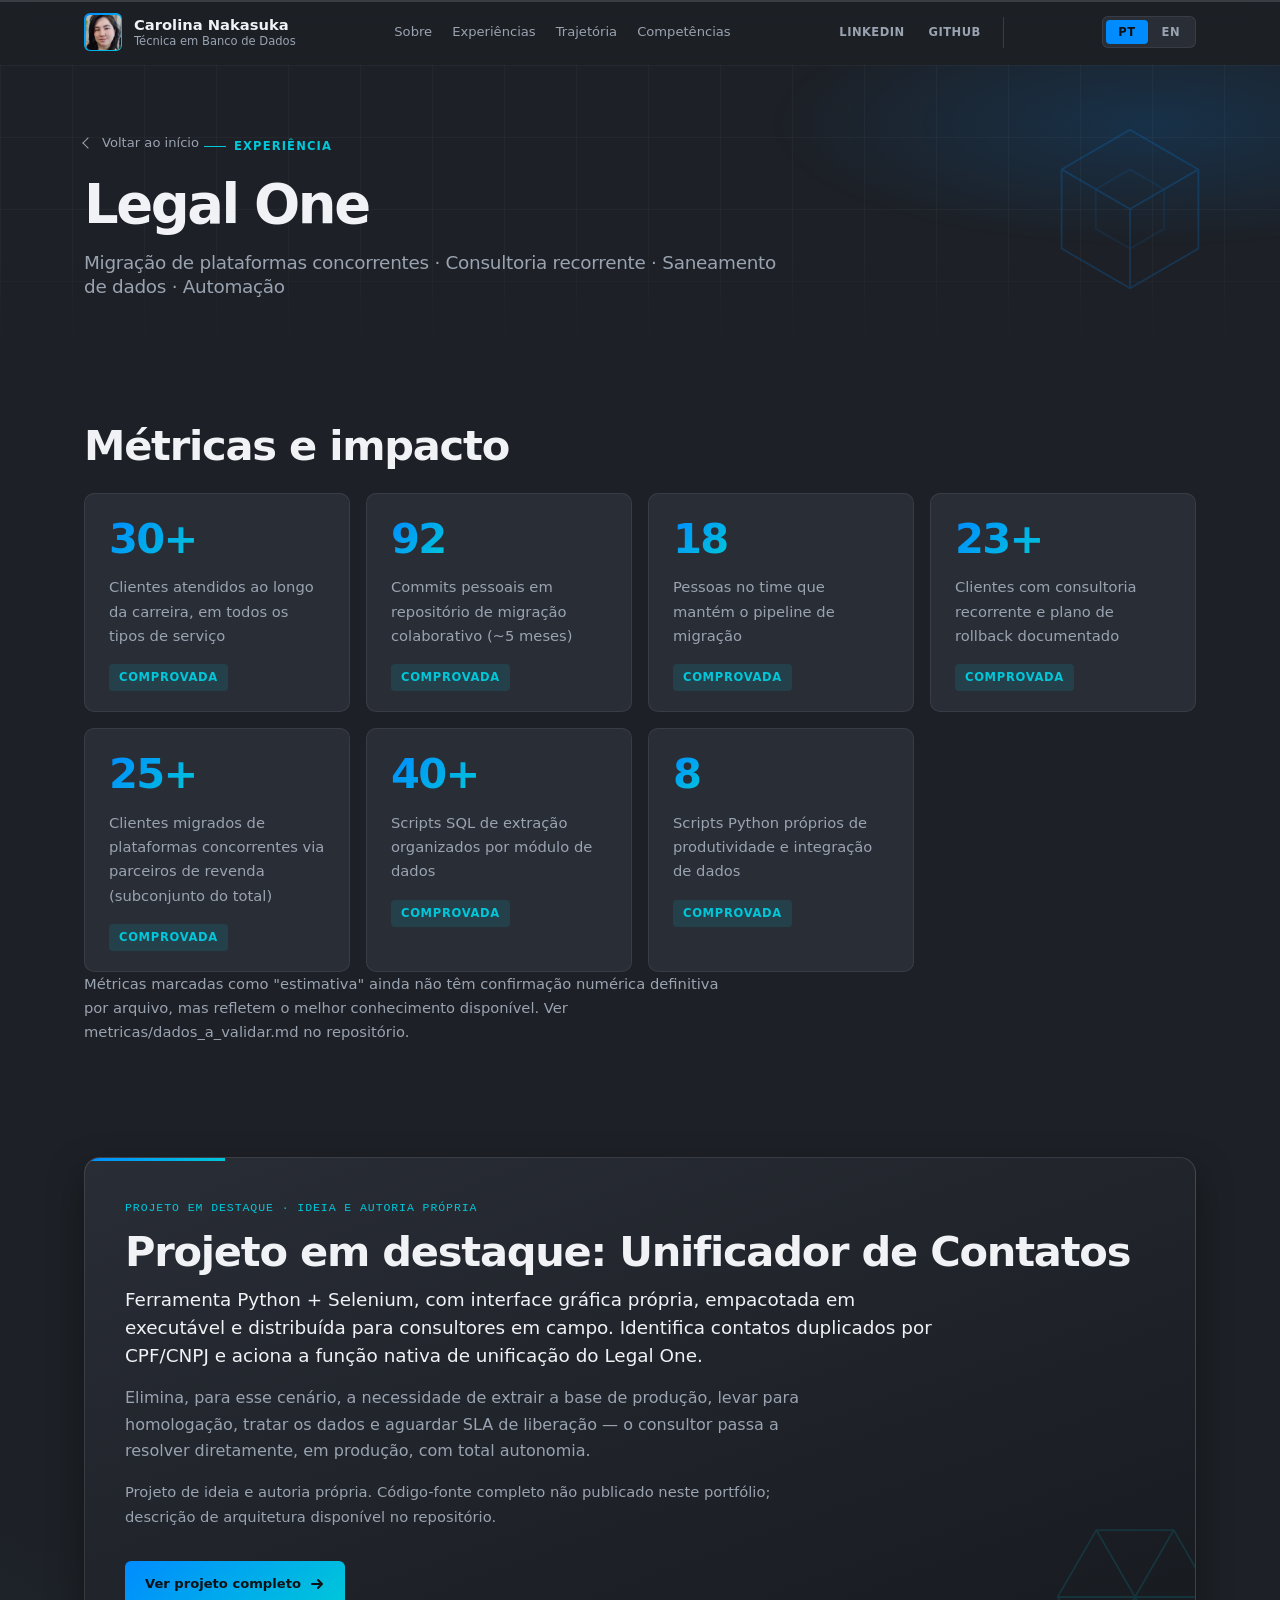
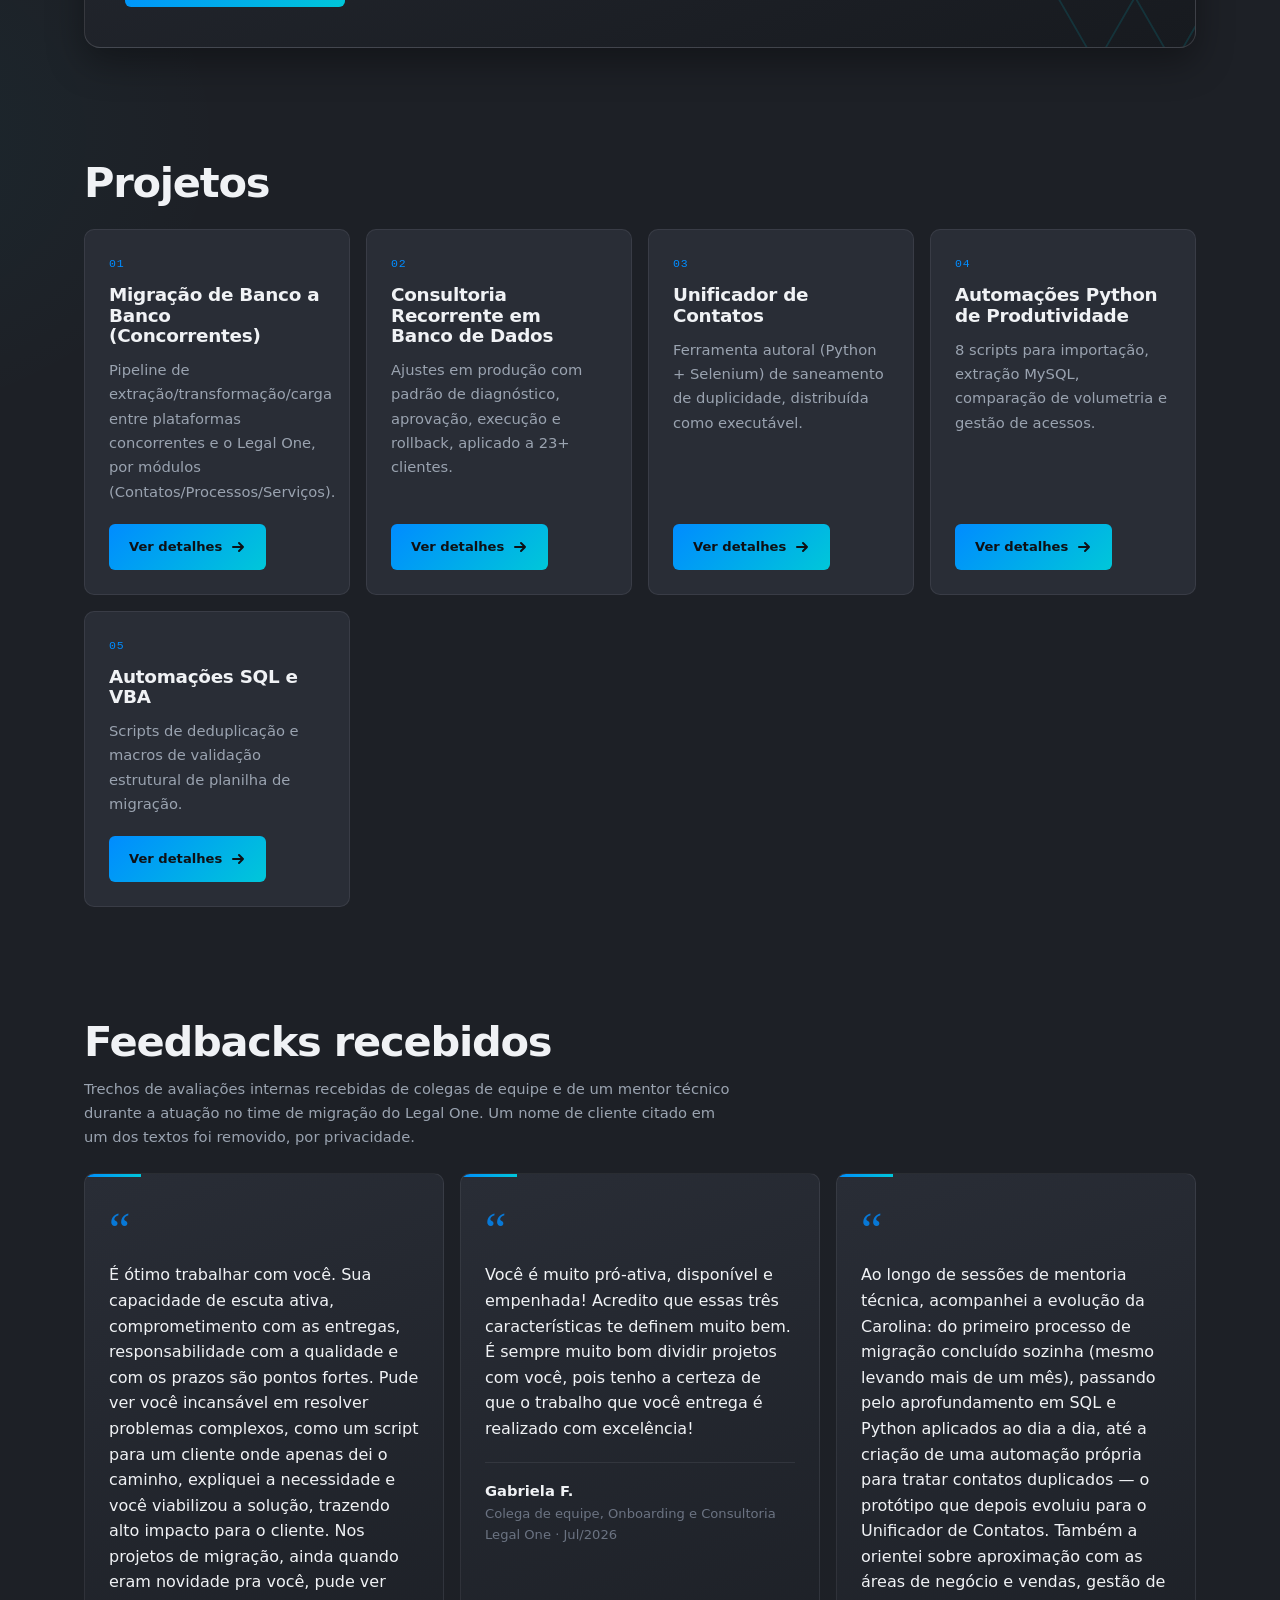
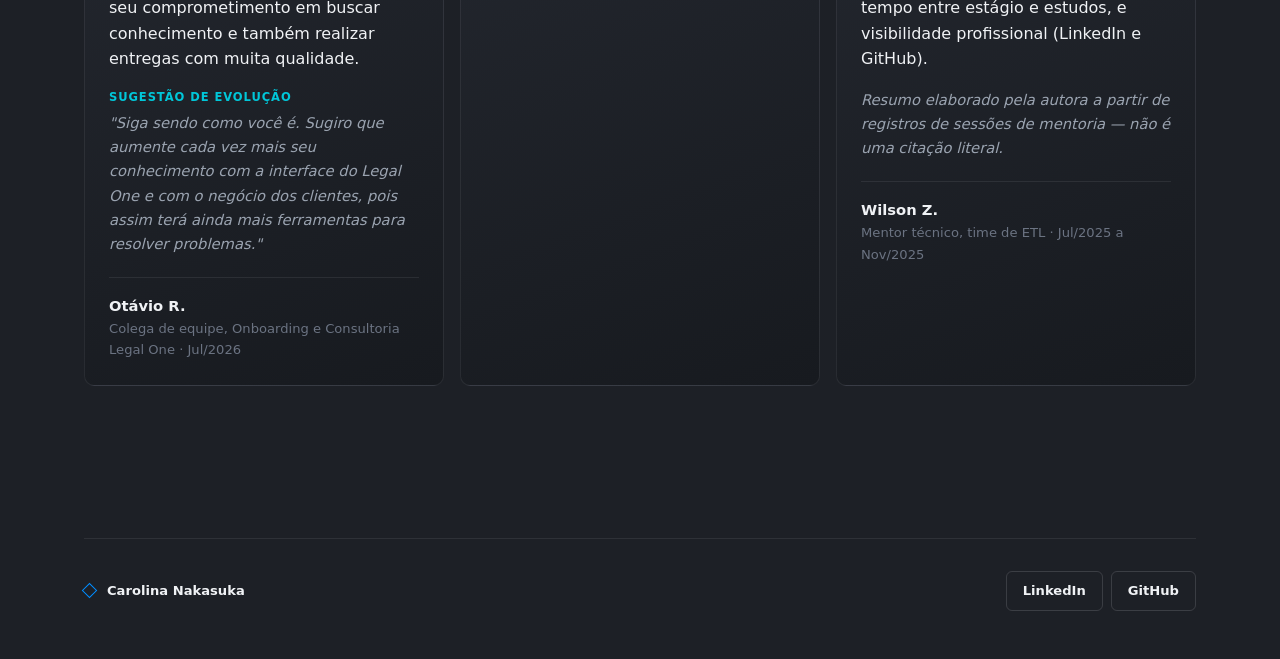
==== commit fb73b5bc: "Initial commit: portfolio site (PT/EN) with GitHub Pages deploy Co-Authored-By: Claude Sonnet 5.5 <n" ====
--- a/site/experiencias/legal-one.html
+++ b/site/experiencias/legal-one.html
@@ -91,7 +91,7 @@
           <p class="testimonial-label">Sugestão de evolução</p>
           <p class="testimonial-note">"Siga sendo como você é. Sugiro que aumente cada vez mais seu conhecimento com a interface do Legal One e com o negócio dos clientes, pois assim terá ainda mais ferramentas para resolver problemas."</p>
           <div class="testimonial-author">
-            <strong>Otávio Veiga Rodrigues</strong>
+            <strong>Otávio R.</strong>
             <span>Colega de equipe, Onboarding e Consultoria Legal One · Jul/2026</span>
           </div>
         </div>
@@ -100,7 +100,7 @@
           <span class="testimonial-quote-mark">“</span>
           <p class="testimonial-quote">Você é muito pró-ativa, disponível e empenhada! Acredito que essas três características te definem muito bem. É sempre muito bom dividir projetos com você, pois tenho a certeza de que o trabalho que você entrega é realizado com excelência!</p>
           <div class="testimonial-author">
-            <strong>Gabriela Palermo Ferreira</strong>
+            <strong>Gabriela F.</strong>
             <span>Colega de equipe, Onboarding e Consultoria Legal One · Jul/2026</span>
           </div>
         </div>
@@ -110,8 +110,8 @@
           <p class="testimonial-quote">Ao longo de sessões de mentoria técnica, acompanhei a evolução da Carolina: do primeiro processo de migração concluído sozinha (mesmo levando mais de um mês), passando pelo aprofundamento em SQL e Python aplicados ao dia a dia, até a criação de uma automação própria para tratar contatos duplicados — o protótipo que depois evoluiu para o Unificador de Contatos. Também a orientei sobre aproximação com as áreas de negócio e vendas, gestão de tempo entre estágio e estudos, e visibilidade profissional (LinkedIn e GitHub).</p>
           <p class="testimonial-note">Resumo elaborado pela autora a partir de registros de sessões de mentoria — não é uma citação literal.</p>
           <div class="testimonial-author">
-            <strong>Wilson Zamarco</strong>
-            <span>Mentor técnico, time de ETL Domínio · Jul/2025 a Nov/2025</span>
+            <strong>Wilson Z.</strong>
+            <span>Mentor técnico, time de ETL · Jul/2025 a Nov/2025</span>
           </div>
         </div>
       </div>
@@ -128,7 +128,7 @@
           <p class="testimonial-label">Suggestion for growth</p>
           <p class="testimonial-note">"Keep being who you are. I suggest deepening your knowledge of the Legal One interface and of clients' business even further, as that will give you even more tools to solve problems."</p>
           <div class="testimonial-author">
-            <strong>Otávio Veiga Rodrigues</strong>
+            <strong>Otávio R.</strong>
             <span>Teammate, Legal One Onboarding & Consulting · Jul 2026</span>
           </div>
         </div>
@@ -137,7 +137,7 @@
           <span class="testimonial-quote-mark">“</span>
           <p class="testimonial-quote">You are very proactive, available, and dedicated! I believe these three traits define you very well. It's always great to split projects with you, because I know the work you deliver is done with excellence!</p>
           <div class="testimonial-author">
-            <strong>Gabriela Palermo Ferreira</strong>
+            <strong>Gabriela F.</strong>
             <span>Teammate, Legal One Onboarding & Consulting · Jul 2026</span>
           </div>
         </div>
@@ -147,8 +147,8 @@
           <p class="testimonial-quote">Through our mentoring sessions, I followed Carolina's progress: from her first migration completed on her own (even though it took over a month), through deepening her SQL and Python skills applied to daily work, to building her own automation to handle duplicate contacts — the prototype that later evolved into the Contact Deduplication Tool. I also advised her on engaging with business and sales teams, managing time between her internship and studies, and professional visibility (LinkedIn and GitHub).</p>
           <p class="testimonial-note">Summary prepared by the author from mentoring session records — not a literal quote.</p>
           <div class="testimonial-author">
-            <strong>Wilson Zamarco</strong>
-            <span>Technical mentor, ETL Domínio team · Jul 2025 to Nov 2025</span>
+            <strong>Wilson Z.</strong>
+            <span>Technical mentor, ETL team · Jul 2025 to Nov 2025</span>
           </div>
         </div>
       </div>
